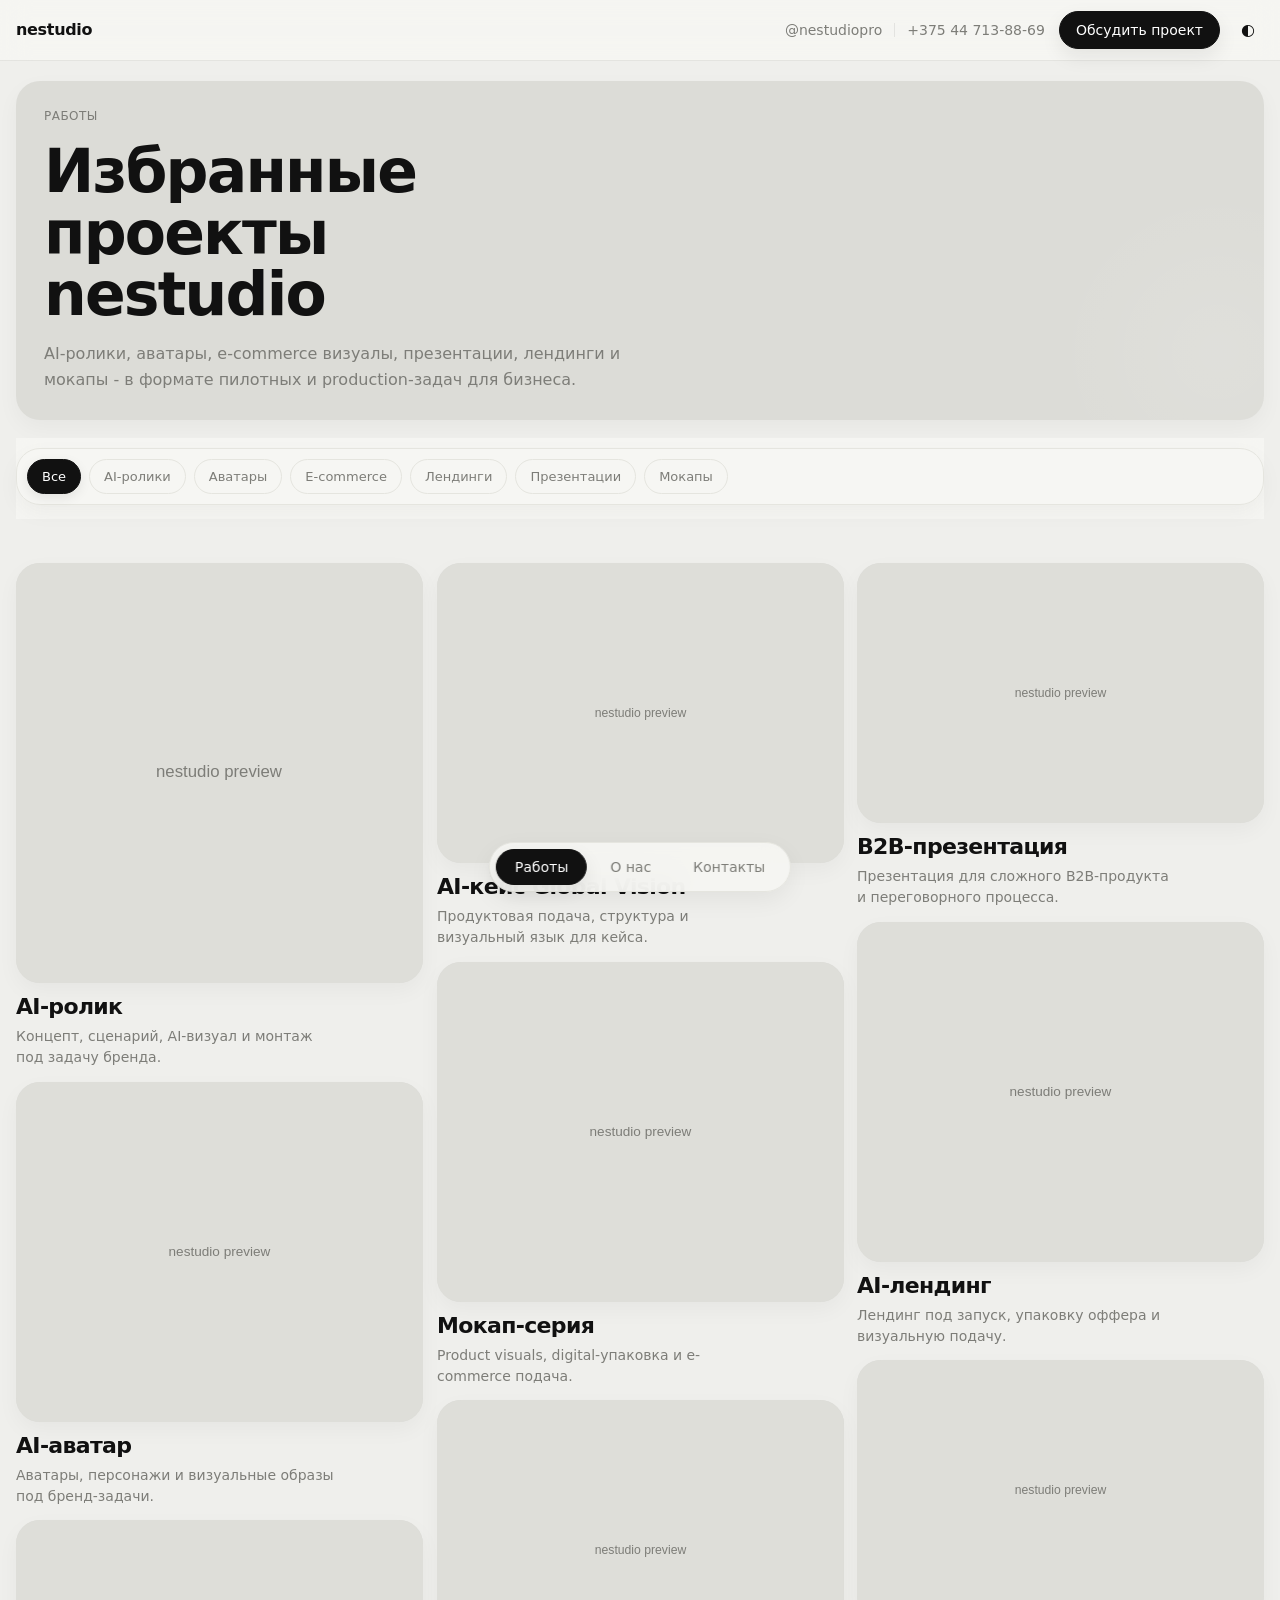
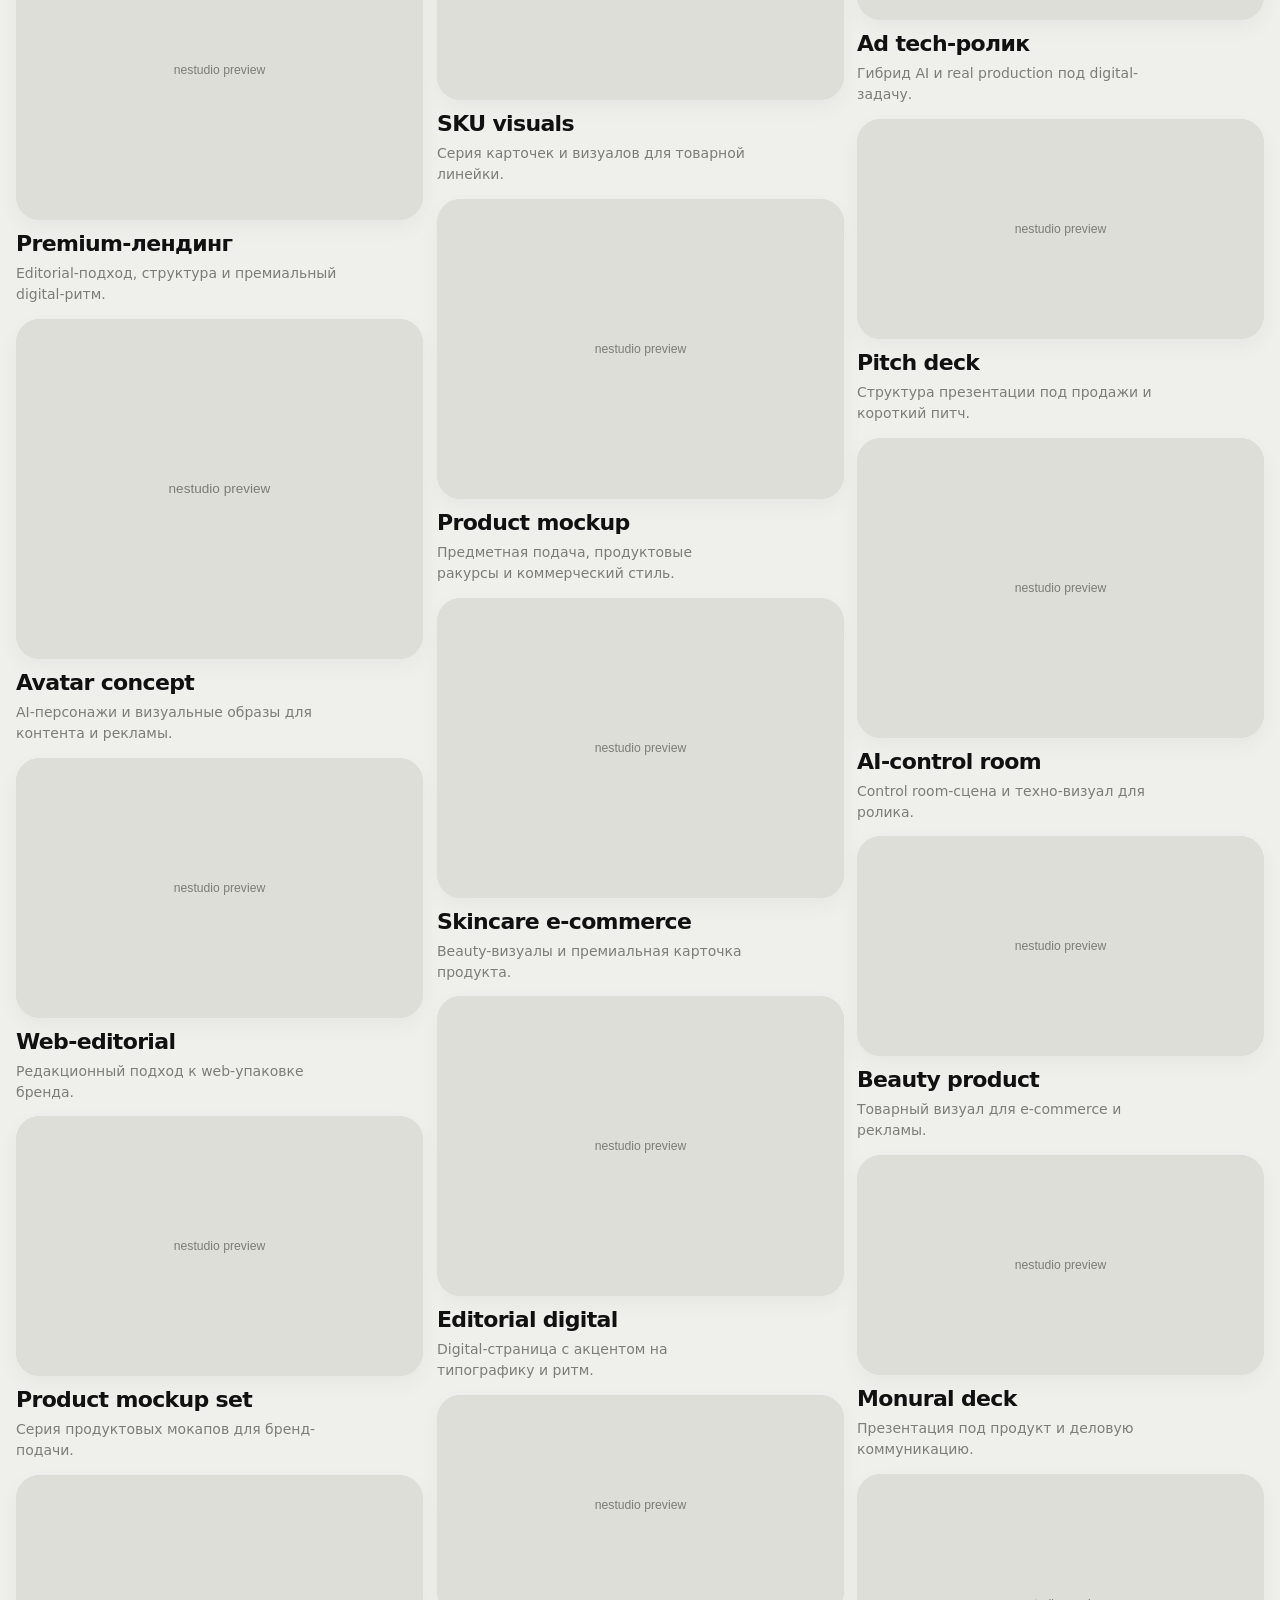
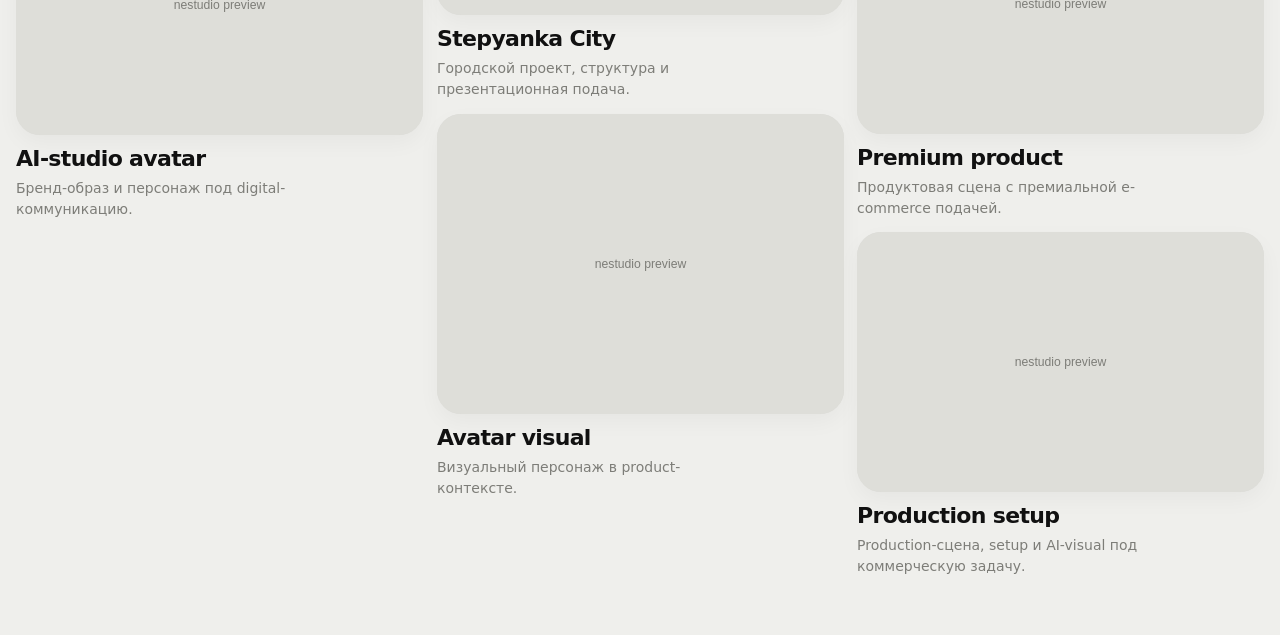
==== projects/index.html @ 4fe22ddb "add_files" ====
<!DOCTYPE html>
<html lang="ru">
<head>
  <meta charset="UTF-8" />
  <meta name="viewport" content="width=device-width, initial-scale=1.0, viewport-fit=cover" />
  <title>nestudio - портфолио</title>
  <meta
    name="description"
    content="nestudio - AI-ролики, AI-аватары, e-commerce визуалы, презентации, лендинги и мокапы."
  />
  <style>
    :root{
      --bg:#efefec;
      --text:#111111;
      --muted:#7d7d78;
      --card:#dcdcd7;
      --surface:#f6f6f3;
      --surface-border:#e5e5df;
      --surface-strong:#111111;
      --surface-strong-text:#ffffff;
      --nav-bg:rgba(246,246,243,.94);
      --nav-active:#ffffff;
      --line:rgba(17,17,17,.08);
      --shadow:0 8px 22px rgba(0,0,0,.04);
      --container:1440px;
      --radius-xl:24px;
      --radius-lg:18px;
      --radius-pill:999px;
      --header-height:60px;
      --font-sans:Inter, ui-sans-serif, system-ui, -apple-system, BlinkMacSystemFont, "Segoe UI", sans-serif;
      --fs-1:12px;
      --fs-2:14px;
      --fs-3:16px;
      --fs-4:22px;
      --fs-5:28px;
      --fs-6:clamp(40px, 5vw, 60px);
      --fw-regular:400;
      --fw-medium:500;
      --fw-semibold:600;
      --lh-title:1.2;
      --lh-body:1.6;
      --tracking-tight:-.03em;
      --tracking-medium:-.02em;
      --tracking-label:.04em;
      --reveal-y:24px;
      --transition-base:.25s ease;
      --transition-slow:.8s cubic-bezier(.22,1,.36,1);
    }

    body.dark{
      --bg:#0f1115;
      --text:#f2f3f5;
      --muted:#9da3ae;
      --card:#171b21;
      --surface:#171a20;
      --surface-border:#262b33;
      --surface-strong:#f2f3f5;
      --surface-strong-text:#0f1115;
      --nav-bg:rgba(20,23,29,.94);
      --nav-active:#1f242c;
      --line:rgba(255,255,255,.08);
      --shadow:0 10px 28px rgba(0,0,0,.28);
    }

    *{box-sizing:border-box;margin:0;padding:0}
    html{scroll-behavior:smooth;overflow-anchor:none}

    body{
      background:var(--bg);
      color:var(--text);
      font-family:var(--font-sans);
      font-size:var(--fs-3);
      line-height:var(--lh-body);
      -webkit-font-smoothing:antialiased;
      text-rendering:optimizeLegibility;
      overflow-x:hidden;
      overscroll-behavior-y:none;
      overflow-anchor:none;
      transition:background-color var(--transition-base), color var(--transition-base);
    }

    body.is-loading .page{
      opacity:0;
      transform:translateY(18px);
    }

    a{color:inherit;text-decoration:none}
    button{font:inherit;border:none;background:none;touch-action:manipulation}
    img{display:block;width:100%;height:100%;object-fit:cover}

    .site-header{
      position:sticky;
      top:0;
      z-index:5000;
      background:var(--nav-bg);
      backdrop-filter:blur(14px);
      -webkit-backdrop-filter:blur(14px);
      border-bottom:1px solid var(--line);
      overflow-anchor:none;
    }

    .topbar{
      width:min(var(--container), calc(100% - 32px));
      margin:0 auto;
      min-height:var(--header-height);
      display:flex;
      align-items:center;
      justify-content:space-between;
      gap:16px;
    }

    .brand{
      font-size:var(--fs-3);
      line-height:1;
      font-weight:var(--fw-semibold);
      letter-spacing:var(--tracking-medium);
      white-space:nowrap;
      flex:0 0 auto;
    }

    .header-actions{
      display:flex;
      align-items:center;
      gap:12px;
      margin-left:auto;
      min-width:0;
    }

    .header-contact{
      display:flex;
      align-items:center;
      gap:12px;
      min-width:0;
      padding:0 2px;
    }

    .header-contact a,
    .header-contact span{
      font-size:var(--fs-2);
      line-height:1;
      color:var(--muted);
      white-space:nowrap;
      transition:color .2s ease, opacity .2s ease;
    }

    .header-contact a:hover{color:var(--text)}
    .header-divider{
      width:1px;
      height:14px;
      background:var(--line);
      flex:0 0 auto;
    }

    .header-cta{
      display:inline-flex;
      align-items:center;
      justify-content:center;
      min-height:38px;
      padding:0 16px;
      border-radius:var(--radius-pill);
      background:var(--surface-strong);
      color:var(--surface-strong-text);
      border:1px solid var(--surface-strong);
      font-size:var(--fs-2);
      line-height:1;
      font-weight:var(--fw-medium);
      white-space:nowrap;
      box-shadow:0 8px 20px rgba(0,0,0,.08);
      transition:transform var(--transition-base), opacity var(--transition-base), box-shadow var(--transition-base);
    }

    .header-cta:hover{
      transform:translateY(-1px);
      opacity:.92;
    }

    .theme-toggle{
      width:32px;
      height:32px;
      display:grid;
      place-items:center;
      border-radius:50%;
      background:transparent;
      color:var(--text);
      cursor:pointer;
      font-size:var(--fs-3);
      transition:transform .2s ease, opacity .2s ease;
      flex:0 0 auto;
    }

    .theme-toggle:hover{
      transform:rotate(8deg);
      opacity:.8;
    }

    .page{
      width:min(var(--container), calc(100% - 32px));
      margin:0 auto;
      padding:20px 0 84px;
      position:relative;
      z-index:1;
      overflow-anchor:none;
      opacity:1;
      transform:none;
      transition:opacity .7s ease, transform .7s ease;
    }

    .portfolio-intro{
      margin-bottom:18px;
      background:var(--card);
      border-radius:var(--radius-xl);
      padding:28px;
      box-shadow:var(--shadow);
      position:relative;
      overflow:hidden;
      isolation:isolate;
    }

    .portfolio-intro::after{
      content:"";
      position:absolute;
      inset:auto -10% -30% auto;
      width:340px;
      height:340px;
      background:radial-gradient(circle, rgba(255,255,255,.18) 0, rgba(255,255,255,0) 70%);
      opacity:.55;
      pointer-events:none;
    }

    body.dark .portfolio-intro::after{
      background:radial-gradient(circle, rgba(79,142,255,.16) 0, rgba(79,142,255,0) 70%);
      opacity:.9;
    }

    .section-title{
      font-size:var(--fs-1);
      line-height:1.2;
      font-weight:var(--fw-medium);
      letter-spacing:var(--tracking-label);
      color:var(--muted);
      margin-bottom:18px;
      text-transform:uppercase;
      opacity:0;
      transform:translateY(18px);
      transition:opacity .8s ease, transform .8s cubic-bezier(.22,1,.36,1);
    }

    .portfolio-title{
      font-size:var(--fs-6);
      line-height:1.02;
      font-weight:var(--fw-semibold);
      letter-spacing:var(--tracking-tight);
      max-width:12ch;
      margin:10px 0 16px;
      text-wrap:balance;
    }

    .portfolio-title .line-wrap{
      display:block;
      overflow:hidden;
    }

    .portfolio-title .line{
      display:block;
      transform:translateY(115%);
      opacity:0;
      transition:transform .9s cubic-bezier(.22,1,.36,1), opacity .9s ease;
    }

    .portfolio-text{
      max-width:62ch;
      font-size:var(--fs-3);
      line-height:var(--lh-body);
      color:var(--muted);
      opacity:0;
      transform:translateY(18px);
      transition:opacity .8s ease, transform .8s cubic-bezier(.22,1,.36,1);
    }

    body.is-ready .portfolio-title .line{
      transform:translateY(0);
      opacity:1;
    }

    body.is-ready .portfolio-title .line:nth-child(2){transition-delay:.08s}
    body.is-ready .portfolio-title .line:nth-child(3){transition-delay:.16s}

    body.is-ready .portfolio-text,
    body.is-ready .section-title{
      opacity:1;
      transform:translateY(0);
    }

    body.is-ready .portfolio-text{transition-delay:.22s}
    body.is-ready .section-title{transition-delay:.05s}

    .filters-sticky{
      position:sticky;
      top:var(--header-height);
      z-index:4000;
      margin-bottom:18px;
      padding:10px 0 14px;
      background:var(--nav-bg);
      backdrop-filter:blur(14px);
      -webkit-backdrop-filter:blur(14px);
      overflow-anchor:none;
    }

    .filters-shell{
      background:var(--surface);
      border:1px solid var(--surface-border);
      border-radius:var(--radius-xl);
      padding:10px;
      box-shadow:var(--shadow);
    }

    .filters-menu{
      display:flex;
      align-items:center;
      gap:8px;
      flex-wrap:wrap;
    }

    .filter-btn{
      appearance:none;
      -webkit-appearance:none;
      border:1px solid var(--surface-border);
      background:transparent;
      color:var(--muted);
      border-radius:var(--radius-pill);
      padding:10px 14px;
      font-size:13px;
      line-height:1;
      font-weight:var(--fw-medium);
      cursor:pointer;
      transition:background-color .22s ease, color .22s ease, border-color .22s ease, box-shadow .22s ease, transform .22s ease, opacity .22s ease;
      white-space:nowrap;
      flex:0 0 auto;
      outline:none;
      user-select:none;
      -webkit-tap-highlight-color:transparent;
    }

    .filter-btn:hover{
      color:var(--text);
      transform:translateY(-1px);
    }

    .filter-btn:focus-visible{
      box-shadow:0 0 0 3px rgba(17,17,17,.08);
    }

    .filter-btn.active{
      background:var(--surface-strong);
      color:var(--surface-strong-text);
      border-color:var(--surface-strong);
      box-shadow:0 4px 12px rgba(0,0,0,.08);
    }

    .works{
      display:grid;
      grid-template-columns:repeat(3, minmax(0, 1fr));
      gap:14px;
      align-items:start;
      overflow-anchor:none;
      transition:min-height .12s linear;
    }

    .works.is-filtering{pointer-events:none}

    .masonry-col{
      display:flex;
      flex-direction:column;
      gap:14px;
      min-width:0;
    }

    .card{
      display:block;
      width:100%;
      min-width:0;
      margin:0;
      overflow-anchor:none;
    }

    .cardlink{display:block}

    .cardimage{
      position:relative;
      border-radius:var(--radius-xl);
      overflow:hidden;
      background:var(--card);
      box-shadow:var(--shadow);
      margin-bottom:12px;
    }

    .cardimage img{
      background:var(--card);
      transition:transform .6s cubic-bezier(.22,1,.36,1), filter .35s ease;
      filter:saturate(.98) contrast(1.02);
    }

    .card:hover .cardimage img{
      transform:scale(1.03);
      filter:saturate(1.05) contrast(1.04);
    }

    .h-220{height:220px}
    .h-260{height:260px}
    .h-300{height:300px}
    .h-340{height:340px}
    .h-380{height:380px}
    .h-420{height:420px}

    .cardtitle{
      font-size:var(--fs-4);
      line-height:1.12;
      font-weight:var(--fw-semibold);
      letter-spacing:var(--tracking-tight);
      margin-bottom:6px;
    }

    .cardmeta{
      font-size:var(--fs-2);
      line-height:1.5;
      color:var(--muted);
      max-width:36ch;
    }

    .bottom-nav{
      position:fixed;
      left:50%;
      bottom:calc(8px + env(safe-area-inset-bottom, 0px));
      transform:translateX(-50%);
      display:flex;
      align-items:center;
      gap:4px;
      padding:6px;
      background:var(--nav-bg);
      border:1px solid var(--surface-border);
      border-radius:var(--radius-pill);
      backdrop-filter:blur(14px);
      -webkit-backdrop-filter:blur(14px);
      box-shadow:0 8px 24px rgba(0,0,0,.06);
      z-index:99999;
      width:calc(100% - 28px);
      max-width:420px;
    }

    .bottom-nav a{
      flex:1 1 0;
      text-align:center;
      padding:10px 8px;
      border-radius:var(--radius-pill);
      font-size:13px;
      line-height:1;
      color:var(--muted);
      white-space:nowrap;
      border:1px solid transparent;
      transition:var(--transition-base);
    }

    .bottom-nav a:hover{color:var(--text)}

    .bottom-nav a.active{
      background:var(--surface-strong);
      color:var(--surface-strong-text);
      border-color:var(--surface-strong);
      box-shadow:0 8px 20px rgba(0,0,0,.08);
    }

    .reveal{
      opacity:0;
      transform:translateY(var(--reveal-y));
      transition:opacity var(--transition-slow), transform var(--transition-slow);
      will-change:opacity, transform;
    }

    .reveal.is-visible{
      opacity:1;
      transform:translateY(0);
    }

    .reveal--fast{transition-duration:.55s}
    .reveal--delay-1{transition-delay:.08s}
    .reveal--delay-2{transition-delay:.16s}
    .reveal--delay-3{transition-delay:.24s}
    .reveal--delay-4{transition-delay:.32s}
    .card.reveal{transform:translateY(26px)}
    .works.is-filtering .card{pointer-events:none}

    @media (prefers-reduced-motion: reduce){
      *, *::before, *::after{
        animation:none !important;
        transition:none !important;
        scroll-behavior:auto !important;
      }

      .reveal,
      .reveal.is-visible,
      .portfolio-title .line,
      .portfolio-text,
      .section-title,
      .page{
        opacity:1 !important;
        transform:none !important;
      }
    }

    @media (min-width:769px){
      .bottom-nav{
        width:auto;
        max-width:none;
      }

      .bottom-nav a{
        flex:0 0 auto;
        padding:10px 18px;
        font-size:14px;
      }
    }

    @media (max-width:1180px){
      .topbar{
        flex-wrap:wrap;
        align-items:flex-start;
        padding:10px 0;
      }

      .header-actions{
        width:100%;
        justify-content:flex-end;
        flex-wrap:wrap;
        row-gap:10px;
      }

      .works{
        grid-template-columns:repeat(2, minmax(0, 1fr));
        gap:12px;
      }

      .masonry-col{gap:12px}
    }

    @media (max-width:640px){
      :root{
        --header-height:46px;
        --fs-4:20px;
        --fs-5:24px;
        --fs-6:34px;
      }

      .topbar,
      .page{
        width:calc(100% - 20px);
      }

      .topbar{
        padding:8px 0;
        gap:10px;
        flex-wrap:nowrap;
        align-items:center;
        justify-content:space-between;
      }

      .page{
        padding-top:12px;
        padding-bottom:72px;
      }

      .brand{font-size:15px}

      .header-actions{
        width:auto;
        margin-left:auto;
        justify-content:flex-end;
        gap:8px;
        flex-wrap:nowrap;
      }

      .header-contact{display:none}

      .header-cta{
        min-height:32px;
        padding:0 12px;
        font-size:12px;
      }

      .theme-toggle{
        width:28px;
        height:28px;
        font-size:14px;
      }

      .portfolio-intro{
        margin-bottom:12px;
        padding:18px;
        border-radius:var(--radius-lg);
      }

      .section-title{margin-bottom:12px}
      .portfolio-title{margin:6px 0 12px;max-width:11ch}
      .portfolio-text{font-size:15px;line-height:1.55}

      .filters-sticky{
        top:var(--header-height);
        margin-bottom:12px;
        padding:8px 0 12px;
      }

      .filters-shell{
        border-radius:var(--radius-lg);
        padding:8px;
      }

      .filters-menu{
        flex-wrap:nowrap;
        overflow-x:auto;
        overflow-y:hidden;
        scrollbar-width:none;
        -webkit-overflow-scrolling:touch;
        padding-bottom:2px;
      }

      .filters-menu::-webkit-scrollbar{display:none}

      .filter-btn{
        padding:10px 13px;
        font-size:13px;
      }

      .cardimage{
        border-radius:var(--radius-lg);
        margin-bottom:8px;
      }

      .cardtitle{
        font-size:16px;
        line-height:1.15;
      }

      .cardmeta{
        font-size:12px;
        line-height:1.45;
      }

      .h-220{height:170px}
      .h-260{height:190px}
      .h-300{height:220px}
      .h-340{height:250px}
      .h-380{height:280px}
      .h-420{height:320px}

      .bottom-nav{
        width:calc(100% - 20px);
        bottom:calc(6px + env(safe-area-inset-bottom, 0px));
        padding:5px;
      }

      .bottom-nav a{
        padding:10px 6px;
        font-size:13px;
      }
    }

    @media (max-width:420px){
      .works{grid-template-columns:1fr}
      .h-220{height:210px}
      .h-260{height:230px}
      .h-300{height:250px}
      .h-340{height:280px}
      .h-380{height:310px}
      .h-420{height:340px}
    }
  </style>
</head>
<body class="is-loading">
  <header class="site-header">
    <div class="topbar">
      <div class="brand">nestudio</div>

      <div class="header-actions">
        <div class="header-contact">
          <a href="https://t.me/nestudiopro" target="_blank" rel="noopener noreferrer">@nestudiopro</a>
          <span class="header-divider"></span>
          <a href="tel:+375447138869">+375 44 713-88-69</a>
        </div>

        <a href="contact.html" class="header-cta">Обсудить проект</a>

        <button class="theme-toggle" id="themeToggle" type="button" aria-label="Переключить тему">
          <span id="themeIcon"></span>
        </button>
      </div>
    </div>
  </header>

  <main class="page">
    <section class="portfolio-intro reveal is-visible">
      <div class="section-title">Работы</div>
      <h1 class="portfolio-title" aria-label="Избранные проекты nestudio">
        <span class="line-wrap"><span class="line">Избранные</span></span>
        <span class="line-wrap"><span class="line">проекты</span></span>
        <span class="line-wrap"><span class="line">nestudio</span></span>
      </h1>
      <p class="portfolio-text">
        AI-ролики, аватары, e-commerce визуалы, презентации, лендинги и мокапы - в формате пилотных и production-задач для бизнеса.
      </p>
    </section>

    <section class="filters-sticky reveal reveal--delay-1 is-visible">
      <div class="filters-shell">
        <div class="filters-menu" id="filters">
          <button type="button" class="filter-btn active" data-filter="all">Все</button>
          <button type="button" class="filter-btn" data-filter="video">AI-ролики</button>
          <button type="button" class="filter-btn" data-filter="avatar">Аватары</button>
          <button type="button" class="filter-btn" data-filter="ecom">E-commerce</button>
          <button type="button" class="filter-btn" data-filter="web">Лендинги</button>
          <button type="button" class="filter-btn" data-filter="deck">Презентации</button>
          <button type="button" class="filter-btn" data-filter="mockup">Мокапы</button>
        </div>
      </div>
    </section>

    <section class="works" id="works">
      <article class="card reveal reveal--fast" data-category="video">
        <a href="https://pplx-res.cloudinary.com/image/upload/pplx-search-images/954a116a0bf2e9bd035b1ca36b69a2c2bbf8abdf.jpg" class="cardlink" target="_blank" rel="noopener noreferrer">
          <div class="cardimage h-420">
            <img src="https://pplx-res.cloudinary.com/image/upload/pplx-search-images/954a116a0bf2e9bd035b1ca36b69a2c2bbf8abdf.jpg" alt="AI-ролик" />
          </div>
          <h3 class="cardtitle">AI-ролик</h3>
          <p class="cardmeta">Концепт, сценарий, AI-визуал и монтаж под задачу бренда.</p>
        </a>
      </article>

      <article class="card reveal reveal--delay-1" data-category="ecom">
        <a href="project-global-vision.html" class="cardlink">
          <div class="cardimage h-300">
            <img src="img/case-vision-1-hero.jpeg" alt="AI-кейс Global Vision - hero visual" />
          </div>
          <h3 class="cardtitle">AI-кейс Global Vision</h3>
          <p class="cardmeta">Продуктовая подача, структура и визуальный язык для кейса.</p>
        </a>
      </article>

      <article class="card reveal reveal--delay-2" data-category="deck">
        <a href="project-aura-gard.html" class="cardlink">
          <div class="cardimage h-260">
            <img src="img/preziAura/page-0004.jpg" alt="B2B deck" />
          </div>
          <h3 class="cardtitle">B2B-презентация</h3>
          <p class="cardmeta">Презентация для сложного B2B-продукта и переговорного процесса.</p>
        </a>
      </article>

      <article class="card reveal reveal--delay-3" data-category="web">
        <a href="https://pplx-res.cloudinary.com/image/upload/pplx-search-images/33d12ecdffe495991098be6d3237b6cf4f8ead40.jpg" class="cardlink" target="_blank" rel="noopener noreferrer">
          <div class="cardimage h-340">
            <img src="https://pplx-res.cloudinary.com/image/upload/pplx-search-images/33d12ecdffe495991098be6d3237b6cf4f8ead40.jpg" alt="Лендинг" />
          </div>
          <h3 class="cardtitle">AI-лендинг</h3>
          <p class="cardmeta">Лендинг под запуск, упаковку оффера и визуальную подачу.</p>
        </a>
      </article>

      <article class="card reveal reveal--fast" data-category="mockup">
        <a href="https://pplx-res.cloudinary.com/image/upload/pplx-search-images/9c1fd8bccef7c016d1b78e70b5350f323046a802.jpg" class="cardlink" target="_blank" rel="noopener noreferrer">
          <div class="cardimage h-340">
            <img src="https://pplx-res.cloudinary.com/image/upload/pplx-search-images/9c1fd8bccef7c016d1b78e70b5350f323046a802.jpg" alt="Мокап" />
          </div>
          <h3 class="cardtitle">Мокап-серия</h3>
          <p class="cardmeta">Product visuals, digital-упаковка и e-commerce подача.</p>
        </a>
      </article>

      <article class="card reveal reveal--delay-1" data-category="avatar">
        <a href="https://pplx-res.cloudinary.com/image/upload/pplx-search-images/6408949139fac84a728ef5e90ad781fc56e73c6d.jpg" class="cardlink" target="_blank" rel="noopener noreferrer">
          <div class="cardimage h-340">
            <img src="https://pplx-res.cloudinary.com/image/upload/pplx-search-images/6408949139fac84a728ef5e90ad781fc56e73c6d.jpg" alt="AI-аватар" />
          </div>
          <h3 class="cardtitle">AI-аватар</h3>
          <p class="cardmeta">Аватары, персонажи и визуальные образы под бренд-задачи.</p>
        </a>
      </article>

      <article class="card reveal reveal--delay-2" data-category="video">
        <a href="https://pplx-res.cloudinary.com/image/upload/pplx-search-images/8b2f3120bee30ed82a0b7a8a12e892d516cb655c.jpg" class="cardlink" target="_blank" rel="noopener noreferrer">
          <div class="cardimage h-260">
            <img src="https://pplx-res.cloudinary.com/image/upload/pplx-search-images/8b2f3120bee30ed82a0b7a8a12e892d516cb655c.jpg" alt="Ad tech ролик" />
          </div>
          <h3 class="cardtitle">Ad tech-ролик</h3>
          <p class="cardmeta">Гибрид AI и real production под digital-задачу.</p>
        </a>
      </article>

      <article class="card reveal reveal--delay-3" data-category="ecom">
        <a href="https://pplx-res.cloudinary.com/image/upload/pplx-search-images/36be465bc8997ded4f53d4c56513d9ff7f928d0f.jpg" class="cardlink" target="_blank" rel="noopener noreferrer">
          <div class="cardimage h-300">
            <img src="https://pplx-res.cloudinary.com/image/upload/pplx-search-images/36be465bc8997ded4f53d4c56513d9ff7f928d0f.jpg" alt="SKU visuals" />
          </div>
          <h3 class="cardtitle">SKU visuals</h3>
          <p class="cardmeta">Серия карточек и визуалов для товарной линейки.</p>
        </a>
      </article>

      <article class="card reveal reveal--fast" data-category="web">
        <a href="https://pplx-res.cloudinary.com/image/upload/pplx-search-images/77e5d37048ab71a905cf614aad89a3efb837aa6d.jpg" class="cardlink" target="_blank" rel="noopener noreferrer">
          <div class="cardimage h-300">
            <img src="https://pplx-res.cloudinary.com/image/upload/pplx-search-images/77e5d37048ab71a905cf614aad89a3efb837aa6d.jpg" alt="Premium landing" />
          </div>
          <h3 class="cardtitle">Premium-лендинг</h3>
          <p class="cardmeta">Editorial-подход, структура и премиальный digital-ритм.</p>
        </a>
      </article>

      <article class="card reveal reveal--delay-1" data-category="deck">
        <a href="https://pplx-res.cloudinary.com/image/upload/pplx-search-images/70991c9fe3d1c2f664a6c696bc99eecaa8a7e579.jpg" class="cardlink" target="_blank" rel="noopener noreferrer">
          <div class="cardimage h-220">
            <img src="https://pplx-res.cloudinary.com/image/upload/pplx-search-images/70991c9fe3d1c2f664a6c696bc99eecaa8a7e579.jpg" alt="Pitch deck" />
          </div>
          <h3 class="cardtitle">Pitch deck</h3>
          <p class="cardmeta">Структура презентации под продажи и короткий питч.</p>
        </a>
      </article>

      <article class="card reveal reveal--delay-2" data-category="mockup">
        <a href="https://pplx-res.cloudinary.com/image/upload/pplx-search-images/52cc445bb170e677cf14c96a77efc7c3541bb34b.jpg" class="cardlink" target="_blank" rel="noopener noreferrer">
          <div class="cardimage h-300">
            <img src="https://pplx-res.cloudinary.com/image/upload/pplx-search-images/52cc445bb170e677cf14c96a77efc7c3541bb34b.jpg" alt="Product mockup" />
          </div>
          <h3 class="cardtitle">Product mockup</h3>
          <p class="cardmeta">Предметная подача, продуктовые ракурсы и коммерческий стиль.</p>
        </a>
      </article>

      <article class="card reveal reveal--delay-3" data-category="avatar">
        <a href="https://pplx-res.cloudinary.com/image/upload/pplx-search-images/85e751ca45e266200980d8e45da11d6d062a0849.jpg" class="cardlink" target="_blank" rel="noopener noreferrer">
          <div class="cardimage h-340">
            <img src="https://pplx-res.cloudinary.com/image/upload/pplx-search-images/85e751ca45e266200980d8e45da11d6d062a0849.jpg" alt="Avatar concept" />
          </div>
          <h3 class="cardtitle">Avatar concept</h3>
          <p class="cardmeta">AI-персонажи и визуальные образы для контента и рекламы.</p>
        </a>
      </article>

      <article class="card reveal reveal--fast" data-category="video">
        <a href="https://pplx-res.cloudinary.com/image/upload/pplx-search-images/1cfd290b8fb7cb17b58bfbeea85ba7b7c5af58e1.jpg" class="cardlink" target="_blank" rel="noopener noreferrer">
          <div class="cardimage h-300">
            <img src="https://pplx-res.cloudinary.com/image/upload/pplx-search-images/1cfd290b8fb7cb17b58bfbeea85ba7b7c5af58e1.jpg" alt="AI video control room" />
          </div>
          <h3 class="cardtitle">AI-control room</h3>
          <p class="cardmeta">Control room-сцена и техно-визуал для ролика.</p>
        </a>
      </article>

      <article class="card reveal reveal--delay-1" data-category="ecom">
        <a href="https://pplx-res.cloudinary.com/image/upload/pplx-search-images/50aae45771ed09fcf1492771ea332194949269c4.jpg" class="cardlink" target="_blank" rel="noopener noreferrer">
          <div class="cardimage h-300">
            <img src="https://pplx-res.cloudinary.com/image/upload/pplx-search-images/50aae45771ed09fcf1492771ea332194949269c4.jpg" alt="Skincare e-commerce" />
          </div>
          <h3 class="cardtitle">Skincare e-commerce</h3>
          <p class="cardmeta">Beauty-визуалы и премиальная карточка продукта.</p>
        </a>
      </article>

      <article class="card reveal reveal--delay-2" data-category="web">
        <a href="https://pplx-res.cloudinary.com/image/upload/pplx-search-images/300b1fbdcf684d6e4c20fb8915622ca546faa8e0.jpg" class="cardlink" target="_blank" rel="noopener noreferrer">
          <div class="cardimage h-260">
            <img src="https://pplx-res.cloudinary.com/image/upload/pplx-search-images/300b1fbdcf684d6e4c20fb8915622ca546faa8e0.jpg" alt="Website mockup" />
          </div>
          <h3 class="cardtitle">Web-editorial</h3>
          <p class="cardmeta">Редакционный подход к web-упаковке бренда.</p>
        </a>
      </article>

      <article class="card reveal reveal--delay-3" data-category="ecom">
        <a href="https://pplx-res.cloudinary.com/image/upload/pplx-search-images/cb8cf07649f5c5168e3c2310198da6b89eef3527.jpg" class="cardlink" target="_blank" rel="noopener noreferrer">
          <div class="cardimage h-220">
            <img src="https://pplx-res.cloudinary.com/image/upload/pplx-search-images/cb8cf07649f5c5168e3c2310198da6b89eef3527.jpg" alt="Beauty product" />
          </div>
          <h3 class="cardtitle">Beauty product</h3>
          <p class="cardmeta">Товарный визуал для e-commerce и рекламы.</p>
        </a>
      </article>

      <article class="card reveal reveal--fast" data-category="web">
        <a href="https://pplx-res.cloudinary.com/image/upload/pplx-search-images/b01e28a24354fe0a1a0e70a2d6c20b56031ff54b.jpg" class="cardlink" target="_blank" rel="noopener noreferrer">
          <div class="cardimage h-300">
            <img src="https://pplx-res.cloudinary.com/image/upload/pplx-search-images/b01e28a24354fe0a1a0e70a2d6c20b56031ff54b.jpg" alt="Editorial digital" />
          </div>
          <h3 class="cardtitle">Editorial digital</h3>
          <p class="cardmeta">Digital-страница с акцентом на типографику и ритм.</p>
        </a>
      </article>

      <article class="card reveal reveal--delay-1" data-category="mockup">
        <a href="https://pplx-res.cloudinary.com/image/upload/pplx-search-images/3cf233cfd8d111504c1c18453ef9347ad8a9f057.jpg" class="cardlink" target="_blank" rel="noopener noreferrer">
          <div class="cardimage h-260">
            <img src="https://pplx-res.cloudinary.com/image/upload/pplx-search-images/3cf233cfd8d111504c1c18453ef9347ad8a9f057.jpg" alt="Product mockup set" />
          </div>
          <h3 class="cardtitle">Product mockup set</h3>
          <p class="cardmeta">Серия продуктовых мокапов для бренд-подачи.</p>
        </a>
      </article>

      <article class="card reveal reveal--delay-2" data-category="deck">
        <a href="project-monural.html" class="cardlink">
          <div class="cardimage h-220">
            <img src="img/preziManural/page-0004.jpg" alt="Monural presentation" />
          </div>
          <h3 class="cardtitle">Monural deck</h3>
          <p class="cardmeta">Презентация под продукт и деловую коммуникацию.</p>
        </a>
      </article>

      <article class="card reveal reveal--delay-3" data-category="deck">
        <a href="project-stepyanka-city.html" class="cardlink">
          <div class="cardimage h-220">
            <img src="img/preziCity/page-0001.jpg" alt="Stepyanka City deck" />
          </div>
          <h3 class="cardtitle">Stepyanka City</h3>
          <p class="cardmeta">Городской проект, структура и презентационная подача.</p>
        </a>
      </article>

      <article class="card reveal reveal--fast" data-category="mockup">
        <a href="https://pplx-res.cloudinary.com/image/upload/pplx-search-images/84082bb5f88ff3b1fa033c66a02c0a878ce5910b.jpg" class="cardlink" target="_blank" rel="noopener noreferrer">
          <div class="cardimage h-260">
            <img src="https://pplx-res.cloudinary.com/image/upload/pplx-search-images/84082bb5f88ff3b1fa033c66a02c0a878ce5910b.jpg" alt="Premium skincare product" />
          </div>
          <h3 class="cardtitle">Premium product</h3>
          <p class="cardmeta">Продуктовая сцена с премиальной e-commerce подачей.</p>
        </a>
      </article>

      <article class="card reveal reveal--delay-1" data-category="avatar">
        <a href="https://pplx-res.cloudinary.com/image/upload/pplx-search-images/eab1131c2f011b2bdf5701f4bf7eb7eae6325207.jpg" class="cardlink" target="_blank" rel="noopener noreferrer">
          <div class="cardimage h-260">
            <img src="https://pplx-res.cloudinary.com/image/upload/pplx-search-images/eab1131c2f011b2bdf5701f4bf7eb7eae6325207.jpg" alt="AI studio avatar" />
          </div>
          <h3 class="cardtitle">AI-studio avatar</h3>
          <p class="cardmeta">Бренд-образ и персонаж под digital-коммуникацию.</p>
        </a>
      </article>

      <article class="card reveal reveal--delay-2" data-category="avatar">
        <a href="https://pplx-res.cloudinary.com/image/upload/pplx-search-images/6408949139fac84a728ef5e90ad781fc56e73c6d.jpg" class="cardlink" target="_blank" rel="noopener noreferrer">
          <div class="cardimage h-300">
            <img src="https://pplx-res.cloudinary.com/image/upload/pplx-search-images/6408949139fac84a728ef5e90ad781fc56e73c6d.jpg" alt="Avatar product visual" />
          </div>
          <h3 class="cardtitle">Avatar visual</h3>
          <p class="cardmeta">Визуальный персонаж в product-контексте.</p>
        </a>
      </article>

      <article class="card reveal reveal--delay-3" data-category="video">
        <a href="https://pplx-res.cloudinary.com/image/upload/pplx-search-images/caea7d8e6856f39467502528c5ec4713029283d1.jpg" class="cardlink" target="_blank" rel="noopener noreferrer">
          <div class="cardimage h-260">
            <img src="https://pplx-res.cloudinary.com/image/upload/pplx-search-images/caea7d8e6856f39467502528c5ec4713029283d1.jpg" alt="Production setup AI scene" />
          </div>
          <h3 class="cardtitle">Production setup</h3>
          <p class="cardmeta">Production-сцена, setup и AI-visual под коммерческую задачу.</p>
        </a>
      </article>
    </section>
  </main>

  <nav class="bottom-nav">
    <a href="index.html" class="active">Работы</a>
    <a href="about.html">О нас</a>
    <a href="contact.html">Контакты</a>
  </nav>

  <script>
    const body = document.body;
    const works = document.getElementById('works');
    const filters = document.getElementById('filters');
    const filterButtons = Array.from(document.querySelectorAll('.filter-btn'));
    const themeToggle = document.getElementById('themeToggle');
    const themeIcon = document.getElementById('themeIcon');

    const savedTheme = localStorage.getItem('theme');
    const prefersDark = window.matchMedia('(prefers-color-scheme: dark)').matches;
    const prefersReducedMotion = window.matchMedia('(prefers-reduced-motion: reduce)').matches;

    const fallbackSvg =
      "data:image/svg+xml;charset=utf-8," +
      encodeURIComponent(
        '<svg xmlns="http://www.w3.org/2000/svg" width="1200" height="900" viewBox="0 0 1200 900"><rect width="1200" height="900" fill="#dcdcd7"/><text x="50%" y="50%" text-anchor="middle" dominant-baseline="middle" font-family="Inter, Arial, sans-serif" font-size="36" fill="#7d7d78">nestudio preview</text></svg>'
      );

    let isFiltering = false;
    let currentFilter = 'all';
    let io = null;
    let resizeTimer = null;
    let lastColumnCount = 0;

    const originalCards = Array.from(works.querySelectorAll('.card'));

    function applyTheme(theme) {
      body.classList.toggle('dark', theme === 'dark');
      themeIcon.textContent = theme === 'dark' ? '☀' : '◐';
      themeToggle.setAttribute('aria-label', theme === 'dark' ? 'Включить светлую тему' : 'Включить тёмную тему');
      localStorage.setItem('theme', theme);
    }

    applyTheme(savedTheme || (prefersDark ? 'dark' : 'light'));

    themeToggle.addEventListener('click', event => {
      event.preventDefault();
      applyTheme(body.classList.contains('dark') ? 'light' : 'dark');
    });

    function safeScrollRestore(y) {
      requestAnimationFrame(() => window.scrollTo(0, y));
      requestAnimationFrame(() => window.scrollTo(0, y));
    }

    function setActiveButton(activeButton) {
      filterButtons.forEach(btn => {
        const active = btn === activeButton;
        btn.classList.toggle('active', active);
        btn.setAttribute('aria-pressed', String(active));
      });
    }

    function getColumnCount() {
      if (window.innerWidth <= 420) return 1;
      if (window.innerWidth <= 1180) return 2;
      return 3;
    }

    function createColumns(count) {
      works.innerHTML = '';
      const cols = [];
      for (let i = 0; i < count; i++) {
        const col = document.createElement('div');
        col.className = 'masonry-col';
        works.appendChild(col);
        cols.push(col);
      }
      return cols;
    }

    function getVisibleCards(filter) {
      return originalCards.filter(card => filter === 'all' || card.dataset.category === filter);
    }

    function animateCardsIn(cards) {
      cards.forEach((card, index) => {
        card.classList.remove('is-visible', 'reveal--fast', 'reveal--delay-1', 'reveal--delay-2', 'reveal--delay-3', 'reveal--delay-4');
        const mod = index % 5;
        if (mod === 0) card.classList.add('reveal--fast');
        if (mod === 1) card.classList.add('reveal--delay-1');
        if (mod === 2) card.classList.add('reveal--delay-2');
        if (mod === 3) card.classList.add('reveal--delay-3');
        if (mod === 4) card.classList.add('reveal--delay-4');

        if (prefersReducedMotion) {
          card.classList.add('is-visible');
          return;
        }

        requestAnimationFrame(() => requestAnimationFrame(() => card.classList.add('is-visible')));
      });
    }

    function observeCards(cards) {
      if (prefersReducedMotion || !io) return;
      cards.forEach(card => io.unobserve(card));
      cards.forEach(card => {
        if (!card.classList.contains('is-visible')) io.observe(card);
      });
    }

    function renderMasonry(filter, animate = false) {
      const visibleCards = getVisibleCards(filter);
      const columnCount = getColumnCount();
      const columns = createColumns(columnCount);
      const heights = new Array(columnCount).fill(0);

      lastColumnCount = columnCount;

      visibleCards.forEach(card => {
        card.classList.remove('is-visible');
        let targetIndex = 0;
        let minHeight = heights[0];

        for (let i = 1; i < heights.length; i++) {
          if (heights[i] < minHeight) {
            minHeight = heights[i];
            targetIndex = i;
          }
        }

        columns[targetIndex].appendChild(card);
        heights[targetIndex] = columns[targetIndex].offsetHeight;
      });

      if (animate) animateCardsIn(visibleCards);
      else observeCards(visibleCards);
    }

    function applyFilter(filter) {
      if (isFiltering || filter === currentFilter) return;

      isFiltering = true;
      const currentY = window.scrollY;
      const currentHeight = works.offsetHeight;

      currentFilter = filter;
      works.style.minHeight = currentHeight + 'px';
      works.classList.add('is-filtering');

      renderMasonry(filter, true);
      safeScrollRestore(currentY);

      requestAnimationFrame(() => requestAnimationFrame(() => {
        works.style.minHeight = '';
        works.classList.remove('is-filtering');
        isFiltering = false;
      }));
    }

    if (!prefersReducedMotion) {
      io = new IntersectionObserver(entries => {
        entries.forEach(entry => {
          if (entry.isIntersecting) {
            entry.target.classList.add('is-visible');
            io.unobserve(entry.target);
          }
        });
      }, { threshold: 0.14, rootMargin: '0px 0px -8% 0px' });
    }

    filters.addEventListener('click', event => {
      const button = event.target.closest('.filter-btn');
      if (!button) return;
      event.preventDefault();
      event.stopPropagation();
      event.stopImmediatePropagation();
      setActiveButton(button);
      applyFilter(button.dataset.filter);
      button.blur();
    }, { passive: false });

    filterButtons.forEach(button => {
      button.setAttribute('aria-pressed', button.classList.contains('active') ? 'true' : 'false');
    });

    window.addEventListener('resize', () => {
      clearTimeout(resizeTimer);
      resizeTimer = setTimeout(() => {
        const nextColumnCount = getColumnCount();
        if (nextColumnCount === lastColumnCount) return;
        renderMasonry(currentFilter, false);
      }, 120);
    });

    document.querySelectorAll('.card img').forEach(img => {
      img.loading = 'lazy';
      img.decoding = 'async';
      img.referrerPolicy = 'no-referrer';

      img.addEventListener('error', () => {
        const link = img.closest('.cardlink');
        img.src = fallbackSvg;
        if (link) link.href = fallbackSvg;
      });
    });

    renderMasonry(currentFilter, false);

    window.addEventListener('load', () => {
      requestAnimationFrame(() => {
        body.classList.remove('is-loading');
        body.classList.add('is-ready');
      });
    });
  </script>
</body>
</html>
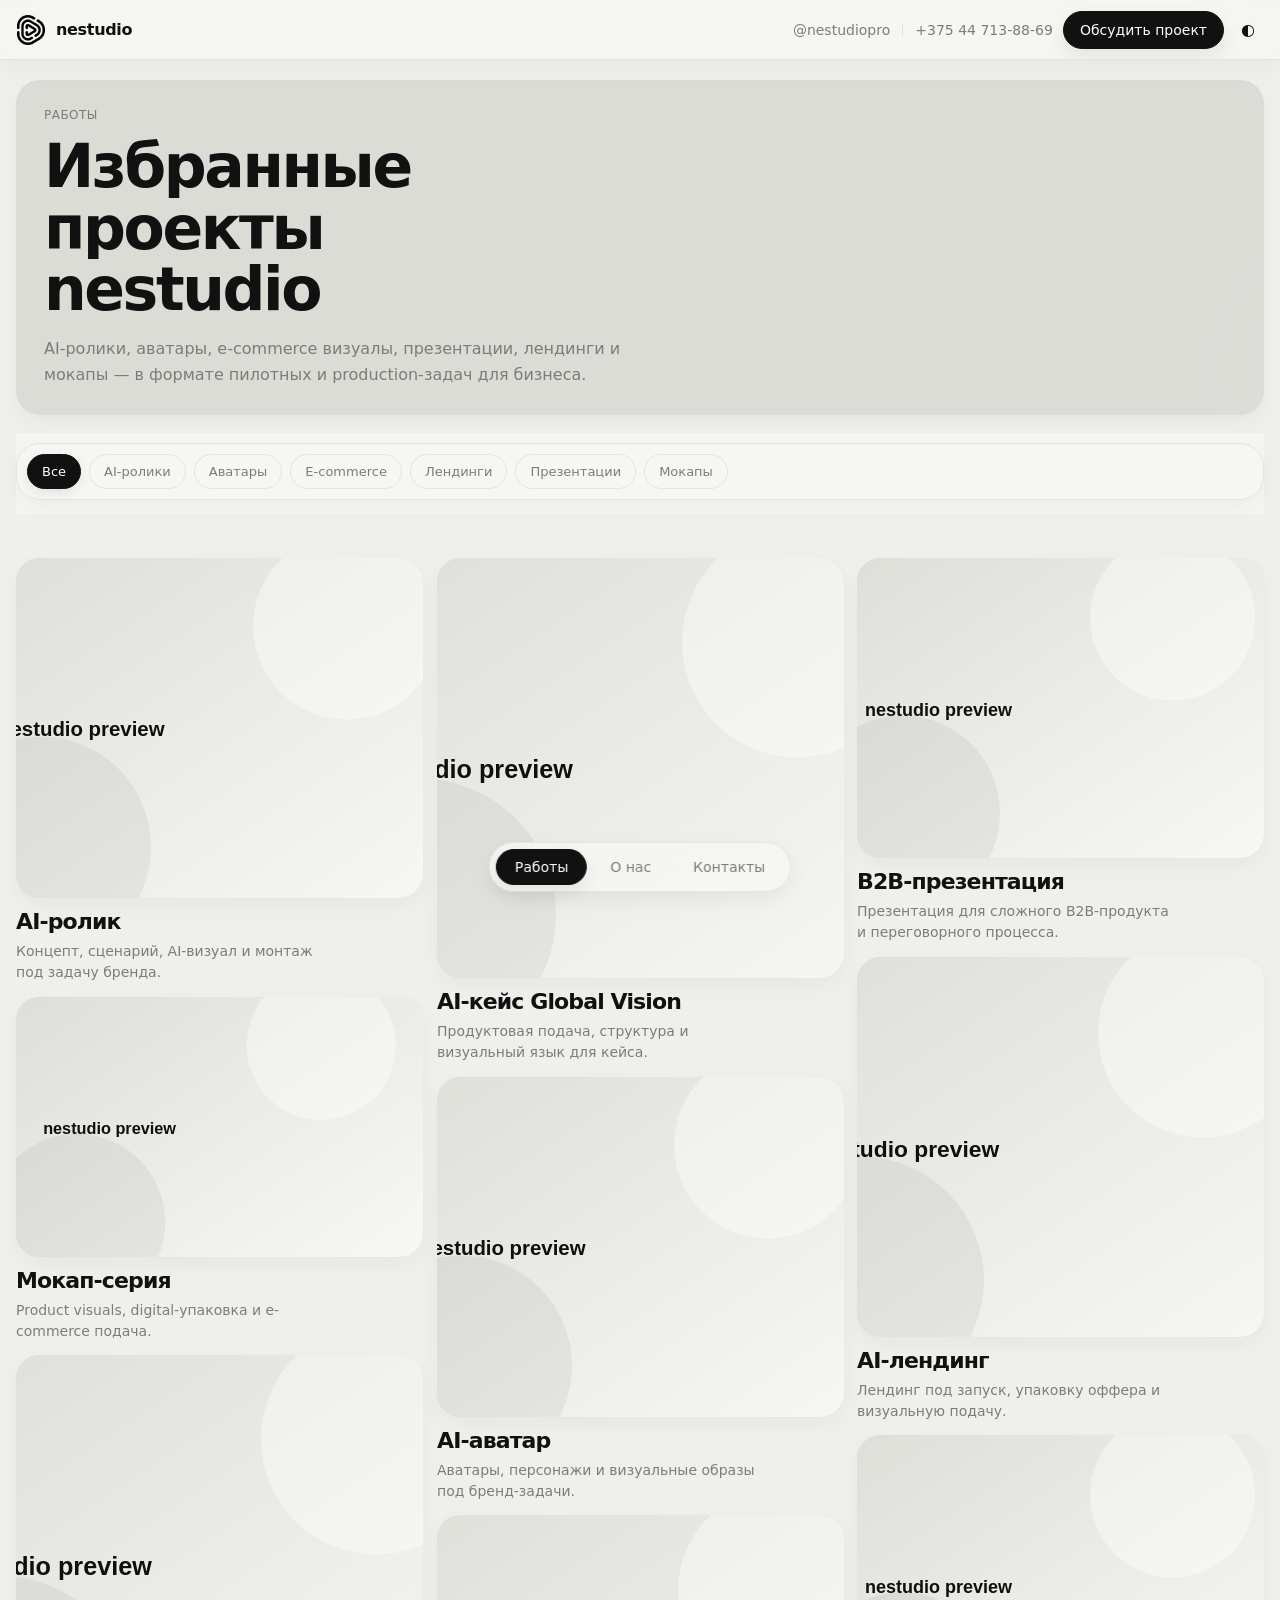
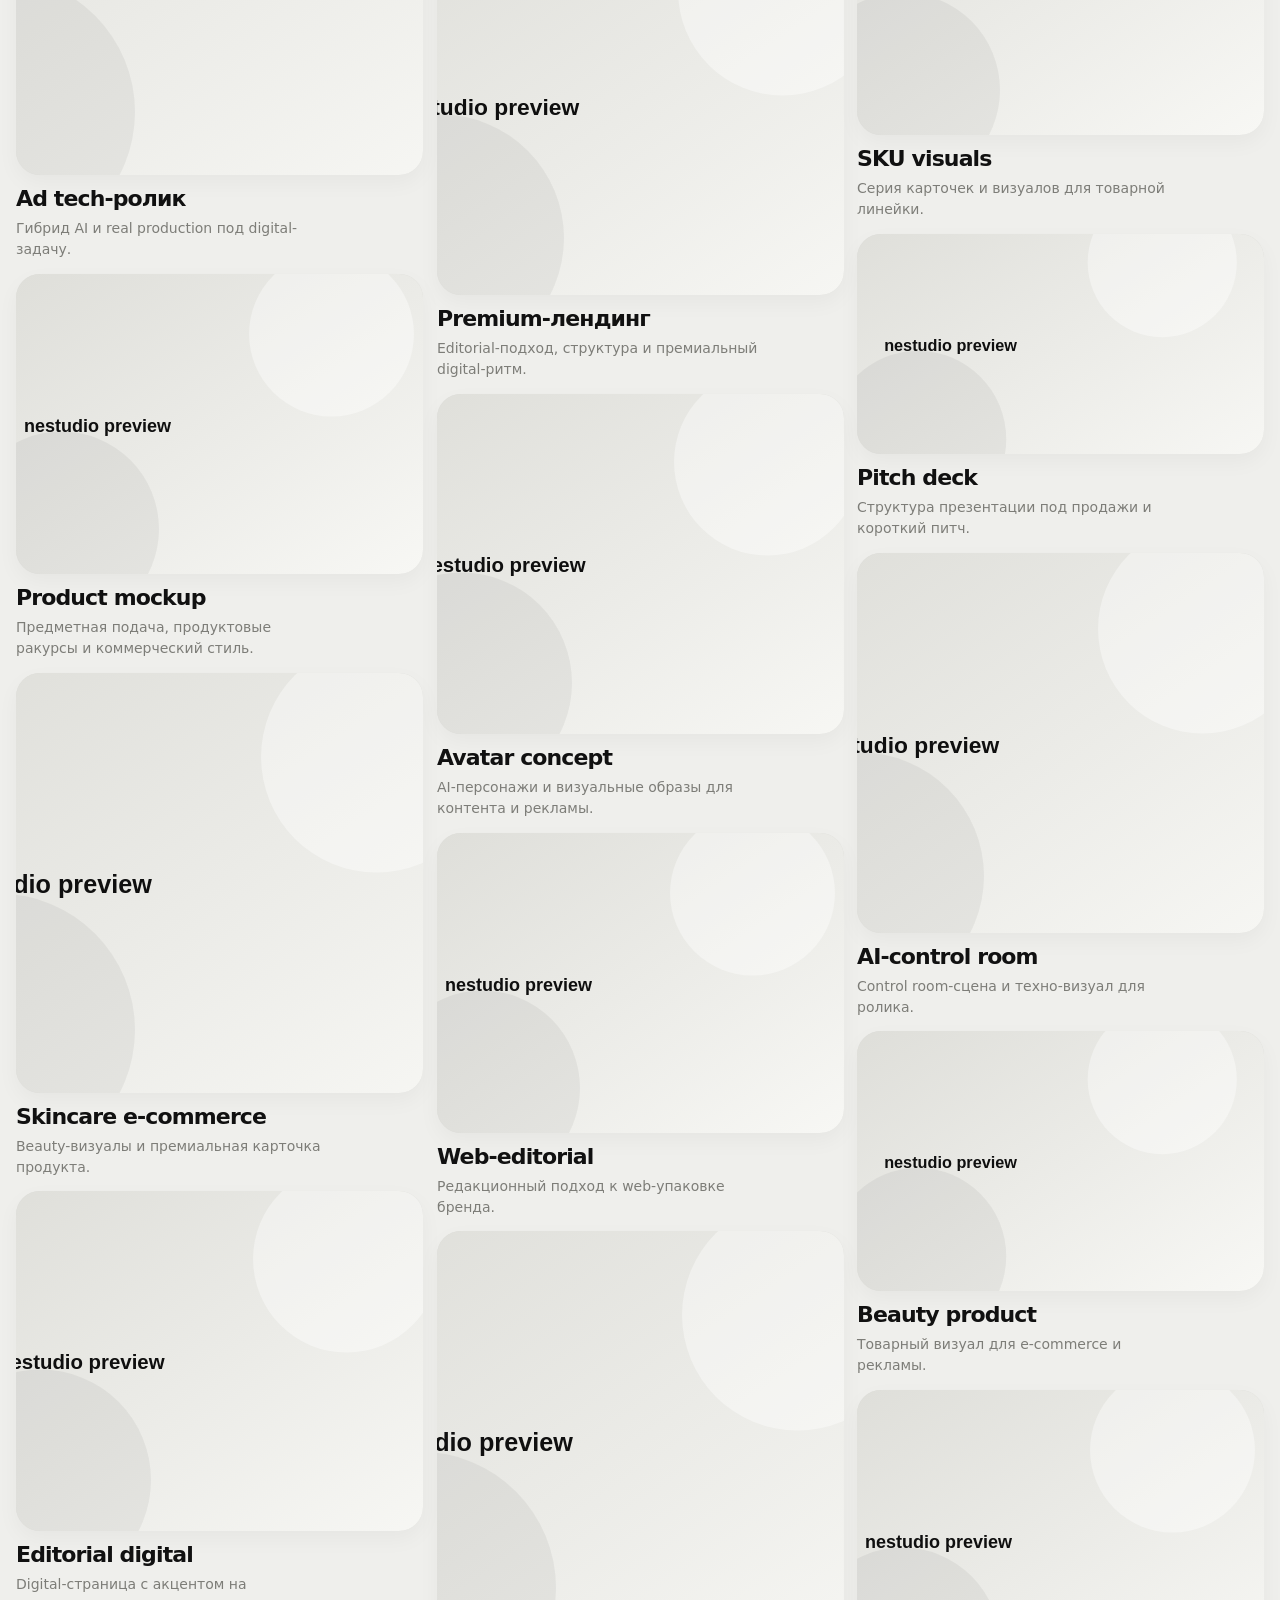
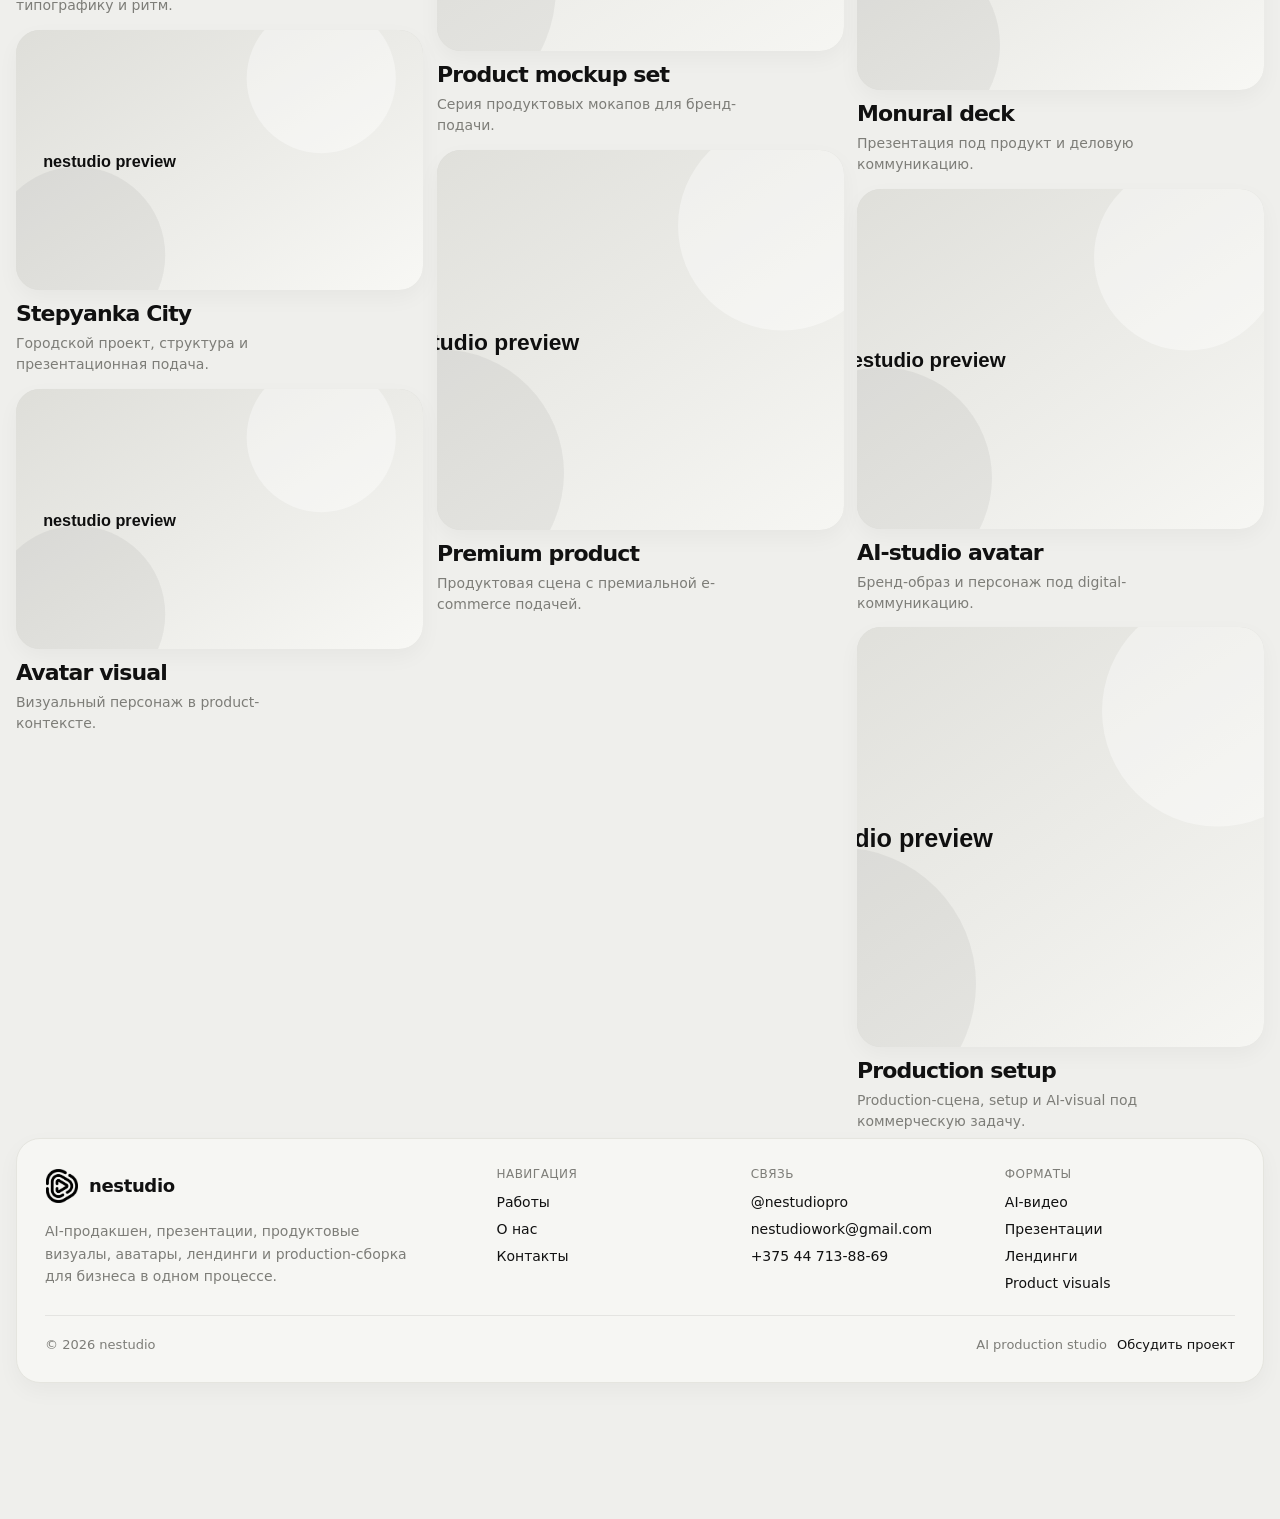
==== commit 68ef0f39: "Working index, styles" ====
--- a/projects/index.html
+++ b/projects/index.html
@@ -1,1182 +1,442 @@
 <!DOCTYPE html>
 <html lang="ru">
 <head>
-  <meta charset="UTF-8" />
-  <meta name="viewport" content="width=device-width, initial-scale=1.0, viewport-fit=cover" />
-  <title>nestudio - портфолио</title>
-  <meta
-    name="description"
-    content="nestudio - AI-ролики, AI-аватары, e-commerce визуалы, презентации, лендинги и мокапы."
-  />
-  <style>
-    :root{
-      --bg:#efefec;
-      --text:#111111;
-      --muted:#7d7d78;
-      --card:#dcdcd7;
-      --surface:#f6f6f3;
-      --surface-border:#e5e5df;
-      --surface-strong:#111111;
-      --surface-strong-text:#ffffff;
-      --nav-bg:rgba(246,246,243,.94);
-      --nav-active:#ffffff;
-      --line:rgba(17,17,17,.08);
-      --shadow:0 8px 22px rgba(0,0,0,.04);
-      --container:1440px;
-      --radius-xl:24px;
-      --radius-lg:18px;
-      --radius-pill:999px;
-      --header-height:60px;
-      --font-sans:Inter, ui-sans-serif, system-ui, -apple-system, BlinkMacSystemFont, "Segoe UI", sans-serif;
-      --fs-1:12px;
-      --fs-2:14px;
-      --fs-3:16px;
-      --fs-4:22px;
-      --fs-5:28px;
-      --fs-6:clamp(40px, 5vw, 60px);
-      --fw-regular:400;
-      --fw-medium:500;
-      --fw-semibold:600;
-      --lh-title:1.2;
-      --lh-body:1.6;
-      --tracking-tight:-.03em;
-      --tracking-medium:-.02em;
-      --tracking-label:.04em;
-      --reveal-y:24px;
-      --transition-base:.25s ease;
-      --transition-slow:.8s cubic-bezier(.22,1,.36,1);
-    }
-
-    body.dark{
-      --bg:#0f1115;
-      --text:#f2f3f5;
-      --muted:#9da3ae;
-      --card:#171b21;
-      --surface:#171a20;
-      --surface-border:#262b33;
-      --surface-strong:#f2f3f5;
-      --surface-strong-text:#0f1115;
-      --nav-bg:rgba(20,23,29,.94);
-      --nav-active:#1f242c;
-      --line:rgba(255,255,255,.08);
-      --shadow:0 10px 28px rgba(0,0,0,.28);
-    }
-
-    *{box-sizing:border-box;margin:0;padding:0}
-    html{scroll-behavior:smooth;overflow-anchor:none}
-
-    body{
-      background:var(--bg);
-      color:var(--text);
-      font-family:var(--font-sans);
-      font-size:var(--fs-3);
-      line-height:var(--lh-body);
-      -webkit-font-smoothing:antialiased;
-      text-rendering:optimizeLegibility;
-      overflow-x:hidden;
-      overscroll-behavior-y:none;
-      overflow-anchor:none;
-      transition:background-color var(--transition-base), color var(--transition-base);
-    }
-
-    body.is-loading .page{
-      opacity:0;
-      transform:translateY(18px);
-    }
-
-    a{color:inherit;text-decoration:none}
-    button{font:inherit;border:none;background:none;touch-action:manipulation}
-    img{display:block;width:100%;height:100%;object-fit:cover}
-
-    .site-header{
-      position:sticky;
-      top:0;
-      z-index:5000;
-      background:var(--nav-bg);
-      backdrop-filter:blur(14px);
-      -webkit-backdrop-filter:blur(14px);
-      border-bottom:1px solid var(--line);
-      overflow-anchor:none;
-    }
-
-    .topbar{
-      width:min(var(--container), calc(100% - 32px));
-      margin:0 auto;
-      min-height:var(--header-height);
-      display:flex;
-      align-items:center;
-      justify-content:space-between;
-      gap:16px;
-    }
-
-    .brand{
-      font-size:var(--fs-3);
-      line-height:1;
-      font-weight:var(--fw-semibold);
-      letter-spacing:var(--tracking-medium);
-      white-space:nowrap;
-      flex:0 0 auto;
-    }
-
-    .header-actions{
-      display:flex;
-      align-items:center;
-      gap:12px;
-      margin-left:auto;
-      min-width:0;
-    }
-
-    .header-contact{
-      display:flex;
-      align-items:center;
-      gap:12px;
-      min-width:0;
-      padding:0 2px;
-    }
-
-    .header-contact a,
-    .header-contact span{
-      font-size:var(--fs-2);
-      line-height:1;
-      color:var(--muted);
-      white-space:nowrap;
-      transition:color .2s ease, opacity .2s ease;
-    }
-
-    .header-contact a:hover{color:var(--text)}
-    .header-divider{
-      width:1px;
-      height:14px;
-      background:var(--line);
-      flex:0 0 auto;
-    }
-
-    .header-cta{
-      display:inline-flex;
-      align-items:center;
-      justify-content:center;
-      min-height:38px;
-      padding:0 16px;
-      border-radius:var(--radius-pill);
-      background:var(--surface-strong);
-      color:var(--surface-strong-text);
-      border:1px solid var(--surface-strong);
-      font-size:var(--fs-2);
-      line-height:1;
-      font-weight:var(--fw-medium);
-      white-space:nowrap;
-      box-shadow:0 8px 20px rgba(0,0,0,.08);
-      transition:transform var(--transition-base), opacity var(--transition-base), box-shadow var(--transition-base);
-    }
-
-    .header-cta:hover{
-      transform:translateY(-1px);
-      opacity:.92;
-    }
-
-    .theme-toggle{
-      width:32px;
-      height:32px;
-      display:grid;
-      place-items:center;
-      border-radius:50%;
-      background:transparent;
-      color:var(--text);
-      cursor:pointer;
-      font-size:var(--fs-3);
-      transition:transform .2s ease, opacity .2s ease;
-      flex:0 0 auto;
-    }
-
-    .theme-toggle:hover{
-      transform:rotate(8deg);
-      opacity:.8;
-    }
-
-    .page{
-      width:min(var(--container), calc(100% - 32px));
-      margin:0 auto;
-      padding:20px 0 84px;
-      position:relative;
-      z-index:1;
-      overflow-anchor:none;
-      opacity:1;
-      transform:none;
-      transition:opacity .7s ease, transform .7s ease;
-    }
-
-    .portfolio-intro{
-      margin-bottom:18px;
-      background:var(--card);
-      border-radius:var(--radius-xl);
-      padding:28px;
-      box-shadow:var(--shadow);
-      position:relative;
-      overflow:hidden;
-      isolation:isolate;
-    }
-
-    .portfolio-intro::after{
-      content:"";
-      position:absolute;
-      inset:auto -10% -30% auto;
-      width:340px;
-      height:340px;
-      background:radial-gradient(circle, rgba(255,255,255,.18) 0, rgba(255,255,255,0) 70%);
-      opacity:.55;
-      pointer-events:none;
-    }
-
-    body.dark .portfolio-intro::after{
-      background:radial-gradient(circle, rgba(79,142,255,.16) 0, rgba(79,142,255,0) 70%);
-      opacity:.9;
-    }
-
-    .section-title{
-      font-size:var(--fs-1);
-      line-height:1.2;
-      font-weight:var(--fw-medium);
-      letter-spacing:var(--tracking-label);
-      color:var(--muted);
-      margin-bottom:18px;
-      text-transform:uppercase;
-      opacity:0;
-      transform:translateY(18px);
-      transition:opacity .8s ease, transform .8s cubic-bezier(.22,1,.36,1);
-    }
-
-    .portfolio-title{
-      font-size:var(--fs-6);
-      line-height:1.02;
-      font-weight:var(--fw-semibold);
-      letter-spacing:var(--tracking-tight);
-      max-width:12ch;
-      margin:10px 0 16px;
-      text-wrap:balance;
-    }
-
-    .portfolio-title .line-wrap{
-      display:block;
-      overflow:hidden;
-    }
-
-    .portfolio-title .line{
-      display:block;
-      transform:translateY(115%);
-      opacity:0;
-      transition:transform .9s cubic-bezier(.22,1,.36,1), opacity .9s ease;
-    }
-
-    .portfolio-text{
-      max-width:62ch;
-      font-size:var(--fs-3);
-      line-height:var(--lh-body);
-      color:var(--muted);
-      opacity:0;
-      transform:translateY(18px);
-      transition:opacity .8s ease, transform .8s cubic-bezier(.22,1,.36,1);
-    }
-
-    body.is-ready .portfolio-title .line{
-      transform:translateY(0);
-      opacity:1;
-    }
-
-    body.is-ready .portfolio-title .line:nth-child(2){transition-delay:.08s}
-    body.is-ready .portfolio-title .line:nth-child(3){transition-delay:.16s}
-
-    body.is-ready .portfolio-text,
-    body.is-ready .section-title{
-      opacity:1;
-      transform:translateY(0);
-    }
-
-    body.is-ready .portfolio-text{transition-delay:.22s}
-    body.is-ready .section-title{transition-delay:.05s}
-
-    .filters-sticky{
-      position:sticky;
-      top:var(--header-height);
-      z-index:4000;
-      margin-bottom:18px;
-      padding:10px 0 14px;
-      background:var(--nav-bg);
-      backdrop-filter:blur(14px);
-      -webkit-backdrop-filter:blur(14px);
-      overflow-anchor:none;
-    }
-
-    .filters-shell{
-      background:var(--surface);
-      border:1px solid var(--surface-border);
-      border-radius:var(--radius-xl);
-      padding:10px;
-      box-shadow:var(--shadow);
-    }
-
-    .filters-menu{
-      display:flex;
-      align-items:center;
-      gap:8px;
-      flex-wrap:wrap;
-    }
-
-    .filter-btn{
-      appearance:none;
-      -webkit-appearance:none;
-      border:1px solid var(--surface-border);
-      background:transparent;
-      color:var(--muted);
-      border-radius:var(--radius-pill);
-      padding:10px 14px;
-      font-size:13px;
-      line-height:1;
-      font-weight:var(--fw-medium);
-      cursor:pointer;
-      transition:background-color .22s ease, color .22s ease, border-color .22s ease, box-shadow .22s ease, transform .22s ease, opacity .22s ease;
-      white-space:nowrap;
-      flex:0 0 auto;
-      outline:none;
-      user-select:none;
-      -webkit-tap-highlight-color:transparent;
-    }
-
-    .filter-btn:hover{
-      color:var(--text);
-      transform:translateY(-1px);
-    }
-
-    .filter-btn:focus-visible{
-      box-shadow:0 0 0 3px rgba(17,17,17,.08);
-    }
-
-    .filter-btn.active{
-      background:var(--surface-strong);
-      color:var(--surface-strong-text);
-      border-color:var(--surface-strong);
-      box-shadow:0 4px 12px rgba(0,0,0,.08);
-    }
-
-    .works{
-      display:grid;
-      grid-template-columns:repeat(3, minmax(0, 1fr));
-      gap:14px;
-      align-items:start;
-      overflow-anchor:none;
-      transition:min-height .12s linear;
-    }
-
-    .works.is-filtering{pointer-events:none}
-
-    .masonry-col{
-      display:flex;
-      flex-direction:column;
-      gap:14px;
-      min-width:0;
-    }
-
-    .card{
-      display:block;
-      width:100%;
-      min-width:0;
-      margin:0;
-      overflow-anchor:none;
-    }
-
-    .cardlink{display:block}
-
-    .cardimage{
-      position:relative;
-      border-radius:var(--radius-xl);
-      overflow:hidden;
-      background:var(--card);
-      box-shadow:var(--shadow);
-      margin-bottom:12px;
-    }
-
-    .cardimage img{
-      background:var(--card);
-      transition:transform .6s cubic-bezier(.22,1,.36,1), filter .35s ease;
-      filter:saturate(.98) contrast(1.02);
-    }
-
-    .card:hover .cardimage img{
-      transform:scale(1.03);
-      filter:saturate(1.05) contrast(1.04);
-    }
-
-    .h-220{height:220px}
-    .h-260{height:260px}
-    .h-300{height:300px}
-    .h-340{height:340px}
-    .h-380{height:380px}
-    .h-420{height:420px}
-
-    .cardtitle{
-      font-size:var(--fs-4);
-      line-height:1.12;
-      font-weight:var(--fw-semibold);
-      letter-spacing:var(--tracking-tight);
-      margin-bottom:6px;
-    }
-
-    .cardmeta{
-      font-size:var(--fs-2);
-      line-height:1.5;
-      color:var(--muted);
-      max-width:36ch;
-    }
-
-    .bottom-nav{
-      position:fixed;
-      left:50%;
-      bottom:calc(8px + env(safe-area-inset-bottom, 0px));
-      transform:translateX(-50%);
-      display:flex;
-      align-items:center;
-      gap:4px;
-      padding:6px;
-      background:var(--nav-bg);
-      border:1px solid var(--surface-border);
-      border-radius:var(--radius-pill);
-      backdrop-filter:blur(14px);
-      -webkit-backdrop-filter:blur(14px);
-      box-shadow:0 8px 24px rgba(0,0,0,.06);
-      z-index:99999;
-      width:calc(100% - 28px);
-      max-width:420px;
-    }
-
-    .bottom-nav a{
-      flex:1 1 0;
-      text-align:center;
-      padding:10px 8px;
-      border-radius:var(--radius-pill);
-      font-size:13px;
-      line-height:1;
-      color:var(--muted);
-      white-space:nowrap;
-      border:1px solid transparent;
-      transition:var(--transition-base);
-    }
-
-    .bottom-nav a:hover{color:var(--text)}
-
-    .bottom-nav a.active{
-      background:var(--surface-strong);
-      color:var(--surface-strong-text);
-      border-color:var(--surface-strong);
-      box-shadow:0 8px 20px rgba(0,0,0,.08);
-    }
-
-    .reveal{
-      opacity:0;
-      transform:translateY(var(--reveal-y));
-      transition:opacity var(--transition-slow), transform var(--transition-slow);
-      will-change:opacity, transform;
-    }
-
-    .reveal.is-visible{
-      opacity:1;
-      transform:translateY(0);
-    }
-
-    .reveal--fast{transition-duration:.55s}
-    .reveal--delay-1{transition-delay:.08s}
-    .reveal--delay-2{transition-delay:.16s}
-    .reveal--delay-3{transition-delay:.24s}
-    .reveal--delay-4{transition-delay:.32s}
-    .card.reveal{transform:translateY(26px)}
-    .works.is-filtering .card{pointer-events:none}
-
-    @media (prefers-reduced-motion: reduce){
-      *, *::before, *::after{
-        animation:none !important;
-        transition:none !important;
-        scroll-behavior:auto !important;
-      }
-
-      .reveal,
-      .reveal.is-visible,
-      .portfolio-title .line,
-      .portfolio-text,
-      .section-title,
-      .page{
-        opacity:1 !important;
-        transform:none !important;
-      }
-    }
-
-    @media (min-width:769px){
-      .bottom-nav{
-        width:auto;
-        max-width:none;
-      }
-
-      .bottom-nav a{
-        flex:0 0 auto;
-        padding:10px 18px;
-        font-size:14px;
-      }
-    }
-
-    @media (max-width:1180px){
-      .topbar{
-        flex-wrap:wrap;
-        align-items:flex-start;
-        padding:10px 0;
-      }
-
-      .header-actions{
-        width:100%;
-        justify-content:flex-end;
-        flex-wrap:wrap;
-        row-gap:10px;
-      }
-
-      .works{
-        grid-template-columns:repeat(2, minmax(0, 1fr));
-        gap:12px;
-      }
-
-      .masonry-col{gap:12px}
-    }
-
-    @media (max-width:640px){
-      :root{
-        --header-height:46px;
-        --fs-4:20px;
-        --fs-5:24px;
-        --fs-6:34px;
-      }
-
-      .topbar,
-      .page{
-        width:calc(100% - 20px);
-      }
-
-      .topbar{
-        padding:8px 0;
-        gap:10px;
-        flex-wrap:nowrap;
-        align-items:center;
-        justify-content:space-between;
-      }
-
-      .page{
-        padding-top:12px;
-        padding-bottom:72px;
-      }
-
-      .brand{font-size:15px}
-
-      .header-actions{
-        width:auto;
-        margin-left:auto;
-        justify-content:flex-end;
-        gap:8px;
-        flex-wrap:nowrap;
-      }
-
-      .header-contact{display:none}
-
-      .header-cta{
-        min-height:32px;
-        padding:0 12px;
-        font-size:12px;
-      }
-
-      .theme-toggle{
-        width:28px;
-        height:28px;
-        font-size:14px;
-      }
-
-      .portfolio-intro{
-        margin-bottom:12px;
-        padding:18px;
-        border-radius:var(--radius-lg);
-      }
-
-      .section-title{margin-bottom:12px}
-      .portfolio-title{margin:6px 0 12px;max-width:11ch}
-      .portfolio-text{font-size:15px;line-height:1.55}
-
-      .filters-sticky{
-        top:var(--header-height);
-        margin-bottom:12px;
-        padding:8px 0 12px;
-      }
-
-      .filters-shell{
-        border-radius:var(--radius-lg);
-        padding:8px;
-      }
-
-      .filters-menu{
-        flex-wrap:nowrap;
-        overflow-x:auto;
-        overflow-y:hidden;
-        scrollbar-width:none;
-        -webkit-overflow-scrolling:touch;
-        padding-bottom:2px;
-      }
-
-      .filters-menu::-webkit-scrollbar{display:none}
-
-      .filter-btn{
-        padding:10px 13px;
-        font-size:13px;
-      }
-
-      .cardimage{
-        border-radius:var(--radius-lg);
-        margin-bottom:8px;
-      }
-
-      .cardtitle{
-        font-size:16px;
-        line-height:1.15;
-      }
-
-      .cardmeta{
-        font-size:12px;
-        line-height:1.45;
-      }
-
-      .h-220{height:170px}
-      .h-260{height:190px}
-      .h-300{height:220px}
-      .h-340{height:250px}
-      .h-380{height:280px}
-      .h-420{height:320px}
-
-      .bottom-nav{
-        width:calc(100% - 20px);
-        bottom:calc(6px + env(safe-area-inset-bottom, 0px));
-        padding:5px;
-      }
-
-      .bottom-nav a{
-        padding:10px 6px;
-        font-size:13px;
-      }
-    }
-
-    @media (max-width:420px){
-      .works{grid-template-columns:1fr}
-      .h-220{height:210px}
-      .h-260{height:230px}
-      .h-300{height:250px}
-      .h-340{height:280px}
-      .h-380{height:310px}
-      .h-420{height:340px}
-    }
-  </style>
+	<meta charset="UTF-8" />
+	<meta name="viewport" content="width=device-width, initial-scale=1.0, viewport-fit=cover" />
+
+	<title>nestudio — портфолио</title>
+
+	<meta
+		name="description"
+		content="nestudio — AI-ролики, AI-аватары, e-commerce визуалы, презентации, лендинги и мокапы для бизнеса."
+	/>
+
+	<link rel="stylesheet" href="../assets/css/site.css" />
 </head>
-<body class="is-loading">
-  <header class="site-header">
-    <div class="topbar">
-      <div class="brand">nestudio</div>
-
-      <div class="header-actions">
-        <div class="header-contact">
-          <a href="https://t.me/nestudiopro" target="_blank" rel="noopener noreferrer">@nestudiopro</a>
-          <span class="header-divider"></span>
-          <a href="tel:+375447138869">+375 44 713-88-69</a>
-        </div>
-
-        <a href="contact.html" class="header-cta">Обсудить проект</a>
-
-        <button class="theme-toggle" id="themeToggle" type="button" aria-label="Переключить тему">
-          <span id="themeIcon"></span>
-        </button>
-      </div>
-    </div>
-  </header>
-
-  <main class="page">
-    <section class="portfolio-intro reveal is-visible">
-      <div class="section-title">Работы</div>
-      <h1 class="portfolio-title" aria-label="Избранные проекты nestudio">
-        <span class="line-wrap"><span class="line">Избранные</span></span>
-        <span class="line-wrap"><span class="line">проекты</span></span>
-        <span class="line-wrap"><span class="line">nestudio</span></span>
-      </h1>
-      <p class="portfolio-text">
-        AI-ролики, аватары, e-commerce визуалы, презентации, лендинги и мокапы - в формате пилотных и production-задач для бизнеса.
-      </p>
-    </section>
-
-    <section class="filters-sticky reveal reveal--delay-1 is-visible">
-      <div class="filters-shell">
-        <div class="filters-menu" id="filters">
-          <button type="button" class="filter-btn active" data-filter="all">Все</button>
-          <button type="button" class="filter-btn" data-filter="video">AI-ролики</button>
-          <button type="button" class="filter-btn" data-filter="avatar">Аватары</button>
-          <button type="button" class="filter-btn" data-filter="ecom">E-commerce</button>
-          <button type="button" class="filter-btn" data-filter="web">Лендинги</button>
-          <button type="button" class="filter-btn" data-filter="deck">Презентации</button>
-          <button type="button" class="filter-btn" data-filter="mockup">Мокапы</button>
-        </div>
-      </div>
-    </section>
-
-    <section class="works" id="works">
-      <article class="card reveal reveal--fast" data-category="video">
-        <a href="https://pplx-res.cloudinary.com/image/upload/pplx-search-images/954a116a0bf2e9bd035b1ca36b69a2c2bbf8abdf.jpg" class="cardlink" target="_blank" rel="noopener noreferrer">
-          <div class="cardimage h-420">
-            <img src="https://pplx-res.cloudinary.com/image/upload/pplx-search-images/954a116a0bf2e9bd035b1ca36b69a2c2bbf8abdf.jpg" alt="AI-ролик" />
-          </div>
-          <h3 class="cardtitle">AI-ролик</h3>
-          <p class="cardmeta">Концепт, сценарий, AI-визуал и монтаж под задачу бренда.</p>
-        </a>
-      </article>
-
-      <article class="card reveal reveal--delay-1" data-category="ecom">
-        <a href="project-global-vision.html" class="cardlink">
-          <div class="cardimage h-300">
-            <img src="img/case-vision-1-hero.jpeg" alt="AI-кейс Global Vision - hero visual" />
-          </div>
-          <h3 class="cardtitle">AI-кейс Global Vision</h3>
-          <p class="cardmeta">Продуктовая подача, структура и визуальный язык для кейса.</p>
-        </a>
-      </article>
-
-      <article class="card reveal reveal--delay-2" data-category="deck">
-        <a href="project-aura-gard.html" class="cardlink">
-          <div class="cardimage h-260">
-            <img src="img/preziAura/page-0004.jpg" alt="B2B deck" />
-          </div>
-          <h3 class="cardtitle">B2B-презентация</h3>
-          <p class="cardmeta">Презентация для сложного B2B-продукта и переговорного процесса.</p>
-        </a>
-      </article>
-
-      <article class="card reveal reveal--delay-3" data-category="web">
-        <a href="https://pplx-res.cloudinary.com/image/upload/pplx-search-images/33d12ecdffe495991098be6d3237b6cf4f8ead40.jpg" class="cardlink" target="_blank" rel="noopener noreferrer">
-          <div class="cardimage h-340">
-            <img src="https://pplx-res.cloudinary.com/image/upload/pplx-search-images/33d12ecdffe495991098be6d3237b6cf4f8ead40.jpg" alt="Лендинг" />
-          </div>
-          <h3 class="cardtitle">AI-лендинг</h3>
-          <p class="cardmeta">Лендинг под запуск, упаковку оффера и визуальную подачу.</p>
-        </a>
-      </article>
-
-      <article class="card reveal reveal--fast" data-category="mockup">
-        <a href="https://pplx-res.cloudinary.com/image/upload/pplx-search-images/9c1fd8bccef7c016d1b78e70b5350f323046a802.jpg" class="cardlink" target="_blank" rel="noopener noreferrer">
-          <div class="cardimage h-340">
-            <img src="https://pplx-res.cloudinary.com/image/upload/pplx-search-images/9c1fd8bccef7c016d1b78e70b5350f323046a802.jpg" alt="Мокап" />
-          </div>
-          <h3 class="cardtitle">Мокап-серия</h3>
-          <p class="cardmeta">Product visuals, digital-упаковка и e-commerce подача.</p>
-        </a>
-      </article>
-
-      <article class="card reveal reveal--delay-1" data-category="avatar">
-        <a href="https://pplx-res.cloudinary.com/image/upload/pplx-search-images/6408949139fac84a728ef5e90ad781fc56e73c6d.jpg" class="cardlink" target="_blank" rel="noopener noreferrer">
-          <div class="cardimage h-340">
-            <img src="https://pplx-res.cloudinary.com/image/upload/pplx-search-images/6408949139fac84a728ef5e90ad781fc56e73c6d.jpg" alt="AI-аватар" />
-          </div>
-          <h3 class="cardtitle">AI-аватар</h3>
-          <p class="cardmeta">Аватары, персонажи и визуальные образы под бренд-задачи.</p>
-        </a>
-      </article>
-
-      <article class="card reveal reveal--delay-2" data-category="video">
-        <a href="https://pplx-res.cloudinary.com/image/upload/pplx-search-images/8b2f3120bee30ed82a0b7a8a12e892d516cb655c.jpg" class="cardlink" target="_blank" rel="noopener noreferrer">
-          <div class="cardimage h-260">
-            <img src="https://pplx-res.cloudinary.com/image/upload/pplx-search-images/8b2f3120bee30ed82a0b7a8a12e892d516cb655c.jpg" alt="Ad tech ролик" />
-          </div>
-          <h3 class="cardtitle">Ad tech-ролик</h3>
-          <p class="cardmeta">Гибрид AI и real production под digital-задачу.</p>
-        </a>
-      </article>
-
-      <article class="card reveal reveal--delay-3" data-category="ecom">
-        <a href="https://pplx-res.cloudinary.com/image/upload/pplx-search-images/36be465bc8997ded4f53d4c56513d9ff7f928d0f.jpg" class="cardlink" target="_blank" rel="noopener noreferrer">
-          <div class="cardimage h-300">
-            <img src="https://pplx-res.cloudinary.com/image/upload/pplx-search-images/36be465bc8997ded4f53d4c56513d9ff7f928d0f.jpg" alt="SKU visuals" />
-          </div>
-          <h3 class="cardtitle">SKU visuals</h3>
-          <p class="cardmeta">Серия карточек и визуалов для товарной линейки.</p>
-        </a>
-      </article>
-
-      <article class="card reveal reveal--fast" data-category="web">
-        <a href="https://pplx-res.cloudinary.com/image/upload/pplx-search-images/77e5d37048ab71a905cf614aad89a3efb837aa6d.jpg" class="cardlink" target="_blank" rel="noopener noreferrer">
-          <div class="cardimage h-300">
-            <img src="https://pplx-res.cloudinary.com/image/upload/pplx-search-images/77e5d37048ab71a905cf614aad89a3efb837aa6d.jpg" alt="Premium landing" />
-          </div>
-          <h3 class="cardtitle">Premium-лендинг</h3>
-          <p class="cardmeta">Editorial-подход, структура и премиальный digital-ритм.</p>
-        </a>
-      </article>
-
-      <article class="card reveal reveal--delay-1" data-category="deck">
-        <a href="https://pplx-res.cloudinary.com/image/upload/pplx-search-images/70991c9fe3d1c2f664a6c696bc99eecaa8a7e579.jpg" class="cardlink" target="_blank" rel="noopener noreferrer">
-          <div class="cardimage h-220">
-            <img src="https://pplx-res.cloudinary.com/image/upload/pplx-search-images/70991c9fe3d1c2f664a6c696bc99eecaa8a7e579.jpg" alt="Pitch deck" />
-          </div>
-          <h3 class="cardtitle">Pitch deck</h3>
-          <p class="cardmeta">Структура презентации под продажи и короткий питч.</p>
-        </a>
-      </article>
-
-      <article class="card reveal reveal--delay-2" data-category="mockup">
-        <a href="https://pplx-res.cloudinary.com/image/upload/pplx-search-images/52cc445bb170e677cf14c96a77efc7c3541bb34b.jpg" class="cardlink" target="_blank" rel="noopener noreferrer">
-          <div class="cardimage h-300">
-            <img src="https://pplx-res.cloudinary.com/image/upload/pplx-search-images/52cc445bb170e677cf14c96a77efc7c3541bb34b.jpg" alt="Product mockup" />
-          </div>
-          <h3 class="cardtitle">Product mockup</h3>
-          <p class="cardmeta">Предметная подача, продуктовые ракурсы и коммерческий стиль.</p>
-        </a>
-      </article>
-
-      <article class="card reveal reveal--delay-3" data-category="avatar">
-        <a href="https://pplx-res.cloudinary.com/image/upload/pplx-search-images/85e751ca45e266200980d8e45da11d6d062a0849.jpg" class="cardlink" target="_blank" rel="noopener noreferrer">
-          <div class="cardimage h-340">
-            <img src="https://pplx-res.cloudinary.com/image/upload/pplx-search-images/85e751ca45e266200980d8e45da11d6d062a0849.jpg" alt="Avatar concept" />
-          </div>
-          <h3 class="cardtitle">Avatar concept</h3>
-          <p class="cardmeta">AI-персонажи и визуальные образы для контента и рекламы.</p>
-        </a>
-      </article>
-
-      <article class="card reveal reveal--fast" data-category="video">
-        <a href="https://pplx-res.cloudinary.com/image/upload/pplx-search-images/1cfd290b8fb7cb17b58bfbeea85ba7b7c5af58e1.jpg" class="cardlink" target="_blank" rel="noopener noreferrer">
-          <div class="cardimage h-300">
-            <img src="https://pplx-res.cloudinary.com/image/upload/pplx-search-images/1cfd290b8fb7cb17b58bfbeea85ba7b7c5af58e1.jpg" alt="AI video control room" />
-          </div>
-          <h3 class="cardtitle">AI-control room</h3>
-          <p class="cardmeta">Control room-сцена и техно-визуал для ролика.</p>
-        </a>
-      </article>
-
-      <article class="card reveal reveal--delay-1" data-category="ecom">
-        <a href="https://pplx-res.cloudinary.com/image/upload/pplx-search-images/50aae45771ed09fcf1492771ea332194949269c4.jpg" class="cardlink" target="_blank" rel="noopener noreferrer">
-          <div class="cardimage h-300">
-            <img src="https://pplx-res.cloudinary.com/image/upload/pplx-search-images/50aae45771ed09fcf1492771ea332194949269c4.jpg" alt="Skincare e-commerce" />
-          </div>
-          <h3 class="cardtitle">Skincare e-commerce</h3>
-          <p class="cardmeta">Beauty-визуалы и премиальная карточка продукта.</p>
-        </a>
-      </article>
-
-      <article class="card reveal reveal--delay-2" data-category="web">
-        <a href="https://pplx-res.cloudinary.com/image/upload/pplx-search-images/300b1fbdcf684d6e4c20fb8915622ca546faa8e0.jpg" class="cardlink" target="_blank" rel="noopener noreferrer">
-          <div class="cardimage h-260">
-            <img src="https://pplx-res.cloudinary.com/image/upload/pplx-search-images/300b1fbdcf684d6e4c20fb8915622ca546faa8e0.jpg" alt="Website mockup" />
-          </div>
-          <h3 class="cardtitle">Web-editorial</h3>
-          <p class="cardmeta">Редакционный подход к web-упаковке бренда.</p>
-        </a>
-      </article>
-
-      <article class="card reveal reveal--delay-3" data-category="ecom">
-        <a href="https://pplx-res.cloudinary.com/image/upload/pplx-search-images/cb8cf07649f5c5168e3c2310198da6b89eef3527.jpg" class="cardlink" target="_blank" rel="noopener noreferrer">
-          <div class="cardimage h-220">
-            <img src="https://pplx-res.cloudinary.com/image/upload/pplx-search-images/cb8cf07649f5c5168e3c2310198da6b89eef3527.jpg" alt="Beauty product" />
-          </div>
-          <h3 class="cardtitle">Beauty product</h3>
-          <p class="cardmeta">Товарный визуал для e-commerce и рекламы.</p>
-        </a>
-      </article>
-
-      <article class="card reveal reveal--fast" data-category="web">
-        <a href="https://pplx-res.cloudinary.com/image/upload/pplx-search-images/b01e28a24354fe0a1a0e70a2d6c20b56031ff54b.jpg" class="cardlink" target="_blank" rel="noopener noreferrer">
-          <div class="cardimage h-300">
-            <img src="https://pplx-res.cloudinary.com/image/upload/pplx-search-images/b01e28a24354fe0a1a0e70a2d6c20b56031ff54b.jpg" alt="Editorial digital" />
-          </div>
-          <h3 class="cardtitle">Editorial digital</h3>
-          <p class="cardmeta">Digital-страница с акцентом на типографику и ритм.</p>
-        </a>
-      </article>
-
-      <article class="card reveal reveal--delay-1" data-category="mockup">
-        <a href="https://pplx-res.cloudinary.com/image/upload/pplx-search-images/3cf233cfd8d111504c1c18453ef9347ad8a9f057.jpg" class="cardlink" target="_blank" rel="noopener noreferrer">
-          <div class="cardimage h-260">
-            <img src="https://pplx-res.cloudinary.com/image/upload/pplx-search-images/3cf233cfd8d111504c1c18453ef9347ad8a9f057.jpg" alt="Product mockup set" />
-          </div>
-          <h3 class="cardtitle">Product mockup set</h3>
-          <p class="cardmeta">Серия продуктовых мокапов для бренд-подачи.</p>
-        </a>
-      </article>
-
-      <article class="card reveal reveal--delay-2" data-category="deck">
-        <a href="project-monural.html" class="cardlink">
-          <div class="cardimage h-220">
-            <img src="img/preziManural/page-0004.jpg" alt="Monural presentation" />
-          </div>
-          <h3 class="cardtitle">Monural deck</h3>
-          <p class="cardmeta">Презентация под продукт и деловую коммуникацию.</p>
-        </a>
-      </article>
-
-      <article class="card reveal reveal--delay-3" data-category="deck">
-        <a href="project-stepyanka-city.html" class="cardlink">
-          <div class="cardimage h-220">
-            <img src="img/preziCity/page-0001.jpg" alt="Stepyanka City deck" />
-          </div>
-          <h3 class="cardtitle">Stepyanka City</h3>
-          <p class="cardmeta">Городской проект, структура и презентационная подача.</p>
-        </a>
-      </article>
-
-      <article class="card reveal reveal--fast" data-category="mockup">
-        <a href="https://pplx-res.cloudinary.com/image/upload/pplx-search-images/84082bb5f88ff3b1fa033c66a02c0a878ce5910b.jpg" class="cardlink" target="_blank" rel="noopener noreferrer">
-          <div class="cardimage h-260">
-            <img src="https://pplx-res.cloudinary.com/image/upload/pplx-search-images/84082bb5f88ff3b1fa033c66a02c0a878ce5910b.jpg" alt="Premium skincare product" />
-          </div>
-          <h3 class="cardtitle">Premium product</h3>
-          <p class="cardmeta">Продуктовая сцена с премиальной e-commerce подачей.</p>
-        </a>
-      </article>
-
-      <article class="card reveal reveal--delay-1" data-category="avatar">
-        <a href="https://pplx-res.cloudinary.com/image/upload/pplx-search-images/eab1131c2f011b2bdf5701f4bf7eb7eae6325207.jpg" class="cardlink" target="_blank" rel="noopener noreferrer">
-          <div class="cardimage h-260">
-            <img src="https://pplx-res.cloudinary.com/image/upload/pplx-search-images/eab1131c2f011b2bdf5701f4bf7eb7eae6325207.jpg" alt="AI studio avatar" />
-          </div>
-          <h3 class="cardtitle">AI-studio avatar</h3>
-          <p class="cardmeta">Бренд-образ и персонаж под digital-коммуникацию.</p>
-        </a>
-      </article>
-
-      <article class="card reveal reveal--delay-2" data-category="avatar">
-        <a href="https://pplx-res.cloudinary.com/image/upload/pplx-search-images/6408949139fac84a728ef5e90ad781fc56e73c6d.jpg" class="cardlink" target="_blank" rel="noopener noreferrer">
-          <div class="cardimage h-300">
-            <img src="https://pplx-res.cloudinary.com/image/upload/pplx-search-images/6408949139fac84a728ef5e90ad781fc56e73c6d.jpg" alt="Avatar product visual" />
-          </div>
-          <h3 class="cardtitle">Avatar visual</h3>
-          <p class="cardmeta">Визуальный персонаж в product-контексте.</p>
-        </a>
-      </article>
-
-      <article class="card reveal reveal--delay-3" data-category="video">
-        <a href="https://pplx-res.cloudinary.com/image/upload/pplx-search-images/caea7d8e6856f39467502528c5ec4713029283d1.jpg" class="cardlink" target="_blank" rel="noopener noreferrer">
-          <div class="cardimage h-260">
-            <img src="https://pplx-res.cloudinary.com/image/upload/pplx-search-images/caea7d8e6856f39467502528c5ec4713029283d1.jpg" alt="Production setup AI scene" />
-          </div>
-          <h3 class="cardtitle">Production setup</h3>
-          <p class="cardmeta">Production-сцена, setup и AI-visual под коммерческую задачу.</p>
-        </a>
-      </article>
-    </section>
-  </main>
-
-  <nav class="bottom-nav">
-    <a href="index.html" class="active">Работы</a>
-    <a href="about.html">О нас</a>
-    <a href="contact.html">Контакты</a>
-  </nav>
-
-  <script>
-    const body = document.body;
-    const works = document.getElementById('works');
-    const filters = document.getElementById('filters');
-    const filterButtons = Array.from(document.querySelectorAll('.filter-btn'));
-    const themeToggle = document.getElementById('themeToggle');
-    const themeIcon = document.getElementById('themeIcon');
-
-    const savedTheme = localStorage.getItem('theme');
-    const prefersDark = window.matchMedia('(prefers-color-scheme: dark)').matches;
-    const prefersReducedMotion = window.matchMedia('(prefers-reduced-motion: reduce)').matches;
-
-    const fallbackSvg =
-      "data:image/svg+xml;charset=utf-8," +
-      encodeURIComponent(
-        '<svg xmlns="http://www.w3.org/2000/svg" width="1200" height="900" viewBox="0 0 1200 900"><rect width="1200" height="900" fill="#dcdcd7"/><text x="50%" y="50%" text-anchor="middle" dominant-baseline="middle" font-family="Inter, Arial, sans-serif" font-size="36" fill="#7d7d78">nestudio preview</text></svg>'
-      );
-
-    let isFiltering = false;
-    let currentFilter = 'all';
-    let io = null;
-    let resizeTimer = null;
-    let lastColumnCount = 0;
-
-    const originalCards = Array.from(works.querySelectorAll('.card'));
-
-    function applyTheme(theme) {
-      body.classList.toggle('dark', theme === 'dark');
-      themeIcon.textContent = theme === 'dark' ? '☀' : '◐';
-      themeToggle.setAttribute('aria-label', theme === 'dark' ? 'Включить светлую тему' : 'Включить тёмную тему');
-      localStorage.setItem('theme', theme);
-    }
-
-    applyTheme(savedTheme || (prefersDark ? 'dark' : 'light'));
-
-    themeToggle.addEventListener('click', event => {
-      event.preventDefault();
-      applyTheme(body.classList.contains('dark') ? 'light' : 'dark');
-    });
-
-    function safeScrollRestore(y) {
-      requestAnimationFrame(() => window.scrollTo(0, y));
-      requestAnimationFrame(() => window.scrollTo(0, y));
-    }
-
-    function setActiveButton(activeButton) {
-      filterButtons.forEach(btn => {
-        const active = btn === activeButton;
-        btn.classList.toggle('active', active);
-        btn.setAttribute('aria-pressed', String(active));
-      });
-    }
-
-    function getColumnCount() {
-      if (window.innerWidth <= 420) return 1;
-      if (window.innerWidth <= 1180) return 2;
-      return 3;
-    }
-
-    function createColumns(count) {
-      works.innerHTML = '';
-      const cols = [];
-      for (let i = 0; i < count; i++) {
-        const col = document.createElement('div');
-        col.className = 'masonry-col';
-        works.appendChild(col);
-        cols.push(col);
-      }
-      return cols;
-    }
-
-    function getVisibleCards(filter) {
-      return originalCards.filter(card => filter === 'all' || card.dataset.category === filter);
-    }
-
-    function animateCardsIn(cards) {
-      cards.forEach((card, index) => {
-        card.classList.remove('is-visible', 'reveal--fast', 'reveal--delay-1', 'reveal--delay-2', 'reveal--delay-3', 'reveal--delay-4');
-        const mod = index % 5;
-        if (mod === 0) card.classList.add('reveal--fast');
-        if (mod === 1) card.classList.add('reveal--delay-1');
-        if (mod === 2) card.classList.add('reveal--delay-2');
-        if (mod === 3) card.classList.add('reveal--delay-3');
-        if (mod === 4) card.classList.add('reveal--delay-4');
-
-        if (prefersReducedMotion) {
-          card.classList.add('is-visible');
-          return;
-        }
-
-        requestAnimationFrame(() => requestAnimationFrame(() => card.classList.add('is-visible')));
-      });
-    }
-
-    function observeCards(cards) {
-      if (prefersReducedMotion || !io) return;
-      cards.forEach(card => io.unobserve(card));
-      cards.forEach(card => {
-        if (!card.classList.contains('is-visible')) io.observe(card);
-      });
-    }
-
-    function renderMasonry(filter, animate = false) {
-      const visibleCards = getVisibleCards(filter);
-      const columnCount = getColumnCount();
-      const columns = createColumns(columnCount);
-      const heights = new Array(columnCount).fill(0);
-
-      lastColumnCount = columnCount;
-
-      visibleCards.forEach(card => {
-        card.classList.remove('is-visible');
-        let targetIndex = 0;
-        let minHeight = heights[0];
-
-        for (let i = 1; i < heights.length; i++) {
-          if (heights[i] < minHeight) {
-            minHeight = heights[i];
-            targetIndex = i;
-          }
-        }
-
-        columns[targetIndex].appendChild(card);
-        heights[targetIndex] = columns[targetIndex].offsetHeight;
-      });
-
-      if (animate) animateCardsIn(visibleCards);
-      else observeCards(visibleCards);
-    }
-
-    function applyFilter(filter) {
-      if (isFiltering || filter === currentFilter) return;
-
-      isFiltering = true;
-      const currentY = window.scrollY;
-      const currentHeight = works.offsetHeight;
-
-      currentFilter = filter;
-      works.style.minHeight = currentHeight + 'px';
-      works.classList.add('is-filtering');
-
-      renderMasonry(filter, true);
-      safeScrollRestore(currentY);
-
-      requestAnimationFrame(() => requestAnimationFrame(() => {
-        works.style.minHeight = '';
-        works.classList.remove('is-filtering');
-        isFiltering = false;
-      }));
-    }
-
-    if (!prefersReducedMotion) {
-      io = new IntersectionObserver(entries => {
-        entries.forEach(entry => {
-          if (entry.isIntersecting) {
-            entry.target.classList.add('is-visible');
-            io.unobserve(entry.target);
-          }
-        });
-      }, { threshold: 0.14, rootMargin: '0px 0px -8% 0px' });
-    }
-
-    filters.addEventListener('click', event => {
-      const button = event.target.closest('.filter-btn');
-      if (!button) return;
-      event.preventDefault();
-      event.stopPropagation();
-      event.stopImmediatePropagation();
-      setActiveButton(button);
-      applyFilter(button.dataset.filter);
-      button.blur();
-    }, { passive: false });
-
-    filterButtons.forEach(button => {
-      button.setAttribute('aria-pressed', button.classList.contains('active') ? 'true' : 'false');
-    });
-
-    window.addEventListener('resize', () => {
-      clearTimeout(resizeTimer);
-      resizeTimer = setTimeout(() => {
-        const nextColumnCount = getColumnCount();
-        if (nextColumnCount === lastColumnCount) return;
-        renderMasonry(currentFilter, false);
-      }, 120);
-    });
-
-    document.querySelectorAll('.card img').forEach(img => {
-      img.loading = 'lazy';
-      img.decoding = 'async';
-      img.referrerPolicy = 'no-referrer';
-
-      img.addEventListener('error', () => {
-        const link = img.closest('.cardlink');
-        img.src = fallbackSvg;
-        if (link) link.href = fallbackSvg;
-      });
-    });
-
-    renderMasonry(currentFilter, false);
-
-    window.addEventListener('load', () => {
-      requestAnimationFrame(() => {
-        body.classList.remove('is-loading');
-        body.classList.add('is-ready');
-      });
-    });
-  </script>
+
+<body class="is-loading" data-page="works" data-base="../">
+	<div id="site-header"></div>
+
+	<main class="page">
+		<section class="portfolio-intro">
+			<div class="section-title">Работы</div>
+
+			<h1 class="portfolio-title">
+				<span class="line-wrap"><span class="line">Избранные</span></span>
+				<span class="line-wrap"><span class="line">проекты</span></span>
+				<span class="line-wrap"><span class="line">nestudio</span></span>
+			</h1>
+
+			<p class="portfolio-text">
+				AI-ролики, аватары, e-commerce визуалы, презентации, лендинги и мокапы —
+				в формате пилотных и production-задач для бизнеса.
+			</p>
+		</section>
+
+		<section class="filters-sticky" aria-label="Фильтр работ">
+			<div class="filters-shell">
+				<div class="filters-menu" id="filters">
+					<button class="filter-btn active" type="button" data-filter="all">Все</button>
+					<button class="filter-btn" type="button" data-filter="video">AI-ролики</button>
+					<button class="filter-btn" type="button" data-filter="avatar">Аватары</button>
+					<button class="filter-btn" type="button" data-filter="commerce">E-commerce</button>
+					<button class="filter-btn" type="button" data-filter="landing">Лендинги</button>
+					<button class="filter-btn" type="button" data-filter="deck">Презентации</button>
+					<button class="filter-btn" type="button" data-filter="mockup">Мокапы</button>
+				</div>
+			</div>
+		</section>
+
+		<section class="works" id="works" aria-label="Список проектов">
+			<article class="card reveal" data-category="video">
+				<a class="cardlink" href="aura-gard.html">
+					<div class="cardimage h-340">
+						<img
+							src="https://images.unsplash.com/photo-1633419461186-7d40a38105ec?auto=format&fit=crop&w=1200&q=82"
+							alt="AI-ролик: футуристичная production-сцена с цифровым экраном"
+						/>
+					</div>
+
+					<h2 class="cardtitle">AI-ролик</h2>
+					<p class="cardmeta">
+						Концепт, сценарий, AI-визуал и монтаж под задачу бренда.
+					</p>
+				</a>
+			</article>
+
+			<article class="card reveal" data-category="deck">
+				<a class="cardlink" href="aura-gard.html">
+					<div class="cardimage h-420">
+						<img
+							src="https://images.unsplash.com/photo-1552664730-d307ca884978?auto=format&fit=crop&w=1200&q=82"
+							alt="B2B-презентация: команда обсуждает структуру проекта"
+						/>
+					</div>
+
+					<h2 class="cardtitle">AI-кейс Global Vision</h2>
+					<p class="cardmeta">
+						Продуктовая подача, структура и визуальный язык для кейса.
+					</p>
+				</a>
+			</article>
+
+			<article class="card reveal" data-category="deck">
+				<a class="cardlink" href="aura-gard.html">
+					<div class="cardimage h-300">
+						<img
+							src="https://images.unsplash.com/photo-1557804506-669a67965ba0?auto=format&fit=crop&w=1200&q=82"
+							alt="B2B-презентация: рабочая встреча и бизнес-материалы"
+						/>
+					</div>
+
+					<h2 class="cardtitle">B2B-презентация</h2>
+					<p class="cardmeta">
+						Презентация для сложного B2B-продукта и переговорного процесса.
+					</p>
+				</a>
+			</article>
+
+			<article class="card reveal" data-category="landing">
+				<a class="cardlink" href="aura-gard.html">
+					<div class="cardimage h-380">
+						<img
+							src="https://images.unsplash.com/photo-1497366754035-f200968a6e72?auto=format&fit=crop&w=1200&q=82"
+							alt="AI-лендинг: современное рабочее пространство"
+						/>
+					</div>
+
+					<h2 class="cardtitle">AI-лендинг</h2>
+					<p class="cardmeta">
+						Лендинг под запуск, упаковку оффера и визуальную подачу.
+					</p>
+				</a>
+			</article>
+
+			<article class="card reveal" data-category="mockup">
+				<a class="cardlink" href="aura-gard.html">
+					<div class="cardimage h-260">
+						<img
+							src="https://images.unsplash.com/photo-1516321318423-f06f85e504b3?auto=format&fit=crop&w=1200&q=82"
+							alt="Мокап-серия: экран ноутбука с цифровым интерфейсом"
+						/>
+					</div>
+
+					<h2 class="cardtitle">Мокап-серия</h2>
+					<p class="cardmeta">
+						Product visuals, digital-упаковка и e-commerce подача.
+					</p>
+				</a>
+			</article>
+
+			<article class="card reveal" data-category="avatar">
+				<a class="cardlink" href="aura-gard.html">
+					<div class="cardimage h-340">
+						<img
+							src="https://images.unsplash.com/photo-1531746790731-6c087fecd65a?auto=format&fit=crop&w=1200&q=82"
+							alt="AI-аватар: цифровой персонаж в технологичной среде"
+						/>
+					</div>
+
+					<h2 class="cardtitle">AI-аватар</h2>
+					<p class="cardmeta">
+						Аватары, персонажи и визуальные образы под бренд-задачи.
+					</p>
+				</a>
+			</article>
+
+			<article class="card reveal" data-category="video">
+				<a class="cardlink" href="aura-gard.html">
+					<div class="cardimage h-420">
+						<img
+							src="https://images.unsplash.com/photo-1518709268805-4e9042af2176?auto=format&fit=crop&w=1200&q=82"
+							alt="Ad tech-ролик: технологичная лаборатория и световые панели"
+						/>
+					</div>
+
+					<h2 class="cardtitle">Ad tech-ролик</h2>
+					<p class="cardmeta">
+						Гибрид AI и real production под digital-задачу.
+					</p>
+				</a>
+			</article>
+
+			<article class="card reveal" data-category="commerce">
+				<a class="cardlink" href="aura-gard.html">
+					<div class="cardimage h-300">
+						<img
+							src="https://images.unsplash.com/photo-1523275335684-37898b6baf30?auto=format&fit=crop&w=1200&q=82"
+							alt="SKU visuals: премиальная продуктовая карточка"
+						/>
+					</div>
+
+					<h2 class="cardtitle">SKU visuals</h2>
+					<p class="cardmeta">
+						Серия карточек и визуалов для товарной линейки.
+					</p>
+				</a>
+			</article>
+
+			<article class="card reveal" data-category="landing">
+				<a class="cardlink" href="aura-gard.html">
+					<div class="cardimage h-380">
+						<img
+							src="https://images.unsplash.com/photo-1497215728101-856f4ea42174?auto=format&fit=crop&w=1200&q=82"
+							alt="Premium-лендинг: минималистичный офисный интерьер"
+						/>
+					</div>
+
+					<h2 class="cardtitle">Premium-лендинг</h2>
+					<p class="cardmeta">
+						Editorial-подход, структура и премиальный digital-ритм.
+					</p>
+				</a>
+			</article>
+
+			<article class="card reveal" data-category="deck">
+				<a class="cardlink" href="aura-gard.html">
+					<div class="cardimage h-220">
+						<img
+							src="https://images.unsplash.com/photo-1551836022-d5d88e9218df?auto=format&fit=crop&w=1200&q=82"
+							alt="Pitch deck: деловая презентация и аналитические материалы"
+						/>
+					</div>
+
+					<h2 class="cardtitle">Pitch deck</h2>
+					<p class="cardmeta">
+						Структура презентации под продажи и короткий питч.
+					</p>
+				</a>
+			</article>
+
+			<article class="card reveal" data-category="mockup">
+				<a class="cardlink" href="aura-gard.html">
+					<div class="cardimage h-300">
+						<img
+							src="https://images.unsplash.com/photo-1518005020951-eccb494ad742?auto=format&fit=crop&w=1200&q=82"
+							alt="Product mockup: абстрактная 3D-композиция"
+						/>
+					</div>
+
+					<h2 class="cardtitle">Product mockup</h2>
+					<p class="cardmeta">
+						Предметная подача, продуктовые ракурсы и коммерческий стиль.
+					</p>
+				</a>
+			</article>
+
+			<article class="card reveal" data-category="avatar">
+				<a class="cardlink" href="aura-gard.html">
+					<div class="cardimage h-340">
+						<img
+							src="https://images.unsplash.com/photo-1519741497674-611481863552?auto=format&fit=crop&w=1200&q=82"
+							alt="Avatar concept: портретный визуал для бренда"
+						/>
+					</div>
+
+					<h2 class="cardtitle">Avatar concept</h2>
+					<p class="cardmeta">
+						AI-персонажи и визуальные образы для контента и рекламы.
+					</p>
+				</a>
+			</article>
+
+			<article class="card reveal" data-category="video">
+				<a class="cardlink" href="aura-gard.html">
+					<div class="cardimage h-380">
+						<img
+							src="https://images.unsplash.com/photo-1518770660439-4636190af475?auto=format&fit=crop&w=1200&q=82"
+							alt="AI-control room: электронная плата и технологичная детализация"
+						/>
+					</div>
+
+					<h2 class="cardtitle">AI-control room</h2>
+					<p class="cardmeta">
+						Control room-сцена и техно-визуал для ролика.
+					</p>
+				</a>
+			</article>
+
+			<article class="card reveal" data-category="commerce">
+				<a class="cardlink" href="aura-gard.html">
+					<div class="cardimage h-420">
+						<img
+							src="https://images.unsplash.com/photo-1556228578-8c89e6adf883?auto=format&fit=crop&w=1200&q=82"
+							alt="Skincare e-commerce: косметический продукт в светлой композиции"
+						/>
+					</div>
+
+					<h2 class="cardtitle">Skincare e-commerce</h2>
+					<p class="cardmeta">
+						Beauty-визуалы и премиальная карточка продукта.
+					</p>
+				</a>
+			</article>
+
+			<article class="card reveal" data-category="landing">
+				<a class="cardlink" href="aura-gard.html">
+					<div class="cardimage h-300">
+						<img
+							src="https://images.unsplash.com/photo-1500530855697-b586d89ba3ee?auto=format&fit=crop&w=1200&q=82"
+							alt="Web-editorial: стильная архитектурная композиция"
+						/>
+					</div>
+
+					<h2 class="cardtitle">Web-editorial</h2>
+					<p class="cardmeta">
+						Редакционный подход к web-упаковке бренда.
+					</p>
+				</a>
+			</article>
+
+			<article class="card reveal" data-category="commerce">
+				<a class="cardlink" href="aura-gard.html">
+					<div class="cardimage h-260">
+						<img
+							src="https://images.unsplash.com/photo-1596462502278-27bfdc403348?auto=format&fit=crop&w=1200&q=82"
+							alt="Beauty product: косметика и premium product visuals"
+						/>
+					</div>
+
+					<h2 class="cardtitle">Beauty product</h2>
+					<p class="cardmeta">
+						Товарный визуал для e-commerce и рекламы.
+					</p>
+				</a>
+			</article>
+
+			<article class="card reveal" data-category="landing">
+				<a class="cardlink" href="aura-gard.html">
+					<div class="cardimage h-340">
+						<img
+							src="https://images.unsplash.com/photo-1497366811353-6870744d04b2?auto=format&fit=crop&w=1200&q=82"
+							alt="Editorial digital: современное рабочее пространство"
+						/>
+					</div>
+
+					<h2 class="cardtitle">Editorial digital</h2>
+					<p class="cardmeta">
+						Digital-страница с акцентом на типографику и ритм.
+					</p>
+				</a>
+			</article>
+
+			<article class="card reveal" data-category="mockup">
+				<a class="cardlink" href="aura-gard.html">
+					<div class="cardimage h-420">
+						<img
+							src="https://images.unsplash.com/photo-1527443224154-c4a3942d3acf?auto=format&fit=crop&w=1200&q=82"
+							alt="Product mockup set: экран с digital-интерфейсом"
+						/>
+					</div>
+
+					<h2 class="cardtitle">Product mockup set</h2>
+					<p class="cardmeta">
+						Серия продуктовых мокапов для бренд-подачи.
+					</p>
+				</a>
+			</article>
+
+			<article class="card reveal" data-category="deck">
+				<a class="cardlink" href="aura-gard.html">
+					<div class="cardimage h-300">
+						<img
+							src="https://images.unsplash.com/photo-1551288049-bebda4e38f71?auto=format&fit=crop&w=1200&q=82"
+							alt="Monural deck: аналитическая панель и деловая структура"
+						/>
+					</div>
+
+					<h2 class="cardtitle">Monural deck</h2>
+					<p class="cardmeta">
+						Презентация под продукт и деловую коммуникацию.
+					</p>
+				</a>
+			</article>
+
+			<article class="card reveal" data-category="deck">
+				<a class="cardlink" href="aura-gard.html">
+					<div class="cardimage h-260">
+						<img
+							src="https://images.unsplash.com/photo-1486406146926-c627a92ad1ab?auto=format&fit=crop&w=1200&q=82"
+							alt="Stepyanka City: городской проект и архитектурная подача"
+						/>
+					</div>
+
+					<h2 class="cardtitle">Stepyanka City</h2>
+					<p class="cardmeta">
+						Городской проект, структура и презентационная подача.
+					</p>
+				</a>
+			</article>
+
+			<article class="card reveal" data-category="commerce">
+				<a class="cardlink" href="aura-gard.html">
+					<div class="cardimage h-380">
+						<img
+							src="https://images.unsplash.com/photo-1541643600914-78b084683601?auto=format&fit=crop&w=1200&q=82"
+							alt="Premium product: премиальный продукт в рекламной композиции"
+						/>
+					</div>
+
+					<h2 class="cardtitle">Premium product</h2>
+					<p class="cardmeta">
+						Продуктовая сцена с премиальной e-commerce подачей.
+					</p>
+				</a>
+			</article>
+
+			<article class="card reveal" data-category="avatar">
+				<a class="cardlink" href="aura-gard.html">
+					<div class="cardimage h-340">
+						<img
+							src="https://images.unsplash.com/photo-1527980965255-d3b416303d12?auto=format&fit=crop&w=1200&q=82"
+							alt="AI-studio avatar: портретный бренд-образ"
+						/>
+					</div>
+
+					<h2 class="cardtitle">AI-studio avatar</h2>
+					<p class="cardmeta">
+						Бренд-образ и персонаж под digital-коммуникацию.
+					</p>
+				</a>
+			</article>
+
+			<article class="card reveal" data-category="avatar">
+				<a class="cardlink" href="aura-gard.html">
+					<div class="cardimage h-260">
+						<img
+							src="https://images.unsplash.com/photo-1506794778202-cad84cf45f1d?auto=format&fit=crop&w=1200&q=82"
+							alt="Avatar visual: портретный визуальный персонаж"
+						/>
+					</div>
+
+					<h2 class="cardtitle">Avatar visual</h2>
+					<p class="cardmeta">
+						Визуальный персонаж в product-контексте.
+					</p>
+				</a>
+			</article>
+
+			<article class="card reveal" data-category="video">
+				<a class="cardlink" href="aura-gard.html">
+					<div class="cardimage h-420">
+						<img
+							src="https://images.unsplash.com/photo-1493246507139-91e8fad9978e?auto=format&fit=crop&w=1200&q=82"
+							alt="Production setup: визуальная сцена для коммерческого ролика"
+						/>
+					</div>
+
+					<h2 class="cardtitle">Production setup</h2>
+					<p class="cardmeta">
+						Production-сцена, setup и AI-visual под коммерческую задачу.
+					</p>
+				</a>
+			</article>
+		</section>
+	</main>
+
+	<div id="site-footer"></div>
+	<div id="site-bottom-nav"></div>
+
+	<script src="../assets/js/site.js"></script>
 </body>
 </html>
--- a/assets/css/site.css
+++ b/assets/css/site.css
@@ -0,0 +1,3018 @@
+/* assets/css/site.css */
+
+/* ==========================================================================
+   nestudio shared site styles
+   ========================================================================== */
+
+:root {
+	--bg: #efefec;
+	--text: #111111;
+	--muted: #7d7d78;
+	--card: #dcdcd7;
+	--surface: #f6f6f3;
+	--surface-border: #e5e5df;
+	--surface-strong: #111111;
+	--surface-strong-text: #ffffff;
+	--nav-bg: rgba(246, 246, 243, 0.94);
+	--nav-active: #ffffff;
+	--line: rgba(17, 17, 17, 0.08);
+	--shadow: 0 8px 22px rgba(0, 0, 0, 0.04);
+	--shadow-strong: 0 18px 46px rgba(0, 0, 0, 0.08);
+
+	--accent: #b9a06b;
+	--accent-soft: rgba(185, 160, 107, 0.18);
+
+	--container: 1440px;
+
+	--radius-sm: 12px;
+	--radius-md: 16px;
+	--radius-lg: 18px;
+	--radius-xl: 24px;
+	--radius-2xl: 32px;
+	--radius-pill: 999px;
+
+	--header-height: 60px;
+	--bottom-nav-offset: 16px;
+	--bottom-nav-safe-space: 128px;
+
+	--font-sans:
+		Inter,
+		ui-sans-serif,
+		system-ui,
+		-apple-system,
+		BlinkMacSystemFont,
+		"Segoe UI",
+		sans-serif;
+
+	--fs-1: 12px;
+	--fs-2: 14px;
+	--fs-3: 16px;
+	--fs-4: 22px;
+	--fs-5: 28px;
+	--fs-6: clamp(40px, 5vw, 60px);
+	--fs-7: clamp(44px, 7vw, 82px);
+
+	--fw-regular: 400;
+	--fw-medium: 500;
+	--fw-semibold: 600;
+
+	--lh-title: 1.12;
+	--lh-body: 1.6;
+
+	--tracking-tight: -0.04em;
+	--tracking-medium: -0.02em;
+	--tracking-label: 0.04em;
+
+	--reveal-y: 24px;
+
+	--transition-base: 0.25s ease;
+	--transition-slow: 0.8s cubic-bezier(0.22, 1, 0.36, 1);
+}
+
+body.dark {
+	--bg: #0f1115;
+	--text: #f2f3f5;
+	--muted: #9da3ae;
+	--card: #171b21;
+	--surface: #171a20;
+	--surface-border: #262b33;
+	--surface-strong: #f2f3f5;
+	--surface-strong-text: #0f1115;
+	--nav-bg: rgba(20, 23, 29, 0.94);
+	--nav-active: #1f242c;
+	--line: rgba(255, 255, 255, 0.08);
+	--shadow: 0 10px 28px rgba(0, 0, 0, 0.28);
+	--shadow-strong: 0 22px 58px rgba(0, 0, 0, 0.42);
+
+	--accent: #d4bc7f;
+	--accent-soft: rgba(212, 188, 127, 0.14);
+}
+
+/* ==========================================================================
+   Reset / base
+   ========================================================================== */
+
+*,
+*::before,
+*::after {
+	box-sizing: border-box;
+	margin: 0;
+	padding: 0;
+}
+
+html {
+	min-height: 100%;
+	scroll-behavior: smooth;
+	scroll-padding-top: calc(var(--header-height) + 16px);
+	overflow-anchor: none;
+	-webkit-text-size-adjust: 100%;
+}
+
+body {
+	min-width: 320px;
+	min-height: 100vh;
+	padding-top: 0;
+	padding-bottom: calc(var(--bottom-nav-safe-space) + env(safe-area-inset-bottom, 0px));
+	background: var(--bg);
+	color: var(--text);
+	font-family: var(--font-sans);
+	font-size: var(--fs-3);
+	line-height: var(--lh-body);
+	-webkit-font-smoothing: antialiased;
+	text-rendering: optimizeLegibility;
+	overflow-x: hidden;
+	overscroll-behavior-y: none;
+	overflow-anchor: none;
+	transition:
+		background-color var(--transition-base),
+		color var(--transition-base);
+}
+
+body.is-loading .page {
+	opacity: 0;
+	transform: translateY(18px);
+}
+
+a {
+	color: inherit;
+	text-decoration: none;
+}
+
+button {
+	font: inherit;
+	border: 0;
+	background: none;
+	touch-action: manipulation;
+}
+
+button,
+a {
+	-webkit-tap-highlight-color: transparent;
+}
+
+img,
+picture,
+video,
+canvas,
+svg {
+	display: block;
+	max-width: 100%;
+}
+
+img {
+	width: 100%;
+	height: 100%;
+	object-fit: cover;
+}
+
+::selection {
+	background: var(--surface-strong);
+	color: var(--surface-strong-text);
+}
+
+:focus-visible {
+	outline: 3px solid rgba(17, 17, 17, 0.16);
+	outline-offset: 3px;
+}
+
+body.dark :focus-visible {
+	outline-color: rgba(255, 255, 255, 0.24);
+}
+
+/* ==========================================================================
+   Shared layout
+   ========================================================================== */
+
+.page {
+	width: min(var(--container), calc(100% - 20px));
+	margin: 0 auto;
+	padding: calc(var(--header-height) + 12px) 0 32px;
+	position: relative;
+	z-index: 1;
+	overflow-anchor: none;
+	opacity: 1;
+	transform: none;
+	transition:
+		opacity 0.7s ease,
+		transform 0.7s ease;
+}
+
+.section-title {
+	font-size: var(--fs-1);
+	line-height: 1.2;
+	font-weight: var(--fw-medium);
+	letter-spacing: var(--tracking-label);
+	color: var(--muted);
+	margin-bottom: 14px;
+	text-transform: uppercase;
+	opacity: 0;
+	transform: translateY(18px);
+	transition:
+		opacity 0.8s ease,
+		transform 0.8s cubic-bezier(0.22, 1, 0.36, 1);
+}
+
+body.is-ready .section-title {
+	opacity: 1;
+	transform: translateY(0);
+	transition-delay: 0.05s;
+}
+
+.content-text {
+	max-width: 68ch;
+	font-size: var(--fs-3);
+	line-height: var(--lh-body);
+	color: var(--muted);
+}
+
+.pill-list {
+	display: flex;
+	flex-wrap: wrap;
+	align-items: center;
+	gap: 8px;
+	margin-top: 18px;
+}
+
+.pill {
+	display: inline-flex;
+	align-items: center;
+	justify-content: center;
+	min-height: 32px;
+	padding: 8px 12px;
+	border-radius: var(--radius-pill);
+	border: 1px solid var(--surface-border);
+	background: var(--surface);
+	color: var(--text);
+	font-size: 13px;
+	line-height: 1;
+	font-weight: var(--fw-medium);
+	white-space: nowrap;
+}
+
+body.dark .pill {
+	background: rgba(255, 255, 255, 0.04);
+}
+
+/* ==========================================================================
+   Fixed header
+   ========================================================================== */
+
+.site-header {
+	position: fixed;
+	top: 0;
+	left: 0;
+	right: 0;
+	width: 100%;
+	height: var(--header-height);
+	z-index: 100000;
+	background: var(--nav-bg);
+	backdrop-filter: blur(14px);
+	-webkit-backdrop-filter: blur(14px);
+	border-bottom: 1px solid var(--line);
+	box-shadow: 0 8px 24px rgba(0, 0, 0, 0.035);
+	overflow: hidden;
+	overflow-anchor: none;
+	transform: translateZ(0);
+	-webkit-transform: translateZ(0);
+}
+
+body.dark .site-header {
+	box-shadow: 0 10px 30px rgba(0, 0, 0, 0.28);
+}
+
+.topbar {
+	width: min(var(--container), calc(100% - 20px));
+	height: var(--header-height);
+	margin: 0 auto;
+	display: flex;
+	align-items: center;
+	justify-content: space-between;
+	gap: 10px;
+}
+
+.brand-link,
+.footer-brand-link {
+	display: inline-flex;
+	align-items: center;
+	gap: 10px;
+	min-width: 0;
+	flex: 0 0 auto;
+}
+
+.brand-logo,
+.footer-logo {
+	width: 26px;
+	height: 26px;
+	object-fit: contain;
+	border-radius: 8px;
+	flex: 0 0 auto;
+}
+
+body.dark .brand-logo,
+body.dark .footer-logo {
+	content: url("../../img/logo%20white.png");
+}
+
+.brand-text,
+.footer-brand-text {
+	font-size: 15px;
+	line-height: 1;
+	font-weight: var(--fw-semibold);
+	letter-spacing: var(--tracking-medium);
+	white-space: nowrap;
+}
+
+.header-actions {
+	display: flex;
+	align-items: center;
+	justify-content: flex-end;
+	gap: 8px;
+	margin-left: auto;
+	min-width: 0;
+	flex: 0 1 auto;
+}
+
+.header-contact {
+	display: none;
+	align-items: center;
+	gap: 12px;
+	min-width: 0;
+	padding: 0 2px;
+}
+
+.header-contact a,
+.header-contact span {
+	font-size: var(--fs-2);
+	line-height: 1;
+	color: var(--muted);
+	white-space: nowrap;
+	transition:
+		color 0.2s ease,
+		opacity 0.2s ease;
+}
+
+.header-contact a:hover {
+	color: var(--text);
+}
+
+.header-divider {
+	width: 1px;
+	height: 14px;
+	background: var(--line);
+	flex: 0 0 auto;
+}
+
+.header-cta {
+	display: inline-flex;
+	align-items: center;
+	justify-content: center;
+	min-height: 32px;
+	padding: 0 12px;
+	border-radius: var(--radius-pill);
+	background: var(--surface-strong);
+	color: var(--surface-strong-text);
+	border: 1px solid var(--surface-strong);
+	font-size: 12px;
+	line-height: 1;
+	font-weight: var(--fw-medium);
+	white-space: nowrap;
+	box-shadow: 0 8px 20px rgba(0, 0, 0, 0.08);
+	transition:
+		transform var(--transition-base),
+		opacity var(--transition-base),
+		box-shadow var(--transition-base);
+}
+
+.header-cta:hover {
+	transform: translateY(-1px);
+	opacity: 0.92;
+}
+
+.theme-toggle {
+	width: 28px;
+	height: 28px;
+	display: grid;
+	place-items: center;
+	border-radius: 50%;
+	background: transparent;
+	color: var(--text);
+	cursor: pointer;
+	font-size: 14px;
+	transition:
+		transform 0.2s ease,
+		opacity 0.2s ease;
+	flex: 0 0 auto;
+}
+
+.theme-toggle:hover {
+	transform: rotate(8deg);
+	opacity: 0.8;
+}
+
+/* ==========================================================================
+   Portfolio index page
+   ========================================================================== */
+
+.portfolio-intro {
+	margin-bottom: 12px;
+	background: var(--card);
+	border-radius: var(--radius-lg);
+	padding: 18px;
+	box-shadow: var(--shadow);
+	position: relative;
+	overflow: hidden;
+	isolation: isolate;
+}
+
+.portfolio-intro::after {
+	content: "";
+	position: absolute;
+	inset: auto -20% -35% auto;
+	width: 320px;
+	height: 320px;
+	background: radial-gradient(
+		circle,
+		rgba(255, 255, 255, 0.2) 0,
+		rgba(255, 255, 255, 0) 70%
+	);
+	opacity: 0.55;
+	pointer-events: none;
+	z-index: -1;
+}
+
+body.dark .portfolio-intro::after {
+	background: radial-gradient(
+		circle,
+		rgba(79, 142, 255, 0.16) 0,
+		rgba(79, 142, 255, 0) 70%
+	);
+	opacity: 0.9;
+}
+
+.portfolio-title {
+	font-size: var(--fs-6);
+	line-height: 1.02;
+	font-weight: var(--fw-semibold);
+	letter-spacing: var(--tracking-tight);
+	max-width: 11ch;
+	margin: 6px 0 12px;
+	text-wrap: balance;
+}
+
+.portfolio-title .line-wrap {
+	display: block;
+	overflow: hidden;
+}
+
+.portfolio-title .line {
+	display: block;
+	transform: translateY(115%);
+	opacity: 0;
+	transition:
+		transform 0.9s cubic-bezier(0.22, 1, 0.36, 1),
+		opacity 0.9s ease;
+}
+
+.portfolio-text {
+	max-width: 62ch;
+	font-size: 15px;
+	line-height: 1.55;
+	color: var(--muted);
+	opacity: 0;
+	transform: translateY(18px);
+	transition:
+		opacity 0.8s ease,
+		transform 0.8s cubic-bezier(0.22, 1, 0.36, 1);
+}
+
+body.is-ready .portfolio-title .line {
+	transform: translateY(0);
+	opacity: 1;
+}
+
+body.is-ready .portfolio-title .line:nth-child(2) {
+	transition-delay: 0.08s;
+}
+
+body.is-ready .portfolio-title .line:nth-child(3) {
+	transition-delay: 0.16s;
+}
+
+body.is-ready .portfolio-text {
+	opacity: 1;
+	transform: translateY(0);
+	transition-delay: 0.22s;
+}
+
+/* Filters */
+
+.filters-sticky {
+	position: sticky;
+	top: var(--header-height);
+	z-index: 90000;
+	margin-bottom: 12px;
+	padding: 8px 0 12px;
+	background: var(--nav-bg);
+	backdrop-filter: blur(14px);
+	-webkit-backdrop-filter: blur(14px);
+	overflow-anchor: none;
+}
+
+.filters-shell {
+	background: var(--surface);
+	border: 1px solid var(--surface-border);
+	border-radius: var(--radius-lg);
+	padding: 8px;
+	box-shadow: var(--shadow);
+}
+
+.filters-menu {
+	display: flex;
+	align-items: center;
+	gap: 8px;
+	flex-wrap: nowrap;
+	overflow-x: auto;
+	overflow-y: hidden;
+	scrollbar-width: none;
+	-webkit-overflow-scrolling: touch;
+	padding-bottom: 2px;
+}
+
+.filters-menu::-webkit-scrollbar {
+	display: none;
+}
+
+.filter-btn {
+	appearance: none;
+	-webkit-appearance: none;
+	border: 1px solid var(--surface-border);
+	background: transparent;
+	color: var(--muted);
+	border-radius: var(--radius-pill);
+	padding: 10px 13px;
+	font-size: 13px;
+	line-height: 1;
+	font-weight: var(--fw-medium);
+	cursor: pointer;
+	transition:
+		background-color 0.22s ease,
+		color 0.22s ease,
+		border-color 0.22s ease,
+		box-shadow 0.22s ease,
+		transform 0.22s ease,
+		opacity 0.22s ease;
+	white-space: nowrap;
+	flex: 0 0 auto;
+	outline: none;
+	user-select: none;
+}
+
+.filter-btn:hover {
+	color: var(--text);
+	transform: translateY(-1px);
+}
+
+.filter-btn.active {
+	background: var(--surface-strong);
+	color: var(--surface-strong-text);
+	border-color: var(--surface-strong);
+	box-shadow: 0 4px 12px rgba(0, 0, 0, 0.08);
+}
+
+/* Works masonry */
+
+.works {
+	display: grid;
+	grid-template-columns: 1fr;
+	gap: 12px;
+	align-items: start;
+	overflow-anchor: none;
+	transition: min-height 0.12s linear;
+}
+
+.works.is-filtering {
+	pointer-events: none;
+}
+
+.masonry-col {
+	display: flex;
+	flex-direction: column;
+	gap: 12px;
+	min-width: 0;
+}
+
+.card {
+	display: block;
+	width: 100%;
+	min-width: 0;
+	margin: 0;
+	overflow-anchor: none;
+}
+
+.cardlink {
+	display: block;
+}
+
+.cardimage {
+	position: relative;
+	border-radius: var(--radius-lg);
+	overflow: hidden;
+	background: var(--card);
+	box-shadow: var(--shadow);
+	margin-bottom: 8px;
+	isolation: isolate;
+}
+
+.cardimage::after {
+	content: "";
+	position: absolute;
+	inset: 0;
+	background:
+		linear-gradient(
+			180deg,
+			rgba(0, 0, 0, 0) 55%,
+			rgba(0, 0, 0, 0.12) 100%
+		);
+	opacity: 0;
+	transition: opacity var(--transition-base);
+	pointer-events: none;
+}
+
+.card:hover .cardimage::after {
+	opacity: 1;
+}
+
+.cardimage img {
+	background: var(--card);
+	transition:
+		transform 0.6s cubic-bezier(0.22, 1, 0.36, 1),
+		filter 0.35s ease;
+	filter: saturate(0.98) contrast(1.02);
+}
+
+.card:hover .cardimage img {
+	transform: scale(1.03);
+	filter: saturate(1.05) contrast(1.04);
+}
+
+.h-220 {
+	height: 210px;
+}
+
+.h-260 {
+	height: 230px;
+}
+
+.h-300 {
+	height: 250px;
+}
+
+.h-340 {
+	height: 280px;
+}
+
+.h-380 {
+	height: 310px;
+}
+
+.h-420 {
+	height: 340px;
+}
+
+.cardtitle {
+	font-size: 16px;
+	line-height: 1.15;
+	font-weight: var(--fw-semibold);
+	letter-spacing: var(--tracking-tight);
+	margin-bottom: 6px;
+}
+
+.cardmeta {
+	font-size: 12px;
+	line-height: 1.45;
+	color: var(--muted);
+	max-width: 36ch;
+}
+
+/* ==========================================================================
+   Project detail pages
+   ========================================================================== */
+
+.hero {
+	display: grid;
+	grid-template-columns: 1fr;
+	gap: 12px;
+	margin-bottom: 12px;
+	align-items: start;
+}
+
+.hero-card {
+	min-height: auto;
+	display: grid;
+	align-content: start;
+	gap: 22px;
+	background: var(--card);
+	border-radius: var(--radius-xl);
+	padding: 22px;
+	box-shadow: var(--shadow);
+	position: relative;
+	overflow: hidden;
+	isolation: isolate;
+}
+
+.hero-card::after {
+	content: "";
+	position: absolute;
+	right: -18%;
+	bottom: -38%;
+	width: 420px;
+	height: 420px;
+	background: radial-gradient(
+		circle,
+		rgba(255, 255, 255, 0.2) 0,
+		rgba(255, 255, 255, 0) 70%
+	);
+	opacity: 0.6;
+	pointer-events: none;
+	z-index: -1;
+}
+
+body.dark .hero-card::after {
+	background: radial-gradient(
+		circle,
+		rgba(212, 188, 127, 0.14) 0,
+		rgba(212, 188, 127, 0) 70%
+	);
+	opacity: 1;
+}
+
+.hero-title {
+	max-width: 11ch;
+	margin: 8px 0 14px;
+	font-size: var(--fs-7);
+	line-height: 0.95;
+	font-weight: var(--fw-semibold);
+	letter-spacing: -0.07em;
+	text-wrap: balance;
+}
+
+.hero-text {
+	max-width: 66ch;
+	color: var(--muted);
+	font-size: 15px;
+	line-height: 1.6;
+}
+
+.hero-photo {
+	min-height: 300px;
+	border-radius: var(--radius-xl);
+	overflow: hidden;
+	background: #0d1218;
+	box-shadow: var(--shadow);
+}
+
+.media-frame {
+	width: 100%;
+	height: 100%;
+	min-height: inherit;
+	border-radius: inherit;
+	overflow: hidden;
+	background:
+		linear-gradient(135deg, rgba(255, 255, 255, 0.18), rgba(255, 255, 255, 0)),
+		var(--card);
+	position: relative;
+}
+
+.hero-photo .media-frame {
+	background: #0d1218;
+}
+
+.media-frame img {
+	width: 100%;
+	height: 100%;
+	object-fit: cover;
+	filter: saturate(0.98) contrast(1.03);
+}
+
+.hero-photo .media-frame img {
+	object-fit: contain;
+	object-position: center center;
+	background: #0d1218;
+}
+
+.meta-grid {
+	display: grid;
+	grid-template-columns: 1fr;
+	gap: 10px;
+	margin-bottom: 12px;
+}
+
+.meta-card {
+	background: var(--surface);
+	border: 1px solid var(--surface-border);
+	border-radius: var(--radius-lg);
+	padding: 16px;
+	box-shadow: var(--shadow);
+}
+
+.meta-label {
+	font-size: var(--fs-1);
+	line-height: 1.2;
+	font-weight: var(--fw-medium);
+	letter-spacing: var(--tracking-label);
+	text-transform: uppercase;
+	color: var(--muted);
+	margin-bottom: 8px;
+}
+
+.meta-value {
+	font-size: 16px;
+	line-height: 1.35;
+	font-weight: var(--fw-semibold);
+	letter-spacing: var(--tracking-medium);
+	color: var(--text);
+}
+
+.project-layout {
+	display: grid;
+	grid-template-columns: 1fr;
+	gap: 12px;
+	margin-bottom: 12px;
+	align-items: start;
+}
+
+.sidebar-card {
+	display: grid;
+	gap: 18px;
+	background: var(--surface);
+	border: 1px solid var(--surface-border);
+	border-radius: var(--radius-xl);
+	padding: 20px;
+	box-shadow: var(--shadow);
+}
+
+.sidebar-block {
+	display: grid;
+	gap: 8px;
+	padding-bottom: 18px;
+	border-bottom: 1px solid var(--line);
+}
+
+.sidebar-block:last-child {
+	padding-bottom: 0;
+	border-bottom: 0;
+}
+
+.sidebar-block h3 {
+	font-size: 18px;
+	line-height: 1.2;
+	font-weight: var(--fw-semibold);
+	letter-spacing: var(--tracking-medium);
+}
+
+.visuals {
+	display: grid;
+	gap: 12px;
+	min-width: 0;
+}
+
+.content-card {
+	background: var(--surface);
+	border: 1px solid var(--surface-border);
+	border-radius: var(--radius-xl);
+	padding: 20px;
+	box-shadow: var(--shadow);
+}
+
+.content-card h2 {
+	max-width: 14ch;
+	margin-bottom: 14px;
+	font-size: clamp(28px, 5vw, 48px);
+	line-height: 1.02;
+	font-weight: var(--fw-semibold);
+	letter-spacing: var(--tracking-tight);
+	text-wrap: balance;
+}
+
+.visual-pair {
+	display: grid;
+	grid-template-columns: 1fr;
+	gap: 12px;
+}
+
+.visual-card {
+	display: grid;
+	gap: 12px;
+	background: var(--surface);
+	border: 1px solid var(--surface-border);
+	border-radius: var(--radius-xl);
+	padding: 10px;
+	box-shadow: var(--shadow);
+}
+
+.visual-card .media-frame {
+	min-height: 260px;
+	border-radius: calc(var(--radius-xl) - 8px);
+}
+
+.visual-caption {
+	color: var(--muted);
+	font-size: 14px;
+	line-height: 1.55;
+	padding: 0 4px 4px;
+}
+
+.cta {
+	display: grid;
+	grid-template-columns: 1fr;
+	gap: 12px;
+	margin-top: 12px;
+}
+
+.cta-card {
+	background: var(--surface);
+	border: 1px solid var(--surface-border);
+	border-radius: var(--radius-xl);
+	padding: 22px;
+	box-shadow: var(--shadow);
+	position: relative;
+	overflow: hidden;
+}
+
+.cta-card--dark {
+	background: var(--surface-strong);
+	color: var(--surface-strong-text);
+	border-color: var(--surface-strong);
+}
+
+.cta-card--dark .section-title,
+.cta-card--dark .cta-text {
+	color: rgba(255, 255, 255, 0.72);
+}
+
+body.dark .cta-card--dark .section-title,
+body.dark .cta-card--dark .cta-text {
+	color: rgba(15, 17, 21, 0.72);
+}
+
+.cta-card h2 {
+	max-width: 15ch;
+	margin-bottom: 14px;
+	font-size: clamp(28px, 5vw, 48px);
+	line-height: 1.02;
+	font-weight: var(--fw-semibold);
+	letter-spacing: var(--tracking-tight);
+	text-wrap: balance;
+}
+
+.cta-text {
+	max-width: 68ch;
+	color: var(--muted);
+	font-size: 15px;
+	line-height: 1.6;
+}
+
+.cta-actions {
+	display: flex;
+	flex-wrap: wrap;
+	gap: 8px;
+	margin-top: 22px;
+}
+
+.btn {
+	display: inline-flex;
+	align-items: center;
+	justify-content: center;
+	min-height: 42px;
+	padding: 0 16px;
+	border-radius: var(--radius-pill);
+	background: var(--surface-strong);
+	color: var(--surface-strong-text);
+	border: 1px solid var(--surface-strong);
+	font-size: 14px;
+	line-height: 1;
+	font-weight: var(--fw-medium);
+	white-space: nowrap;
+	box-shadow: 0 8px 20px rgba(0, 0, 0, 0.08);
+	transition:
+		transform var(--transition-base),
+		opacity var(--transition-base),
+		box-shadow var(--transition-base),
+		background-color var(--transition-base),
+		color var(--transition-base);
+}
+
+.btn:hover {
+	transform: translateY(-1px);
+	opacity: 0.92;
+}
+
+.cta-card--dark .btn {
+	background: var(--surface-strong-text);
+	color: var(--surface-strong);
+	border-color: var(--surface-strong-text);
+}
+
+/* ==========================================================================
+   Footer
+   ========================================================================== */
+
+.site-footer {
+	width: min(var(--container), calc(100% - 20px));
+	margin: 0 auto 24px;
+	background: var(--surface);
+	border: 1px solid var(--surface-border);
+	border-radius: var(--radius-xl);
+	box-shadow: var(--shadow);
+	overflow: hidden;
+}
+
+.footer-inner {
+	padding: 20px;
+}
+
+.footer-top {
+	display: grid;
+	grid-template-columns: 1fr;
+	gap: 22px;
+}
+
+.footer-brand {
+	display: grid;
+	gap: 14px;
+}
+
+.footer-logo {
+	width: 34px;
+	height: 34px;
+}
+
+.footer-brand-text {
+	font-size: 18px;
+}
+
+.footer-description {
+	max-width: 42ch;
+	color: var(--muted);
+	font-size: 14px;
+	line-height: 1.6;
+}
+
+.footer-column {
+	display: grid;
+	align-content: start;
+	gap: 12px;
+}
+
+.footer-title {
+	font-size: var(--fs-1);
+	line-height: 1.2;
+	font-weight: var(--fw-medium);
+	letter-spacing: var(--tracking-label);
+	text-transform: uppercase;
+	color: var(--muted);
+}
+
+.footer-links {
+	display: grid;
+	gap: 8px;
+}
+
+.footer-links a,
+.footer-links span {
+	color: var(--text);
+	font-size: 14px;
+	line-height: 1.35;
+}
+
+.footer-links a {
+	transition:
+		color var(--transition-base),
+		opacity var(--transition-base);
+}
+
+.footer-links a:hover {
+	color: var(--muted);
+}
+
+.footer-bottom {
+	display: flex;
+	flex-direction: column;
+	gap: 10px;
+	padding-top: 20px;
+	margin-top: 22px;
+	border-top: 1px solid var(--line);
+	color: var(--muted);
+	font-size: 13px;
+	line-height: 1.4;
+}
+
+.footer-bottom-links {
+	display: flex;
+	flex-wrap: wrap;
+	gap: 10px;
+}
+
+.footer-bottom-links a {
+	color: var(--text);
+}
+
+/* ==========================================================================
+   Bottom navigation
+   ========================================================================== */
+
+#site-bottom-nav {
+	position: fixed;
+	left: 0;
+	right: 0;
+	bottom: 0;
+	height: 96px;
+	z-index: 2147483000;
+	pointer-events: none;
+	transform: translateZ(0);
+	-webkit-transform: translateZ(0);
+}
+
+.bottom-nav {
+	position: fixed;
+	left: 50%;
+	bottom: calc(var(--bottom-nav-offset) + env(safe-area-inset-bottom, 0px));
+	transform: translate3d(-50%, 0, 0);
+	-webkit-transform: translate3d(-50%, 0, 0);
+	display: flex;
+	align-items: center;
+	gap: 4px;
+	padding: 5px;
+	background: var(--nav-bg);
+	border: 1px solid var(--surface-border);
+	border-radius: var(--radius-pill);
+	backdrop-filter: blur(14px);
+	-webkit-backdrop-filter: blur(14px);
+	box-shadow: 0 8px 24px rgba(0, 0, 0, 0.06);
+	z-index: 2147483001;
+	width: calc(100% - 20px);
+	max-width: 420px;
+	pointer-events: auto;
+	will-change: transform;
+}
+
+.bottom-nav a {
+	flex: 1 1 0;
+	text-align: center;
+	padding: 10px 6px;
+	border-radius: var(--radius-pill);
+	font-size: 13px;
+	line-height: 1;
+	color: var(--muted);
+	white-space: nowrap;
+	border: 1px solid transparent;
+	transition: var(--transition-base);
+}
+
+.bottom-nav a:hover {
+	color: var(--text);
+}
+
+.bottom-nav a.active {
+	background: var(--surface-strong);
+	color: var(--surface-strong-text);
+	border-color: var(--surface-strong);
+	box-shadow: 0 8px 20px rgba(0, 0, 0, 0.08);
+}
+
+/* ==========================================================================
+   Reveal animations
+   ========================================================================== */
+
+.reveal {
+	opacity: 0;
+	transform: translateY(var(--reveal-y));
+	transition:
+		opacity var(--transition-slow),
+		transform var(--transition-slow);
+	will-change: opacity, transform;
+}
+
+.reveal.is-visible {
+	opacity: 1;
+	transform: translateY(0);
+}
+
+.reveal--fast {
+	transition-duration: 0.55s;
+}
+
+.reveal--delay-1 {
+	transition-delay: 0.08s;
+}
+
+.reveal--delay-2 {
+	transition-delay: 0.16s;
+}
+
+.reveal--delay-3 {
+	transition-delay: 0.24s;
+}
+
+.reveal--delay-4 {
+	transition-delay: 0.32s;
+}
+
+.card.reveal {
+	transform: translateY(26px);
+}
+
+.works.is-filtering .card {
+	pointer-events: none;
+}
+
+/* ==========================================================================
+   Responsive
+   ========================================================================== */
+
+@media (min-width: 421px) {
+	.works {
+		grid-template-columns: repeat(2, minmax(0, 1fr));
+	}
+
+	.h-220 {
+		height: 170px;
+	}
+
+	.h-260 {
+		height: 190px;
+	}
+
+	.h-300 {
+		height: 220px;
+	}
+
+	.h-340 {
+		height: 250px;
+	}
+
+	.h-380 {
+		height: 280px;
+	}
+
+	.h-420 {
+		height: 320px;
+	}
+}
+
+@media (min-width: 641px) {
+	:root {
+		--header-height: 60px;
+		--fs-4: 22px;
+		--fs-5: 28px;
+		--fs-6: clamp(40px, 5vw, 60px);
+		--bottom-nav-offset: 8px;
+		--bottom-nav-safe-space: 112px;
+	}
+
+	.page {
+		width: min(var(--container), calc(100% - 32px));
+		padding: calc(var(--header-height) + 20px) 0 32px;
+	}
+
+	.topbar {
+		width: min(var(--container), calc(100% - 32px));
+		gap: 16px;
+	}
+
+	.brand-logo {
+		width: 30px;
+		height: 30px;
+	}
+
+	.brand-text {
+		font-size: var(--fs-3);
+	}
+
+	.header-cta {
+		min-height: 38px;
+		padding: 0 16px;
+		font-size: var(--fs-2);
+	}
+
+	.theme-toggle {
+		width: 32px;
+		height: 32px;
+		font-size: var(--fs-3);
+	}
+
+	.portfolio-intro {
+		margin-bottom: 18px;
+		padding: 28px;
+		border-radius: var(--radius-xl);
+	}
+
+	.portfolio-title {
+		max-width: 12ch;
+		margin: 10px 0 16px;
+	}
+
+	.portfolio-text {
+		font-size: var(--fs-3);
+		line-height: var(--lh-body);
+	}
+
+	.filters-sticky {
+		margin-bottom: 18px;
+		padding: 10px 0 14px;
+	}
+
+	.filters-shell {
+		border-radius: var(--radius-xl);
+		padding: 10px;
+	}
+
+	.filters-menu {
+		flex-wrap: wrap;
+		overflow: visible;
+		padding-bottom: 0;
+	}
+
+	.filter-btn {
+		padding: 10px 14px;
+	}
+
+	.cardimage {
+		border-radius: var(--radius-xl);
+		margin-bottom: 12px;
+	}
+
+	.cardtitle {
+		font-size: var(--fs-4);
+		line-height: 1.12;
+	}
+
+	.cardmeta {
+		font-size: var(--fs-2);
+		line-height: 1.5;
+	}
+
+	.hero {
+		gap: 14px;
+		margin-bottom: 14px;
+	}
+
+	.hero-card {
+		padding: 28px;
+		gap: 24px;
+	}
+
+	.hero-text {
+		font-size: var(--fs-3);
+	}
+
+	.hero-photo {
+		min-height: 360px;
+	}
+
+	.meta-grid {
+		grid-template-columns: repeat(2, minmax(0, 1fr));
+		gap: 14px;
+		margin-bottom: 14px;
+	}
+
+	.project-layout {
+		gap: 14px;
+		margin-bottom: 14px;
+	}
+
+	.visuals {
+		gap: 14px;
+	}
+
+	.content-card,
+	.sidebar-card,
+	.cta-card {
+		padding: 28px;
+		border-radius: var(--radius-xl);
+	}
+
+	.visual-pair {
+		grid-template-columns: repeat(2, minmax(0, 1fr));
+		gap: 14px;
+	}
+
+	.visual-card {
+		gap: 14px;
+		padding: 12px;
+	}
+
+	.visual-card .media-frame {
+		min-height: 340px;
+	}
+
+	.cta {
+		gap: 14px;
+		margin-top: 14px;
+	}
+
+	.site-footer {
+		width: min(var(--container), calc(100% - 32px));
+		margin-bottom: 24px;
+	}
+
+	.footer-inner {
+		padding: 28px;
+	}
+
+	.footer-top {
+		grid-template-columns: 1.3fr repeat(3, 0.7fr);
+		gap: 24px;
+	}
+
+	.footer-bottom {
+		flex-direction: row;
+		align-items: center;
+		justify-content: space-between;
+	}
+
+	.bottom-nav {
+		width: auto;
+		max-width: none;
+		padding: 6px;
+	}
+
+	.bottom-nav a {
+		flex: 0 0 auto;
+		padding: 10px 18px;
+		font-size: 14px;
+	}
+}
+
+@media (min-width: 769px) {
+	.header-contact {
+		display: flex;
+	}
+}
+
+@media (min-width: 960px) {
+	.hero {
+		grid-template-columns: minmax(0, 1.2fr) minmax(360px, 0.8fr);
+		align-items: start;
+	}
+
+	.hero-card,
+	.hero-photo {
+		height: 390px;
+		min-height: 390px;
+	}
+
+	.hero-card {
+		align-content: start;
+		gap: 22px;
+	}
+
+	.hero-card > div:first-child {
+		align-self: start;
+	}
+
+	.hero-card > div:last-child {
+		align-self: start;
+		margin-top: 0;
+	}
+
+	.hero-photo {
+		margin-top: 0;
+	}
+
+	.hero-photo .media-frame {
+		height: 100%;
+		min-height: 100%;
+	}
+
+	.hero-photo .media-frame img {
+		width: 100%;
+		height: 100%;
+		object-fit: contain;
+		object-position: center center;
+	}
+
+	.meta-grid {
+		grid-template-columns: repeat(4, minmax(0, 1fr));
+	}
+
+	.project-layout {
+		grid-template-columns: minmax(260px, 0.34fr) minmax(0, 0.66fr);
+	}
+
+	.sidebar-card {
+		position: sticky;
+		top: calc(var(--header-height) + 18px);
+	}
+
+	.cta {
+		grid-template-columns: minmax(0, 1.15fr) minmax(0, 0.85fr);
+	}
+
+	.cta-card {
+		min-height: 300px;
+	}
+}
+
+@media (min-width: 1181px) {
+	.works {
+		grid-template-columns: repeat(3, minmax(0, 1fr));
+		gap: 14px;
+	}
+
+	.masonry-col {
+		gap: 14px;
+	}
+
+	.hero-card,
+	.hero-photo {
+		height: 390px;
+		min-height: 390px;
+		border-radius: var(--radius-2xl);
+	}
+
+	.h-220 {
+		height: 220px;
+	}
+
+	.h-260 {
+		height: 260px;
+	}
+
+	.h-300 {
+		height: 300px;
+	}
+
+	.h-340 {
+		height: 340px;
+	}
+
+	.h-380 {
+		height: 380px;
+	}
+
+	.h-420 {
+		height: 420px;
+	}
+}
+
+@media (max-width: 768px) {
+	.header-contact {
+		display: none;
+	}
+}
+
+@media (max-width: 640px) {
+	:root {
+		--header-height: 46px;
+		--fs-4: 20px;
+		--fs-5: 24px;
+		--fs-6: 34px;
+		--fs-7: 42px;
+		--bottom-nav-offset: 14px;
+		--bottom-nav-safe-space: 84px;
+	}
+
+	html {
+		scroll-padding-top: calc(var(--header-height) + 18px);
+	}
+
+	body {
+		padding-bottom: 0;
+	}
+
+	.page {
+		padding-top: calc(var(--header-height) + 14px);
+		padding-bottom: 20px;
+	}
+
+	.topbar {
+		align-items: center;
+		justify-content: space-between;
+	}
+
+	.header-actions {
+		width: auto;
+		margin-left: auto;
+		justify-content: flex-end;
+		gap: 8px;
+		flex-wrap: nowrap;
+	}
+
+	.header-contact {
+		display: none;
+	}
+
+	.section-title {
+		margin-bottom: 12px;
+	}
+
+	.hero-card {
+		min-height: auto;
+		height: auto;
+		gap: 22px;
+		padding: 20px;
+		align-content: start;
+	}
+
+	.hero-title {
+		margin-bottom: 14px;
+	}
+
+	.hero-card .pill-list {
+		margin-top: 18px;
+	}
+
+	.hero-card > div:last-child {
+		margin-top: 0;
+	}
+
+	.hero-photo {
+		min-height: auto;
+		height: auto;
+		aspect-ratio: 16 / 10;
+	}
+
+	.hero-photo .media-frame {
+		min-height: 100%;
+		height: 100%;
+	}
+
+	.hero-photo .media-frame img {
+		object-fit: contain;
+		object-position: center center;
+	}
+
+	.meta-card {
+		padding: 14px;
+	}
+
+	.content-card h2,
+	.cta-card h2 {
+		max-width: 12ch;
+	}
+
+	.btn {
+		width: 100%;
+	}
+
+	.cta-actions {
+		flex-direction: column;
+	}
+
+	.footer-top {
+		gap: 20px;
+	}
+
+	.site-footer {
+		margin-bottom: calc(var(--bottom-nav-safe-space) + env(safe-area-inset-bottom, 0px));
+	}
+
+	#site-bottom-nav {
+		height: 112px;
+	}
+
+	.bottom-nav {
+		bottom: calc(var(--bottom-nav-offset) + env(safe-area-inset-bottom, 0px));
+	}
+}
+
+@media (max-width: 420px) {
+	.hero-photo {
+		aspect-ratio: 16 / 10.8;
+	}
+}
+
+@media (max-width: 380px) {
+	.brand-text {
+		display: none;
+	}
+
+	.header-cta {
+		padding: 0 10px;
+		font-size: 11px;
+	}
+}
+
+/* ==========================================================================
+   Reduced motion
+   ========================================================================== */
+
+@media (prefers-reduced-motion: reduce) {
+	*,
+	*::before,
+	*::after {
+		animation: none !important;
+		transition: none !important;
+		scroll-behavior: auto !important;
+	}
+
+	.reveal,
+	.reveal.is-visible,
+	.portfolio-title .line,
+	.portfolio-text,
+	.section-title,
+	.page {
+		opacity: 1 !important;
+		transform: none !important;
+	}
+}
+
+
+/* ==========================================================================
+   About page
+   ========================================================================== */
+
+:root {
+      --panel-soft:#f7f7f4;
+      --panel-mid:#ecebe5;
+      --panel-strong:#deddd6;
+      --panel-photo:#d3d1ca;
+      --lh-ui:1.45;
+}
+
+body.dark {
+      --panel-soft:#171a20;
+      --panel-mid:#1d2229;
+      --panel-strong:#242a32;
+      --panel-photo:#2a3038;
+}
+
+body[data-page="about"].is-loading .page {
+	      opacity:0;
+	      transform:translateY(18px);
+}
+
+body[data-page="about"] .page {
+	      width:min(var(--container), calc(100% - 32px));
+	      margin:0 auto;
+	      padding:20px 0 84px;
+	      opacity:1;
+	      transform:none;
+	      transition:opacity .7s ease, transform .7s ease;
+	      position:relative;
+	      z-index:1;
+}
+
+body[data-page="about"] .hero,
+body[data-page="about"] .about-grid,
+body[data-page="about"] .studio-grid,
+body[data-page="about"] .cta {
+	      display:grid;
+	      gap:18px;
+	      align-items:stretch;
+	      margin-bottom:18px;
+}
+
+body[data-page="about"] .hero {
+	grid-template-columns:1.08fr .92fr
+}
+
+body[data-page="about"] .about-grid {
+	grid-template-columns:.78fr 1.02fr .88fr
+}
+
+body[data-page="about"] .studio-grid {
+	grid-template-columns:1.08fr .92fr
+}
+
+body[data-page="about"] .cta {
+	grid-template-columns:1.14fr .86fr
+}
+
+body[data-page="about"] .metrics {
+	      display:grid;
+	      grid-template-columns:repeat(4, minmax(0, 1fr));
+	      gap:14px;
+	      margin-bottom:18px;
+}
+
+body[data-page="about"] .process-grid {
+	      display:grid;
+	      grid-template-columns:repeat(5, minmax(0, 1fr));
+	      gap:14px;
+	      margin-bottom:18px;
+}
+
+body[data-page="about"] main.page section:last-of-type {
+	margin-bottom:0
+}
+
+body[data-page="about"] .hero-card,
+body[data-page="about"] .hero-photo,
+body[data-page="about"] .metric-card,
+body[data-page="about"] .about-card,
+body[data-page="about"] .process-card,
+body[data-page="about"] .studio-card,
+body[data-page="about"] .cta-card {
+	      border-radius:var(--radius-xl);
+	      box-shadow:var(--shadow);
+	      position:relative;
+	      transition:
+	        transform .45s cubic-bezier(.22,1,.36,1),
+	        background-color var(--transition-base),
+	        box-shadow var(--transition-base),
+	        border-color var(--transition-base);
+}
+
+body[data-page="about"] .hero-card:hover,
+body[data-page="about"] .hero-photo:hover,
+body[data-page="about"] .metric-card:hover,
+body[data-page="about"] .about-card:hover,
+body[data-page="about"] .process-card:hover,
+body[data-page="about"] .studio-card:hover,
+body[data-page="about"] .cta-card:hover {
+	      transform:translateY(-3px);
+}
+
+body[data-page="about"] .hero-card,
+body[data-page="about"] .metric-card,
+body[data-page="about"] .about-card,
+body[data-page="about"] .process-card,
+body[data-page="about"] .cta-card {
+	      padding:28px;
+}
+
+body[data-page="about"] .hero-card {
+	      background:var(--panel-strong);
+	      border:1px solid rgba(17,17,17,.04);
+	      min-height:470px;
+	      display:flex;
+	      flex-direction:column;
+	      justify-content:space-between;
+	      overflow:hidden;
+	      isolation:isolate;
+}
+
+body[data-page="about"].dark .hero-card {
+	      border-color:rgba(255,255,255,.05);
+}
+
+body[data-page="about"] .hero-card::after {
+	      content:"";
+	      position:absolute;
+	      inset:auto -10% -25% auto;
+	      width:340px;
+	      height:340px;
+	      background:radial-gradient(circle, rgba(255,255,255,.18) 0, rgba(255,255,255,0) 70%);
+	      opacity:.55;
+	      pointer-events:none;
+}
+
+body[data-page="about"].dark .hero-card::after {
+	      background:radial-gradient(circle, rgba(79,142,255,.16) 0, rgba(79,142,255,0) 70%);
+	      opacity:.9;
+}
+
+body[data-page="about"] .hero-photo {
+	      min-height:470px;
+	      overflow:hidden;
+	      background:var(--panel-photo);
+	      border:1px solid rgba(17,17,17,.05);
+}
+
+body[data-page="about"].dark .hero-photo {
+	      border-color:rgba(255,255,255,.06);
+}
+
+body[data-page="about"] .metric-card,
+body[data-page="about"] .about-card,
+body[data-page="about"] .process-card,
+body[data-page="about"] .studio-card,
+body[data-page="about"] .cta-card {
+	      background:var(--panel-soft);
+	      border:1px solid var(--surface-border);
+}
+
+body[data-page="about"] .studio-card {
+	      overflow:hidden;
+	      padding:0;
+}
+
+body[data-page="about"] .about-visual {
+	      background:var(--panel-photo);
+	      padding:0;
+	      overflow:hidden;
+	      min-height:100%;
+}
+
+body[data-page="about"] .section-title {
+	      font-size:var(--fs-1);
+	      line-height:1.2;
+	      font-weight:var(--fw-medium);
+	      letter-spacing:var(--tracking-label);
+	      color:var(--muted);
+	      margin-bottom:18px;
+	      text-transform:uppercase;
+	      opacity:0;
+	      transform:translateY(18px);
+	      transition:opacity .8s ease, transform .8s cubic-bezier(.22,1,.36,1);
+}
+
+body[data-page="about"] .hero-title {
+	      font-size:var(--fs-6);
+	      line-height:1.02;
+	      font-weight:var(--fw-semibold);
+	      letter-spacing:var(--tracking-tight);
+	      max-width:12ch;
+	      text-wrap:balance;
+	      margin:10px 0 16px;
+}
+
+body[data-page="about"] .hero-title .line-wrap {
+	      display:block;
+	      overflow:hidden;
+}
+
+body[data-page="about"] .hero-title .line {
+	      display:block;
+	      transform:translateY(115%);
+	      opacity:0;
+	      transition:transform .9s cubic-bezier(.22,1,.36,1), opacity .9s ease;
+}
+
+body[data-page="about"] .hero-text {
+	      max-width:60ch;
+	      font-size:var(--fs-3);
+	      line-height:var(--lh-body);
+	      color:var(--muted);
+	      opacity:0;
+	      transform:translateY(18px);
+	      transition:opacity .8s ease, transform .8s cubic-bezier(.22,1,.36,1);
+}
+
+body[data-page="about"] .hero-photo img,
+body[data-page="about"] .about-visual img,
+body[data-page="about"] .studio-cardmedia img {
+	      transition:transform 1.1s cubic-bezier(.22,1,.36,1), filter .4s ease;
+	      filter:saturate(.98) contrast(1.02);
+}
+
+body[data-page="about"] .hero-photo:hover img,
+body[data-page="about"] .about-visual:hover img,
+body[data-page="about"] .studio-card:hover .studio-cardmedia img {
+	      transform:scale(1.05);
+	      filter:saturate(1.03) contrast(1.04);
+}
+
+body[data-page="about"] .icon {
+	      width:18px;
+	      height:18px;
+	      stroke:currentColor;
+	      fill:none;
+	      stroke-width:1.8;
+	      stroke-linecap:round;
+	      stroke-linejoin:round;
+	      flex:0 0 auto;
+}
+
+body[data-page="about"] .icon-badge,
+body[data-page="about"] .cta-meta-icon {
+	      width:40px;
+	      height:40px;
+	      display:grid;
+	      place-items:center;
+	      border-radius:50%;
+	      background:var(--surface);
+	      border:1px solid var(--surface-border);
+	      color:var(--text);
+	      flex:0 0 auto;
+}
+
+body[data-page="about"] .cta-meta-icon {
+	      width:34px;
+	      height:34px;
+}
+
+body[data-page="about"] .metric-card {
+	      min-height:168px;
+	      display:flex;
+	      flex-direction:column;
+	      justify-content:space-between;
+}
+
+body[data-page="about"] .metric-top {
+	      display:flex;
+	      align-items:flex-start;
+	      justify-content:space-between;
+	      gap:14px;
+	      margin-bottom:18px;
+}
+
+body[data-page="about"] .metric-number {
+	      font-size:var(--fs-5);
+	      line-height:1;
+	      font-weight:var(--fw-semibold);
+	      letter-spacing:var(--tracking-tight);
+}
+
+body[data-page="about"] .metric-label {
+	      font-size:var(--fs-2);
+	      line-height:var(--lh-ui);
+	      color:var(--muted);
+	      max-width:22ch;
+}
+
+body[data-page="about"] .about-lead,
+body[data-page="about"] .process-name,
+body[data-page="about"] .studio-title {
+	      font-size:var(--fs-4);
+	      line-height:var(--lh-title);
+	      font-weight:var(--fw-semibold);
+	      letter-spacing:var(--tracking-tight);
+}
+
+body[data-page="about"] .about-lead {
+	      max-width:18ch;
+	      margin-bottom:22px;
+	      text-wrap:balance;
+}
+
+body[data-page="about"] .about-copy {
+	      display:grid;
+	      gap:14px;
+}
+
+body[data-page="about"] .about-copy p,
+body[data-page="about"] .studio-copy,
+body[data-page="about"] .cta-text {
+	      font-size:var(--fs-3);
+	      line-height:var(--lh-body);
+	      color:var(--muted);
+}
+
+body[data-page="about"] .about-points {
+	      display:grid;
+	      gap:12px;
+	      margin-top:22px;
+}
+
+body[data-page="about"] .about-point {
+	      display:flex;
+	      align-items:center;
+	      gap:12px;
+	      font-size:var(--fs-2);
+	      line-height:var(--lh-ui);
+	      color:var(--muted);
+}
+
+body[data-page="about"] .about-point .icon-badge {
+	      width:34px;
+	      height:34px;
+}
+
+body[data-page="about"] .process-card {
+	      min-height:260px;
+	      display:flex;
+	      flex-direction:column;
+	      justify-content:space-between;
+	      overflow:hidden;
+}
+
+body[data-page="about"] .process-card::before {
+	      content:"";
+	      position:absolute;
+	      top:0;
+	      left:0;
+	      width:100%;
+	      height:1px;
+	      background:linear-gradient(90deg, transparent, rgba(17,17,17,.18), transparent);
+	      opacity:.85;
+}
+
+body[data-page="about"].dark .process-card::before {
+	      background:linear-gradient(90deg, transparent, rgba(255,255,255,.12), transparent);
+}
+
+body[data-page="about"] .process-card.checkpoint {
+	      background:var(--panel-soft);
+	      border:1px solid rgba(17,17,17,.10);
+	      box-shadow:0 8px 22px rgba(0,0,0,.04), inset 0 0 0 1px rgba(17,17,17,.03);
+}
+
+body[data-page="about"].dark .process-card.checkpoint {
+	      background:var(--panel-soft);
+	      border:1px solid rgba(255,255,255,.08);
+	      box-shadow:0 10px 28px rgba(0,0,0,.28), inset 0 0 0 1px rgba(255,255,255,.03);
+}
+
+body[data-page="about"] .process-top {
+	      display:flex;
+	      align-items:center;
+	      justify-content:space-between;
+	      gap:12px;
+	      margin-bottom:16px;
+}
+
+body[data-page="about"] .process-time,
+body[data-page="about"] .cta-meta-label {
+	      font-size:var(--fs-1);
+	      line-height:1.35;
+	      color:var(--muted);
+}
+
+body[data-page="about"] .process-name {
+	      margin-bottom:14px;
+}
+
+body[data-page="about"] .process-desc {
+	      font-size:var(--fs-2);
+	      line-height:1.55;
+	      color:var(--muted);
+}
+
+body[data-page="about"] .studio-cardmedia {
+	      height:310px;
+	      overflow:hidden;
+	      background:var(--panel-photo);
+}
+
+body[data-page="about"] .studio-cardmeta {
+	      padding:18px 20px 20px;
+	      display:grid;
+	      gap:12px;
+}
+
+body[data-page="about"] .studio-head {
+	      display:flex;
+	      align-items:center;
+	      justify-content:space-between;
+	      gap:12px;
+}
+
+body[data-page="about"] .studio-copy {
+	      max-width:54ch;
+}
+
+body[data-page="about"] .cta-title {
+	      font-size:var(--fs-5);
+	      line-height:1.15;
+	      font-weight:var(--fw-semibold);
+	      letter-spacing:var(--tracking-tight);
+	      max-width:14ch;
+	      text-wrap:balance;
+	      margin-bottom:16px;
+}
+
+body[data-page="about"] .cta-text {
+	      max-width:58ch;
+	      margin-bottom:22px;
+}
+
+body[data-page="about"] .cta-button {
+	      display:inline-flex;
+	      align-items:center;
+	      gap:10px;
+	      padding:14px 18px;
+	      border-radius:var(--radius-pill);
+	      background:var(--surface-strong);
+	      color:var(--surface-strong-text);
+	      border:1px solid var(--surface-strong);
+	      font-size:var(--fs-2);
+	      line-height:1;
+	      font-weight:var(--fw-medium);
+	      box-shadow:0 8px 20px rgba(0,0,0,.08);
+	      transition:transform var(--transition-base), opacity var(--transition-base), box-shadow var(--transition-base);
+}
+
+body[data-page="about"] .cta-button:hover {
+	      transform:translateY(-2px);
+}
+
+body[data-page="about"] .cta-meta {
+	      display:grid;
+	      gap:14px;
+}
+
+body[data-page="about"] .cta-meta-item {
+	      display:grid;
+	      grid-template-columns:34px 1fr;
+	      gap:12px;
+	      align-items:start;
+	      padding:18px 0;
+	      border-bottom:1px solid var(--surface-border);
+}
+
+body[data-page="about"] .cta-meta-item:last-child {
+	      border-bottom:none;
+	      padding-bottom:0;
+}
+
+body[data-page="about"] .cta-meta-value {
+	      font-size:var(--fs-3);
+	      line-height:1.45;
+	      letter-spacing:var(--tracking-medium);
+}
+
+body[data-page="about"] .reveal {
+	      opacity:0;
+	      transform:translateY(var(--reveal-y));
+	      transition:opacity var(--transition-slow), transform var(--transition-slow);
+}
+
+body[data-page="about"] .reveal.is-visible {
+	      opacity:1;
+	      transform:translateY(0);
+}
+
+body[data-page="about"] .reveal--fast {
+	transition-duration:.55s
+}
+
+body[data-page="about"] .reveal--delay-1 {
+	transition-delay:.08s
+}
+
+body[data-page="about"] .reveal--delay-2 {
+	transition-delay:.16s
+}
+
+body[data-page="about"] .reveal--delay-3 {
+	transition-delay:.24s
+}
+
+body[data-page="about"] .reveal--delay-4 {
+	transition-delay:.32s
+}
+
+body[data-page="about"].is-ready .hero-title .line {
+	      transform:translateY(0);
+	      opacity:1;
+}
+
+body[data-page="about"].is-ready .hero-title .line:nth-child(2) {
+	transition-delay:.08s
+}
+
+body[data-page="about"].is-ready .hero-title .line:nth-child(3) {
+	transition-delay:.16s
+}
+
+body[data-page="about"].is-ready .hero-text,
+body[data-page="about"].is-ready .section-title {
+	      opacity:1;
+	      transform:translateY(0);
+}
+
+body[data-page="about"].is-ready .hero-text {
+	transition-delay:.22s
+}
+
+body[data-page="about"].is-ready .section-title {
+	transition-delay:.05s
+}
+
+@media (prefers-reduced-motion: reduce) {
+	body[data-page="about"] *::before,
+	body[data-page="about"] *::after {
+		        animation:none !important;
+		        transition:none !important;
+		        scroll-behavior:auto !important;
+	}
+
+	body[data-page="about"] .reveal,
+	body[data-page="about"] .reveal.is-visible,
+	body[data-page="about"] .hero-title .line,
+	body[data-page="about"] .hero-text,
+	body[data-page="about"] .section-title,
+	body[data-page="about"] .page {
+		        opacity:1 !important;
+		        transform:none !important;
+	}
+}
+
+@media (max-width:1180px) {
+	body[data-page="about"] .hero,
+	body[data-page="about"] .about-grid,
+	body[data-page="about"] .studio-grid,
+	body[data-page="about"] .cta {
+		        grid-template-columns:1fr;
+	}
+
+	body[data-page="about"] .hero-photo {
+		        min-height:auto;
+		        height:520px;
+	}
+
+	body[data-page="about"] .metrics {
+		        grid-template-columns:repeat(2, minmax(0, 1fr));
+	}
+
+	body[data-page="about"] .process-grid {
+		        grid-template-columns:repeat(2, minmax(0, 1fr));
+	}
+
+	body[data-page="about"] .about-visual {
+		        min-height:420px;
+	}
+}
+
+@media (max-width:640px) {
+	body[data-page="about"] .page {
+		        width:calc(100% - 20px);
+	}
+
+	body[data-page="about"] .page {
+		        padding-top:12px;
+		        padding-bottom:72px;
+	}
+
+	body[data-page="about"] .hero,
+	body[data-page="about"] .metrics,
+	body[data-page="about"] .about-grid,
+	body[data-page="about"] .process-grid,
+	body[data-page="about"] .studio-grid,
+	body[data-page="about"] .cta {
+		        gap:12px;
+	}
+
+	body[data-page="about"] .hero,
+	body[data-page="about"] .about-grid,
+	body[data-page="about"] .studio-grid,
+	body[data-page="about"] .cta,
+	body[data-page="about"] .metrics,
+	body[data-page="about"] .process-grid {
+		        margin-bottom:12px;
+	}
+
+	body[data-page="about"] .hero-card,
+	body[data-page="about"] .metric-card,
+	body[data-page="about"] .about-card:not(.about-visual),
+	body[data-page="about"] .process-card,
+	body[data-page="about"] .cta-card {
+		        padding:18px;
+	}
+
+	body[data-page="about"] .hero-card,
+	body[data-page="about"] .hero-photo,
+	body[data-page="about"] .metric-card,
+	body[data-page="about"] .about-card,
+	body[data-page="about"] .process-card,
+	body[data-page="about"] .cta-card,
+	body[data-page="about"] .studio-card {
+		        border-radius:var(--radius-lg);
+	}
+
+	body[data-page="about"] .hero-card {
+		        min-height:auto;
+	}
+
+	body[data-page="about"] .section-title {
+		        margin-bottom:12px;
+	}
+
+	body[data-page="about"] .hero-title {
+		        margin:6px 0 12px;
+		        max-width:11ch;
+	}
+
+	body[data-page="about"] .hero-text {
+		        font-size:15px;
+		        line-height:1.55;
+	}
+
+	body[data-page="about"] .hero-photo {
+		        min-height:auto;
+		        height:300px;
+	}
+
+	body[data-page="about"] .metric-number {
+		        font-size:24px;
+	}
+
+	body[data-page="about"] .about-visual {
+		        min-height:320px;
+		        overflow:hidden;
+		        padding:0;
+	}
+
+	body[data-page="about"] .about-visual img {
+		        width:100%;
+		        height:100%;
+		        object-fit:cover;
+	}
+
+	body[data-page="about"] .process-grid {
+		        grid-template-columns:1fr;
+	}
+
+	body[data-page="about"] .process-card {
+		        min-height:auto;
+	}
+
+	body[data-page="about"] .studio-cardmedia {
+		        height:240px;
+	}
+
+	body[data-page="about"] .studio-cardmeta {
+		        padding:16px 18px 18px;
+	}
+
+	body[data-page="about"] .cta-title {
+		        margin-bottom:12px;
+	}
+
+	body[data-page="about"] .cta-text {
+		        margin-bottom:16px;
+	}
+
+	body[data-page="about"] .cta-meta {
+		        gap:10px;
+	}
+
+	body[data-page="about"] .cta-meta-item {
+		        padding:14px 0;
+	}
+}
+
+/* ============================================================================
+   Contact page
+   ============================================================================ */
+
+body[data-page="contact"] .page {
+	width: min(var(--container), calc(100% - 32px));
+	padding: calc(var(--header-height) + 20px) 0 84px;
+}
+
+body[data-page="contact"] .hero,
+body[data-page="contact"] .contact-grid,
+body[data-page="contact"] .details-grid,
+body[data-page="contact"] .cta {
+	display: grid;
+	gap: 18px;
+	align-items: stretch;
+	margin-bottom: 18px;
+}
+
+body[data-page="contact"] .hero {
+	grid-template-columns: 1.04fr 0.96fr;
+}
+
+body[data-page="contact"] .contact-grid {
+	grid-template-columns: repeat(4, minmax(0, 1fr));
+}
+
+body[data-page="contact"] .details-grid {
+	grid-template-columns: 0.95fr 1.05fr;
+}
+
+body[data-page="contact"] .cta {
+	grid-template-columns: 1.1fr 0.9fr;
+}
+
+body[data-page="contact"] main.page section:last-of-type {
+	margin-bottom: 0;
+}
+
+body[data-page="contact"] .hero-card,
+body[data-page="contact"] .hero-panel,
+body[data-page="contact"] .contact-card,
+body[data-page="contact"] .detail-card,
+body[data-page="contact"] .cta-card {
+	border-radius: var(--radius-xl);
+	box-shadow: var(--shadow);
+	position: relative;
+	transition:
+		transform 0.45s cubic-bezier(0.22, 1, 0.36, 1),
+		background-color var(--transition-base),
+		box-shadow var(--transition-base),
+		border-color var(--transition-base);
+}
+
+body[data-page="contact"] .hero-card:hover,
+body[data-page="contact"] .hero-panel:hover,
+body[data-page="contact"] .contact-card:hover,
+body[data-page="contact"] .detail-card:hover,
+body[data-page="contact"] .cta-card:hover {
+	transform: translateY(-3px);
+}
+
+body[data-page="contact"] .hero-card,
+body[data-page="contact"] .contact-card,
+body[data-page="contact"] .detail-card,
+body[data-page="contact"] .cta-card {
+	padding: 28px;
+	background: var(--panel-soft);
+	border: 1px solid var(--surface-border);
+}
+
+body[data-page="contact"] .hero-card {
+	background: var(--panel-strong);
+	min-height: 500px;
+	display: flex;
+	flex-direction: column;
+	justify-content: space-between;
+	overflow: hidden;
+	isolation: isolate;
+	border: 1px solid rgba(17, 17, 17, 0.04);
+}
+
+body.dark[data-page="contact"] .hero-card {
+	border-color: rgba(255, 255, 255, 0.05);
+}
+
+body[data-page="contact"] .hero-card::after {
+	content: "";
+	position: absolute;
+	inset: auto -10% -28% auto;
+	width: 340px;
+	height: 340px;
+	background: radial-gradient(circle, rgba(255, 255, 255, 0.18) 0, rgba(255, 255, 255, 0) 70%);
+	opacity: 0.55;
+	pointer-events: none;
+}
+
+body.dark[data-page="contact"] .hero-card::after {
+	background: radial-gradient(circle, rgba(79, 142, 255, 0.16) 0, rgba(79, 142, 255, 0) 70%);
+	opacity: 0.9;
+}
+
+body[data-page="contact"] .hero-panel {
+	min-height: 500px;
+	background:
+		linear-gradient(135deg, rgba(255, 255, 255, 0.45), rgba(255, 255, 255, 0.02)),
+		var(--panel-photo);
+	border: 1px solid rgba(17, 17, 17, 0.05);
+	overflow: hidden;
+	display: grid;
+	grid-template-rows: auto 1fr auto;
+}
+
+body.dark[data-page="contact"] .hero-panel {
+	border-color: rgba(255, 255, 255, 0.06);
+}
+
+body[data-page="contact"] .hero-panel-top,
+body[data-page="contact"] .hero-panel-bottom {
+	padding: 24px;
+	display: flex;
+	justify-content: space-between;
+	align-items: center;
+	gap: 12px;
+}
+
+body[data-page="contact"] .hero-panel-center {
+	padding: 0 24px 24px;
+	display: grid;
+	gap: 12px;
+	align-content: end;
+}
+
+body[data-page="contact"] .section-title {
+	margin-bottom: 18px;
+}
+
+body[data-page="contact"] .hero-title {
+	font-size: var(--fs-6);
+	line-height: 1.02;
+	font-weight: var(--fw-semibold);
+	letter-spacing: var(--tracking-tight);
+	max-width: 12ch;
+	text-wrap: balance;
+	margin: 10px 0 16px;
+}
+
+body[data-page="contact"] .hero-title .line-wrap {
+	display: block;
+	overflow: hidden;
+}
+
+body[data-page="contact"] .hero-title .line {
+	display: block;
+	transform: translateY(115%);
+	opacity: 0;
+	transition:
+		transform 0.9s cubic-bezier(0.22, 1, 0.36, 1),
+		opacity 0.9s ease;
+}
+
+body.is-ready[data-page="contact"] .hero-title .line {
+	transform: translateY(0);
+	opacity: 1;
+}
+
+body.is-ready[data-page="contact"] .hero-title .line:nth-child(2) {
+	transition-delay: 0.08s;
+}
+
+body.is-ready[data-page="contact"] .hero-title .line:nth-child(3) {
+	transition-delay: 0.16s;
+}
+
+body[data-page="contact"] .hero-text,
+body[data-page="contact"] .section-title {
+	opacity: 0;
+	transform: translateY(18px);
+	transition:
+		opacity 0.8s ease,
+		transform 0.8s cubic-bezier(0.22, 1, 0.36, 1);
+}
+
+body.is-ready[data-page="contact"] .hero-text,
+body.is-ready[data-page="contact"] .section-title {
+	opacity: 1;
+	transform: translateY(0);
+}
+
+body.is-ready[data-page="contact"] .hero-text {
+	transition-delay: 0.22s;
+}
+
+body.is-ready[data-page="contact"] .section-title {
+	transition-delay: 0.05s;
+}
+
+body[data-page="contact"] .hero-text {
+	max-width: 60ch;
+	font-size: var(--fs-3);
+	line-height: var(--lh-body);
+	color: var(--muted);
+}
+
+body[data-page="contact"] .hero-actions {
+	display: flex;
+	flex-wrap: wrap;
+	gap: 12px;
+	margin-top: 28px;
+}
+
+body[data-page="contact"] .hero-note {
+	display: grid;
+	gap: 10px;
+	margin-top: 28px;
+	color: rgba(17, 17, 17, 0.8);
+	max-width: 42ch;
+}
+
+body.dark[data-page="contact"] .hero-note {
+	color: rgba(242, 243, 245, 0.82);
+}
+
+body[data-page="contact"] .badge {
+	display: inline-flex;
+	align-items: center;
+	gap: 8px;
+	width: fit-content;
+	padding: 10px 14px;
+	border-radius: var(--radius-pill);
+	background: rgba(255, 255, 255, 0.55);
+	border: 1px solid rgba(17, 17, 17, 0.06);
+	color: var(--text);
+	font-size: var(--fs-2);
+	line-height: 1;
+	font-weight: var(--fw-medium);
+	backdrop-filter: blur(10px);
+	-webkit-backdrop-filter: blur(10px);
+}
+
+body.dark[data-page="contact"] .badge {
+	background: rgba(15, 17, 21, 0.32);
+	border-color: rgba(255, 255, 255, 0.06);
+}
+
+body[data-page="contact"] .hero-kicker {
+	font-size: 13px;
+	line-height: 1;
+	letter-spacing: 0.08em;
+	text-transform: uppercase;
+	color: var(--muted);
+}
+
+body[data-page="contact"] .hero-panel-title {
+	font-size: var(--fs-5);
+	line-height: 1.08;
+	letter-spacing: var(--tracking-tight);
+	font-weight: var(--fw-semibold);
+	max-width: 10ch;
+}
+
+body[data-page="contact"] .hero-panel-copy,
+body[data-page="contact"] .detail-copy,
+body[data-page="contact"] .cta-text,
+body[data-page="contact"] .list,
+body[data-page="contact"] .contact-copy {
+	color: var(--muted);
+	font-size: var(--fs-3);
+	line-height: var(--lh-body);
+}
+
+body[data-page="contact"] .hero-mini-grid {
+	display: grid;
+	gap: 12px;
+}
+
+body[data-page="contact"] .hero-mini {
+	padding: 16px 18px;
+	border-radius: 18px;
+	background: rgba(255, 255, 255, 0.46);
+	border: 1px solid rgba(17, 17, 17, 0.06);
+	backdrop-filter: blur(12px);
+	-webkit-backdrop-filter: blur(12px);
+}
+
+body.dark[data-page="contact"] .hero-mini {
+	background: rgba(15, 17, 21, 0.28);
+	border-color: rgba(255, 255, 255, 0.06);
+}
+
+body[data-page="contact"] .hero-mini-label {
+	font-size: var(--fs-1);
+	line-height: 1.35;
+	color: var(--muted);
+	margin-bottom: 6px;
+	text-transform: uppercase;
+	letter-spacing: var(--tracking-label);
+}
+
+body[data-page="contact"] .hero-mini-value {
+	font-size: var(--fs-4);
+	line-height: 1.15;
+	letter-spacing: var(--tracking-tight);
+	font-weight: var(--fw-semibold);
+}
+
+body[data-page="contact"] .contact-card,
+body[data-page="contact"] .detail-card,
+body[data-page="contact"] .cta-card {
+	display: flex;
+	flex-direction: column;
+	justify-content: space-between;
+	min-height: 220px;
+}
+
+body[data-page="contact"] .contact-top,
+body[data-page="contact"] .detail-top,
+body[data-page="contact"] .cta-top {
+	display: flex;
+	align-items: flex-start;
+	justify-content: space-between;
+	gap: 14px;
+	margin-bottom: 18px;
+}
+
+body[data-page="contact"] .icon,
+body[data-page="contact"] .arrow-icon {
+	width: 18px;
+	height: 18px;
+	stroke: currentColor;
+	fill: none;
+	stroke-width: 1.8;
+	stroke-linecap: round;
+	stroke-linejoin: round;
+	flex: 0 0 auto;
+}
+
+body[data-page="contact"] .icon-badge,
+body[data-page="contact"] .mini-icon {
+	width: 40px;
+	height: 40px;
+	display: grid;
+	place-items: center;
+	border-radius: 50%;
+	background: var(--surface);
+	border: 1px solid var(--surface-border);
+	color: var(--text);
+	flex: 0 0 auto;
+}
+
+body[data-page="contact"] .mini-icon {
+	width: 34px;
+	height: 34px;
+}
+
+body[data-page="contact"] .contact-title,
+body[data-page="contact"] .detail-title,
+body[data-page="contact"] .cta-title {
+	font-size: var(--fs-4);
+	line-height: var(--lh-title);
+	font-weight: var(--fw-semibold);
+	letter-spacing: var(--tracking-tight);
+	margin-bottom: 10px;
+}
+
+body[data-page="contact"] .contact-link {
+	display: inline-flex;
+	align-items: center;
+	gap: 10px;
+	margin-top: 18px;
+	font-size: var(--fs-2);
+	line-height: 1;
+	font-weight: var(--fw-medium);
+}
+
+body[data-page="contact"] .contact-link:hover .arrow-wrap,
+body[data-page="contact"] .cta-button:hover .arrow-wrap,
+body[data-page="contact"] .action-button:hover .arrow-wrap {
+	transform: translateX(2px);
+}
+
+body[data-page="contact"] .arrow-wrap {
+	display: inline-flex;
+	transition: transform 0.2s ease;
+}
+
+body[data-page="contact"] .detail-list {
+	display: grid;
+	gap: 12px;
+	margin-top: 8px;
+}
+
+body[data-page="contact"] .detail-item {
+	display: grid;
+	grid-template-columns: 34px 1fr;
+	gap: 12px;
+	align-items: start;
+	padding: 14px 0;
+	border-bottom: 1px solid var(--surface-border);
+}
+
+body[data-page="contact"] .detail-item:last-child {
+	border-bottom: none;
+	padding-bottom: 0;
+}
+
+body[data-page="contact"] .detail-label {
+	font-size: var(--fs-1);
+	line-height: 1.35;
+	color: var(--muted);
+	text-transform: uppercase;
+	letter-spacing: var(--tracking-label);
+	margin-bottom: 4px;
+}
+
+body[data-page="contact"] .detail-value {
+	font-size: var(--fs-3);
+	line-height: 1.5;
+	letter-spacing: var(--tracking-medium);
+}
+
+body[data-page="contact"] .list {
+	display: grid;
+	gap: 12px;
+}
+
+body[data-page="contact"] .list-item {
+	display: flex;
+	gap: 12px;
+	align-items: flex-start;
+}
+
+body[data-page="contact"] .list-item .mini-icon {
+	margin-top: 2px;
+}
+
+body[data-page="contact"] .cta-title {
+	font-size: var(--fs-5);
+	line-height: 1.12;
+	max-width: 13ch;
+	margin-bottom: 16px;
+}
+
+body[data-page="contact"] .cta-text {
+	max-width: 58ch;
+	margin-bottom: 22px;
+}
+
+body[data-page="contact"] .cta-actions {
+	display: flex;
+	flex-wrap: wrap;
+	gap: 12px;
+}
+
+body[data-page="contact"] .cta-button,
+body[data-page="contact"] .action-button,
+body[data-page="contact"] .ghost-button {
+	display: inline-flex;
+	align-items: center;
+	justify-content: center;
+	min-height: 42px;
+	padding: 0 18px;
+	border-radius: var(--radius-pill);
+	font-size: var(--fs-2);
+	line-height: 1;
+	font-weight: var(--fw-medium);
+	white-space: nowrap;
+	transition:
+		transform var(--transition-base),
+		opacity var(--transition-base),
+		box-shadow var(--transition-base),
+		background-color var(--transition-base),
+		color var(--transition-base),
+		border-color var(--transition-base);
+}
+
+body[data-page="contact"] .cta-button,
+body[data-page="contact"] .action-button {
+	background: var(--surface-strong);
+	color: var(--surface-strong-text);
+	border: 1px solid var(--surface-strong);
+	box-shadow: 0 8px 20px rgba(0, 0, 0, 0.08);
+}
+
+body[data-page="contact"] .ghost-button {
+	background: transparent;
+	color: var(--text);
+	border: 1px solid var(--surface-border);
+}
+
+body[data-page="contact"] .cta-button:hover,
+body[data-page="contact"] .action-button:hover,
+body[data-page="contact"] .ghost-button:hover {
+	transform: translateY(-1px);
+	opacity: 0.94;
+}
+
+@media (prefers-reduced-motion: reduce) {
+	body[data-page="contact"] .hero-title .line,
+	body[data-page="contact"] .hero-text,
+	body[data-page="contact"] .section-title {
+		opacity: 1 !important;
+		transform: none !important;
+	}
+}
+
+@media (max-width: 1180px) {
+	body[data-page="contact"] .hero,
+	body[data-page="contact"] .details-grid,
+	body[data-page="contact"] .cta {
+		grid-template-columns: 1fr;
+	}
+
+	body[data-page="contact"] .contact-grid {
+		grid-template-columns: repeat(2, minmax(0, 1fr));
+	}
+
+	body[data-page="contact"] .hero-panel,
+	body[data-page="contact"] .hero-card {
+		min-height: auto;
+	}
+}
+
+@media (max-width: 640px) {
+	body[data-page="contact"] .page {
+		width: calc(100% - 20px);
+		padding-top: calc(var(--header-height) + 14px);
+		padding-bottom: 20px;
+	}
+
+	body[data-page="contact"] .hero,
+	body[data-page="contact"] .contact-grid,
+	body[data-page="contact"] .details-grid,
+	body[data-page="contact"] .cta {
+		gap: 12px;
+		margin-bottom: 12px;
+	}
+
+	body[data-page="contact"] .hero-card,
+	body[data-page="contact"] .contact-card,
+	body[data-page="contact"] .detail-card,
+	body[data-page="contact"] .cta-card {
+		padding: 18px;
+		border-radius: var(--radius-lg);
+	}
+
+	body[data-page="contact"] .hero-panel {
+		border-radius: var(--radius-lg);
+	}
+
+	body[data-page="contact"] .hero-panel-top,
+	body[data-page="contact"] .hero-panel-center,
+	body[data-page="contact"] .hero-panel-bottom {
+		padding: 18px;
+	}
+
+	body[data-page="contact"] .section-title {
+		margin-bottom: 12px;
+	}
+
+	body[data-page="contact"] .hero-title {
+		margin: 6px 0 12px;
+		max-width: 11ch;
+	}
+
+	body[data-page="contact"] .hero-text,
+	body[data-page="contact"] .hero-panel-copy,
+	body[data-page="contact"] .detail-copy,
+	body[data-page="contact"] .cta-text,
+	body[data-page="contact"] .list,
+	body[data-page="contact"] .contact-copy {
+		font-size: 15px;
+		line-height: 1.55;
+	}
+
+	body[data-page="contact"] .hero-actions,
+	body[data-page="contact"] .cta-actions {
+		flex-direction: column;
+		align-items: stretch;
+	}
+
+	body[data-page="contact"] .action-button,
+	body[data-page="contact"] .ghost-button,
+	body[data-page="contact"] .cta-button {
+		width: 100%;
+	}
+
+	body[data-page="contact"] .contact-grid {
+		grid-template-columns: 1fr;
+	}
+}
